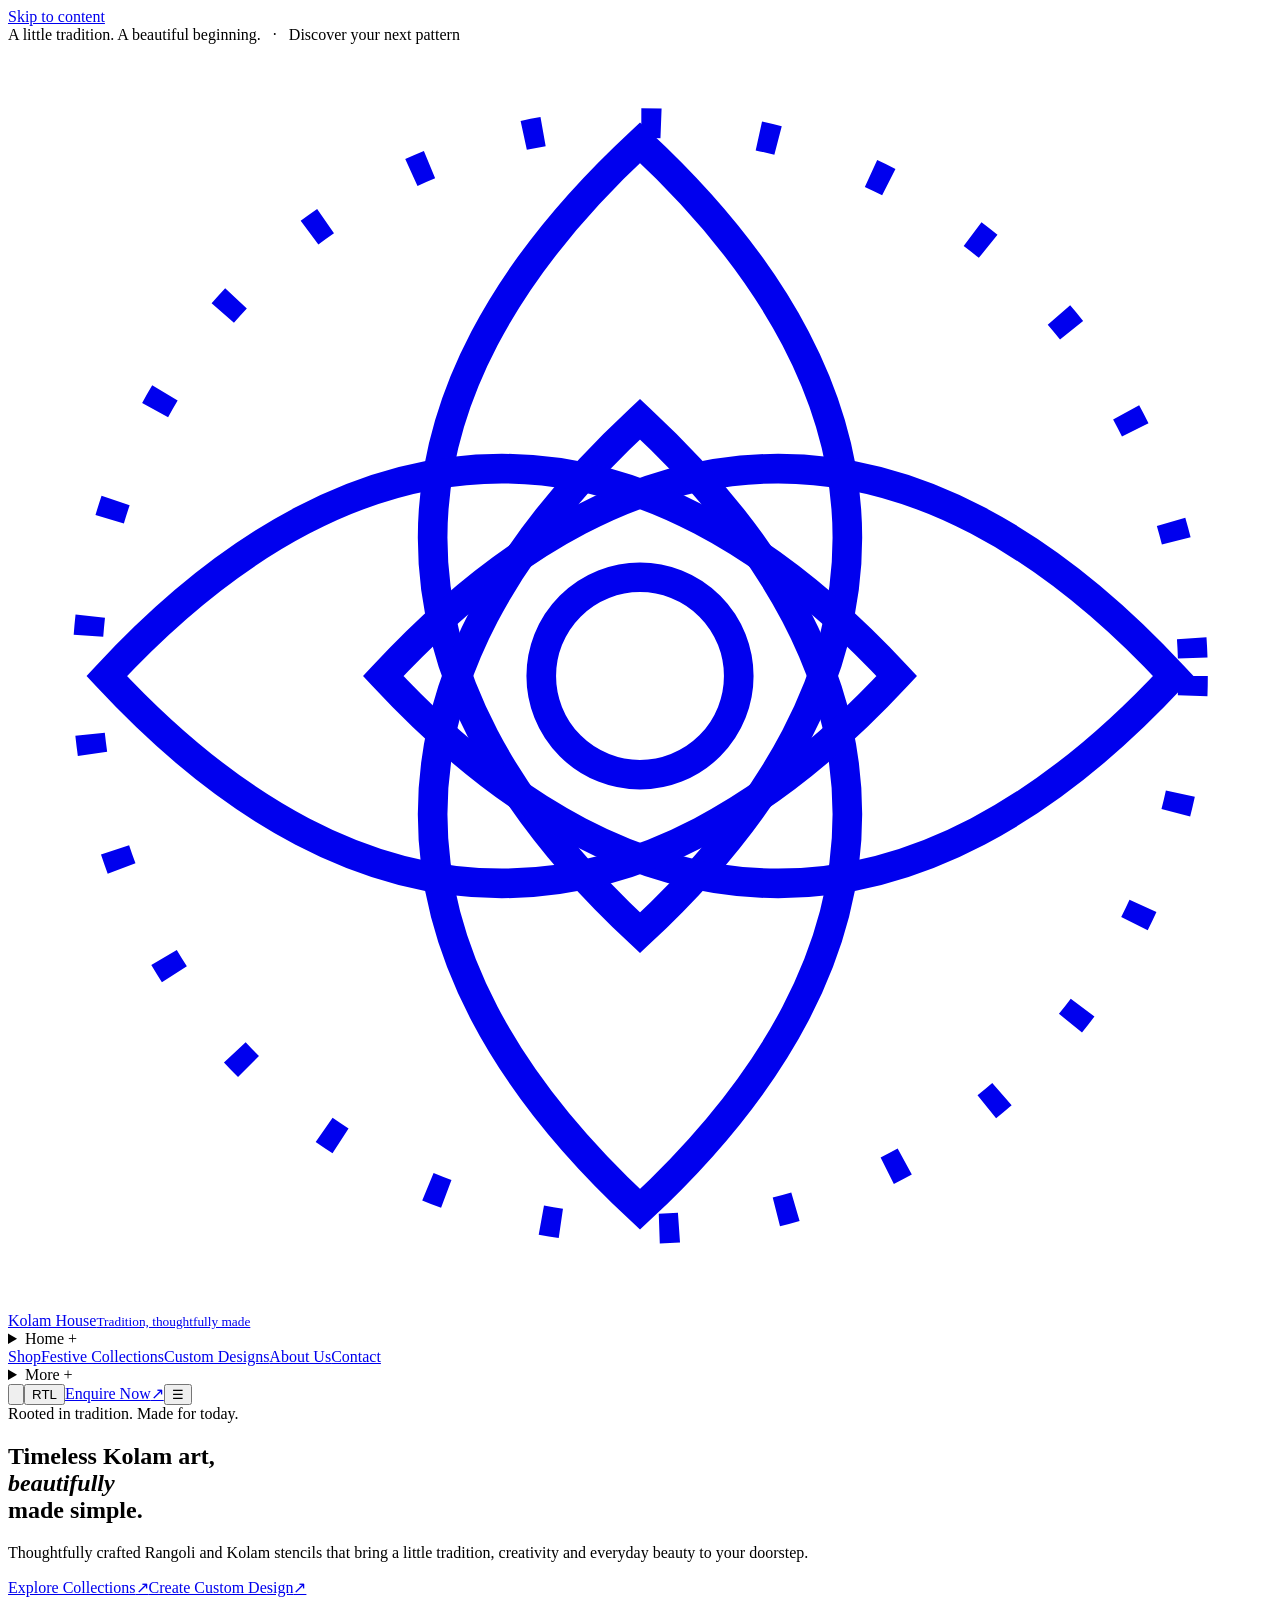
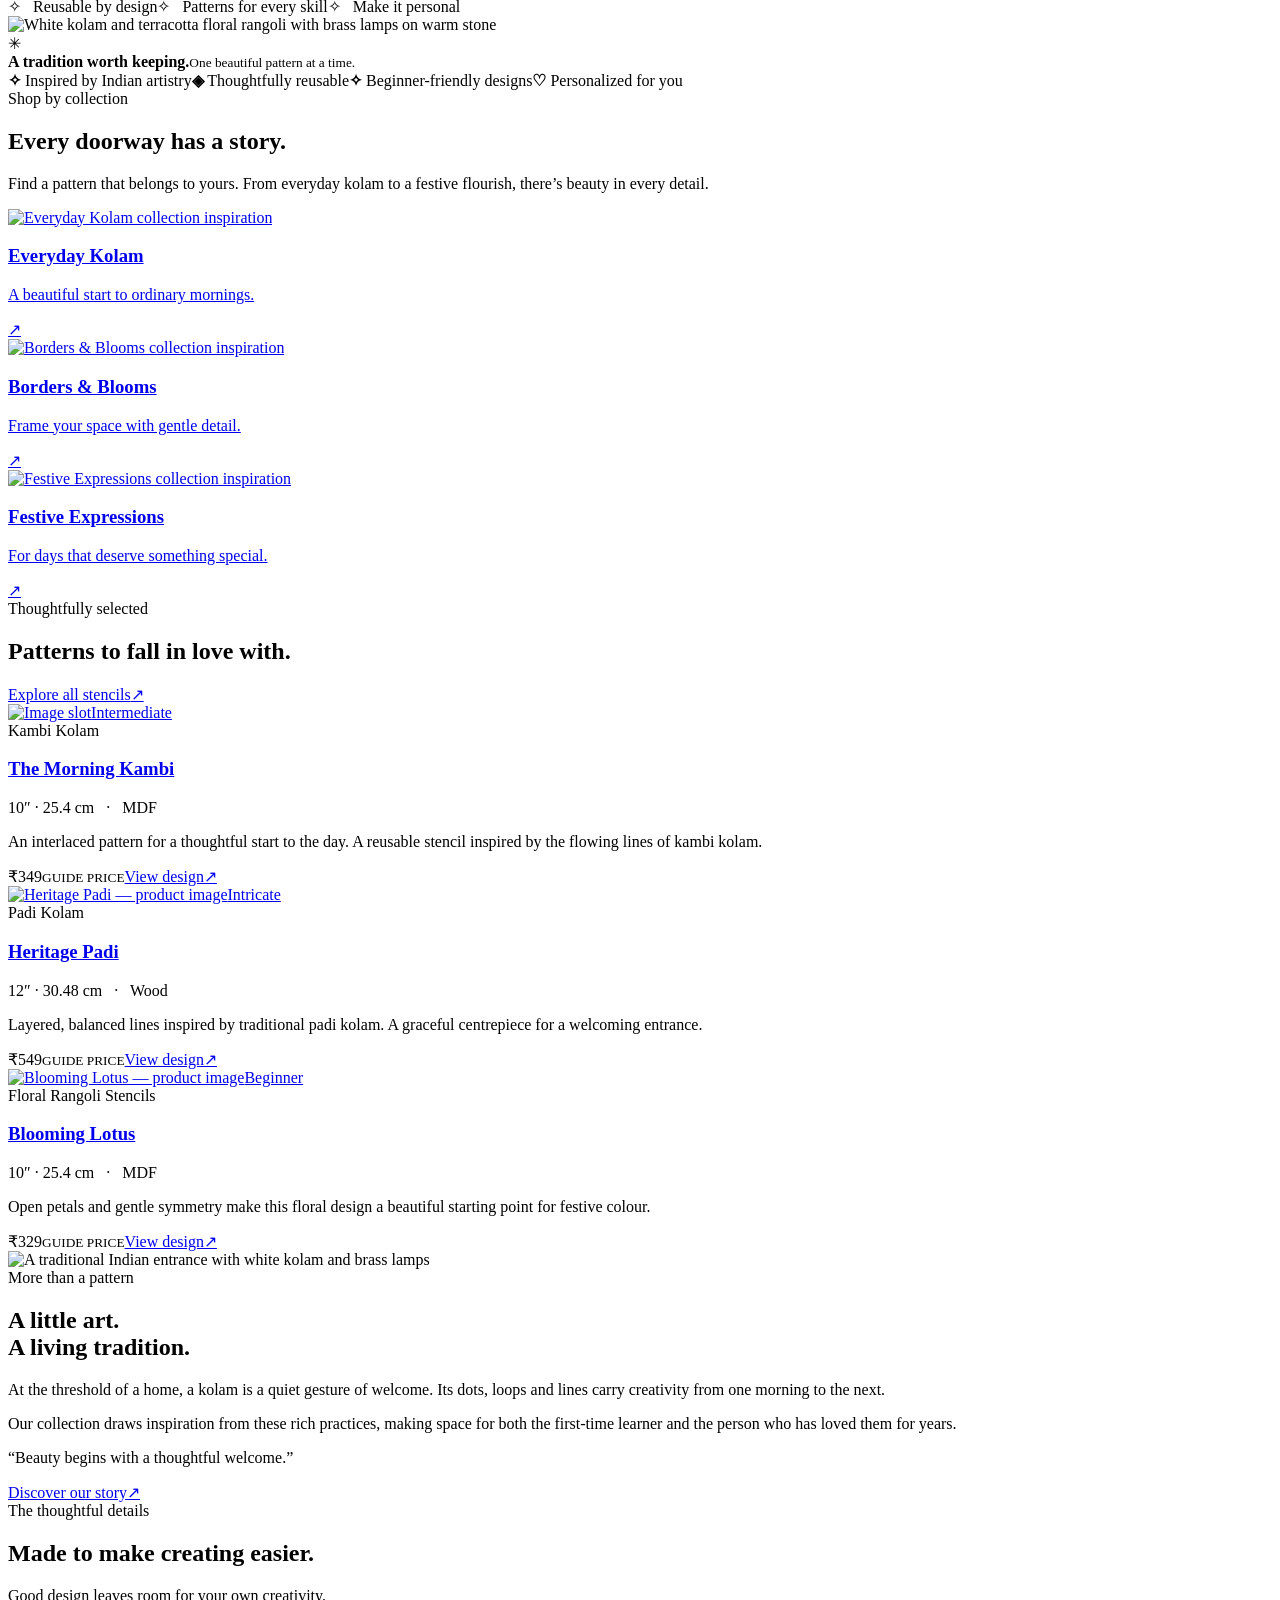
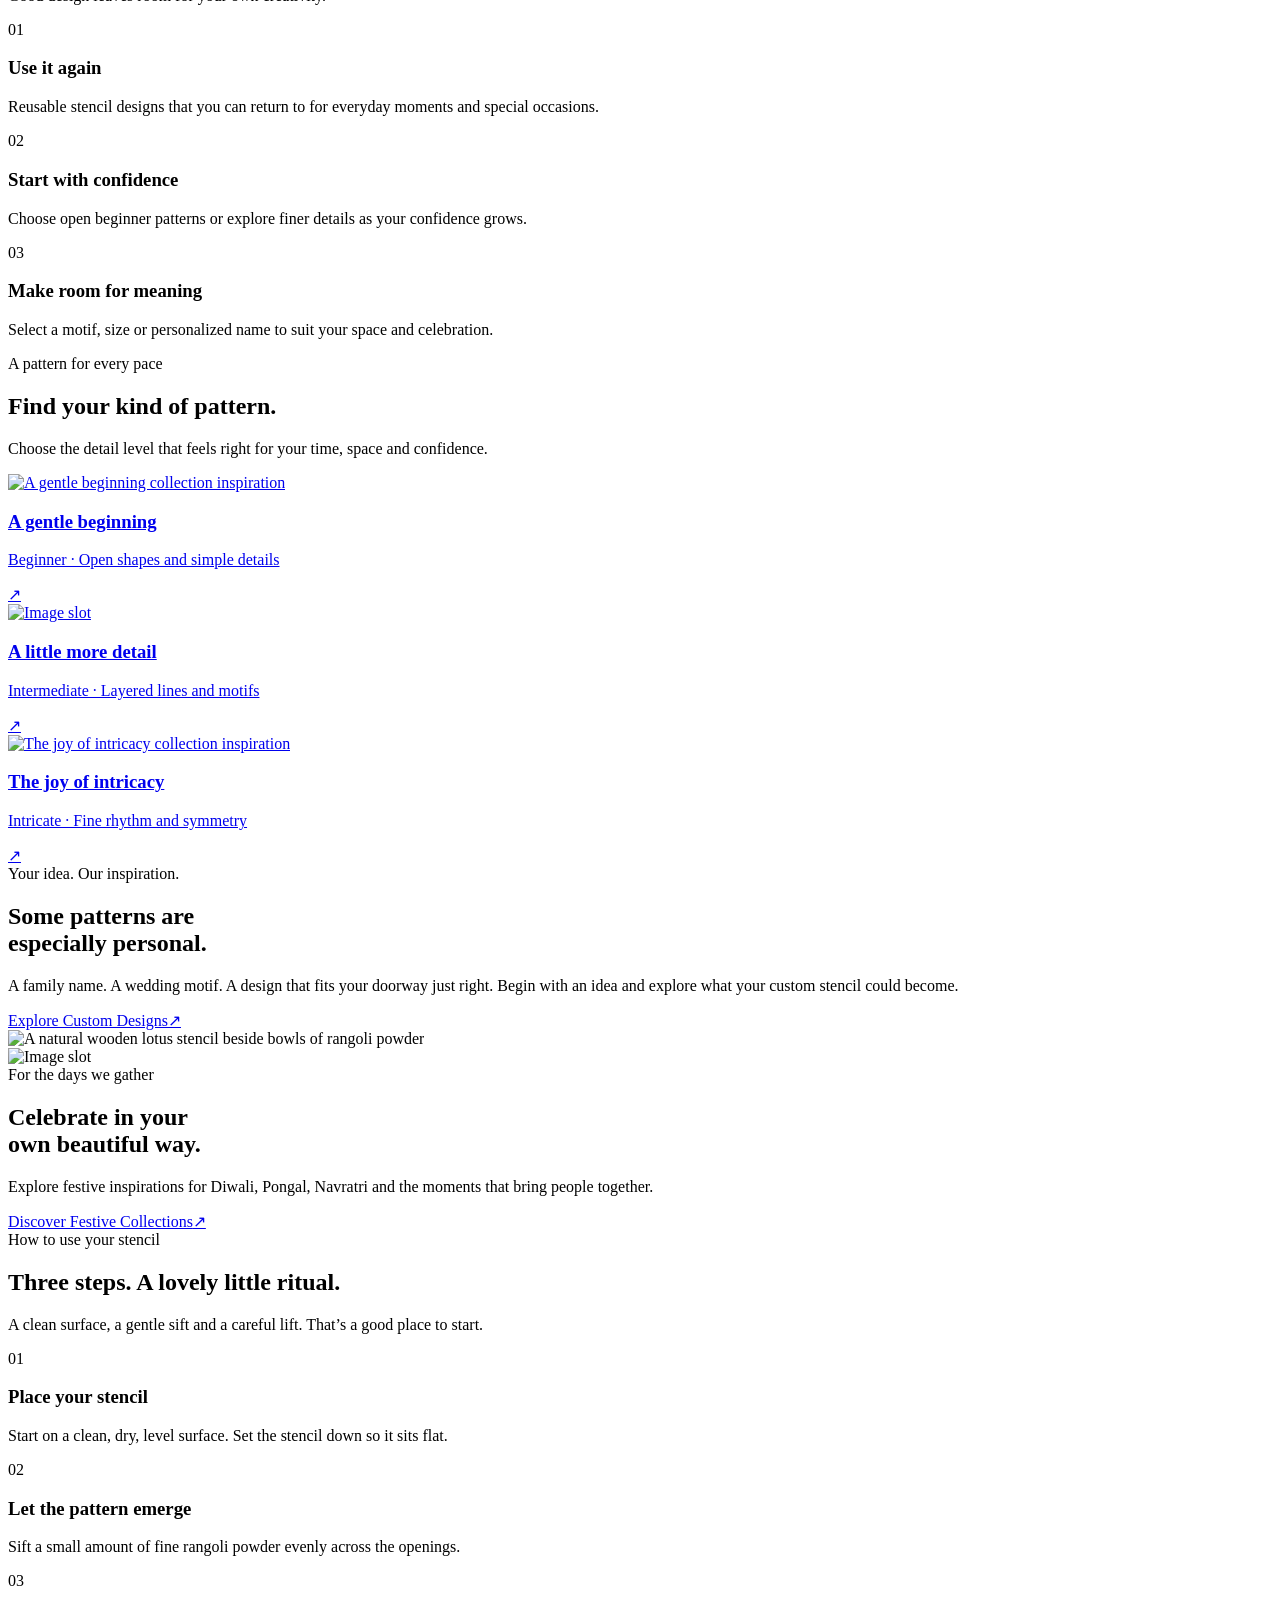
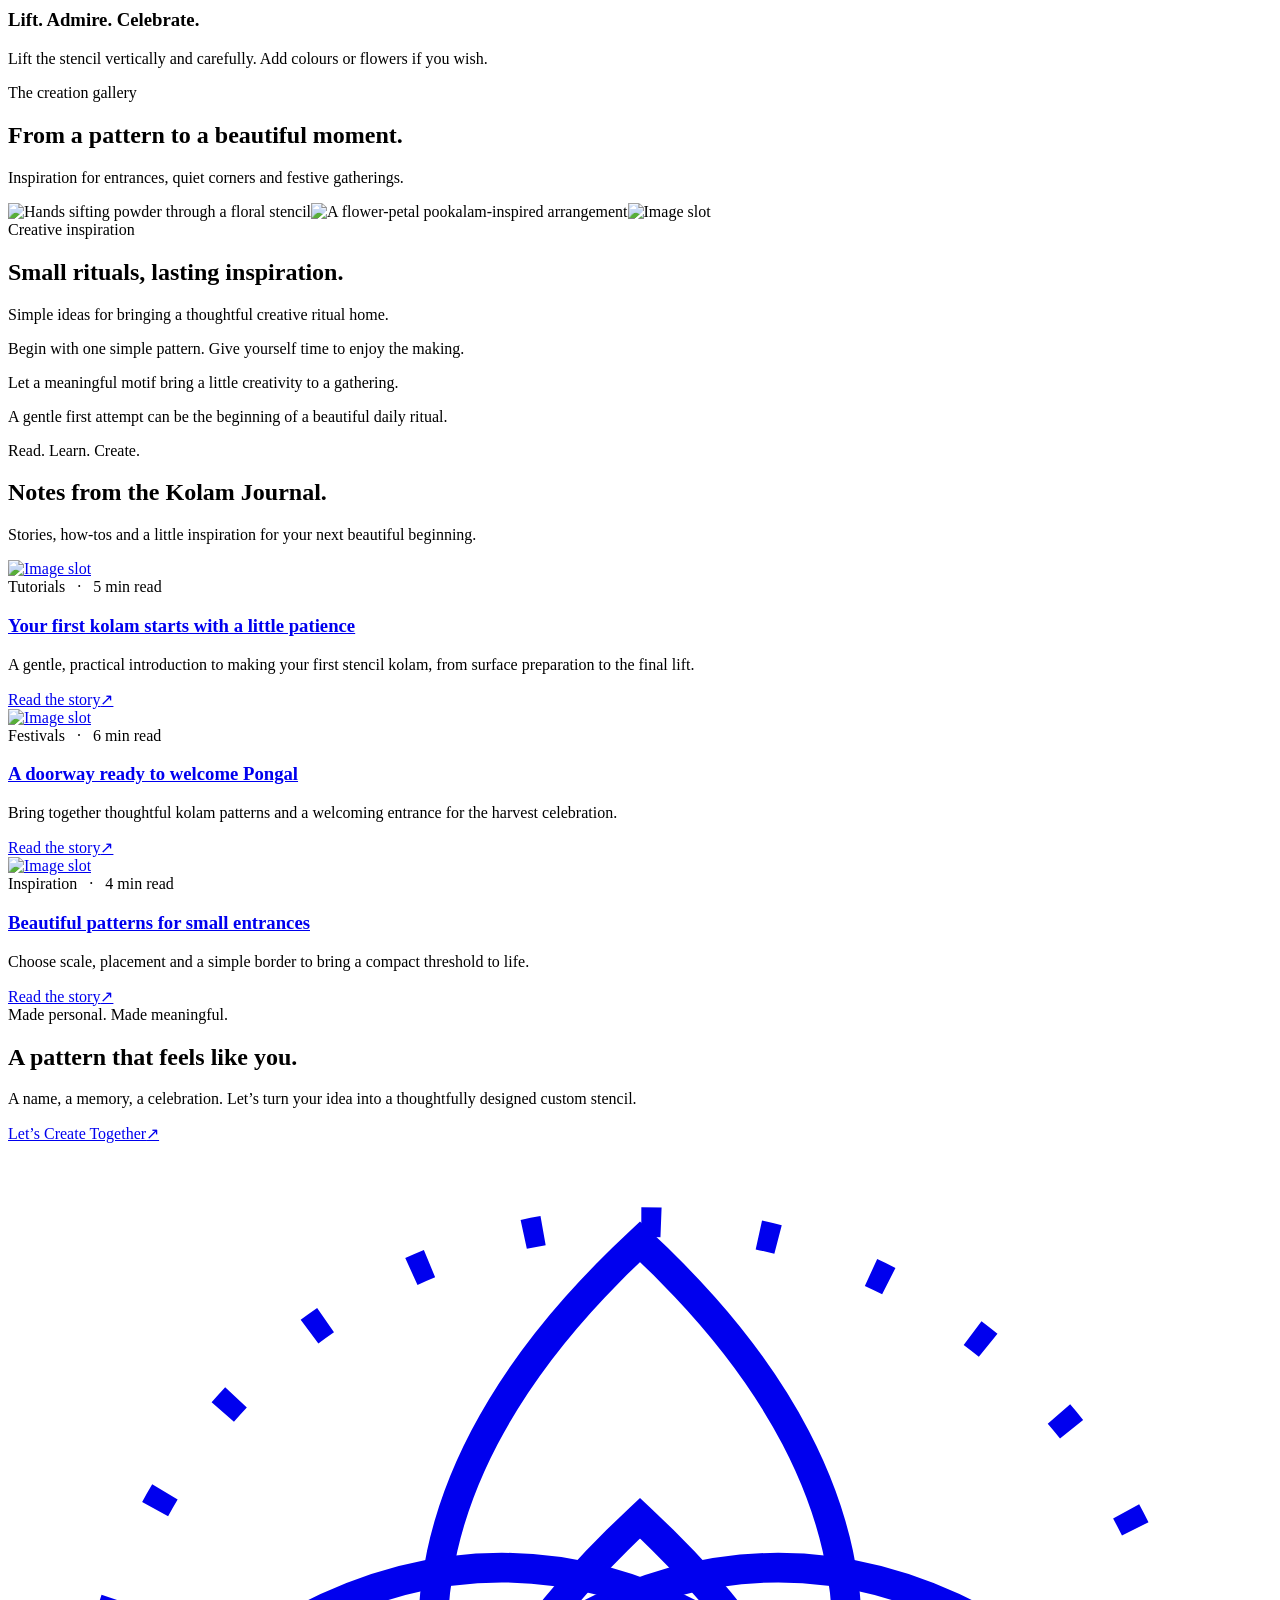
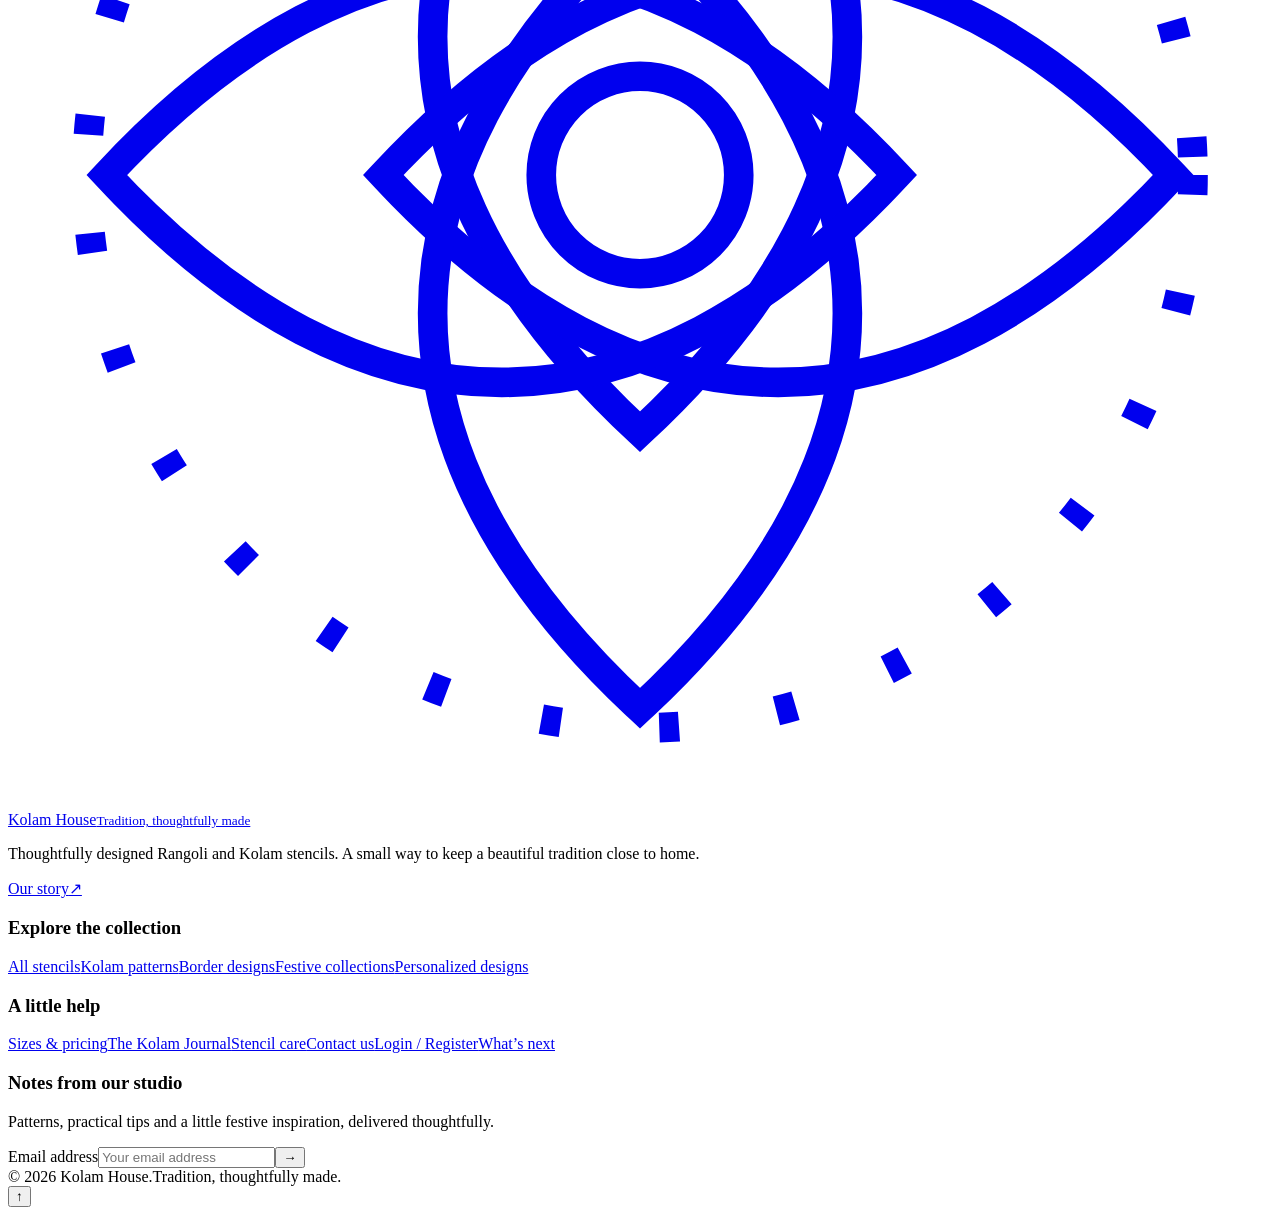
==== index.html @ a3d8f720 "Add files via upload" ====
<!doctype html><html lang="en" dir="ltr"><head><meta charset="utf-8"><meta name="viewport" content="width=device-width,initial-scale=1"><meta name="theme-color" content="#ffffff"><title>Kolam House | Rangoli &amp; Kolam Stencils</title><meta name="description" content="Explore thoughtfully designed Rangoli and Kolam stencil designs, festive inspirations and personalized patterns. Find a little tradition for your doorstep."><link rel="canonical" href="https://kolam-house-stencil.ezhil3013.chatgpt.site/index.html"><meta property="og:title" content="Kolam House | Rangoli &amp; Kolam Stencils"><meta property="og:description" content="Explore thoughtfully designed Rangoli and Kolam stencil designs, festive inspirations and personalized patterns. Find a little tradition for your doorstep."><meta property="og:type" content="website"><meta property="og:url" content="https://kolam-house-stencil.ezhil3013.chatgpt.site/index.html"><meta property="og:image" content="https://kolam-house-stencil.ezhil3013.chatgpt.site/assets/images/hero.jpg"><link rel="icon" href="assets/favicon.svg" type="image/svg+xml"><link rel="preconnect" href="https://fonts.googleapis.com"><link rel="preconnect" href="https://fonts.gstatic.com" crossorigin><link rel="stylesheet" href="assets/bootstrap.min.css"><link rel="stylesheet" href="assets/style.css"><script>try{document.documentElement.dataset.theme=localStorage.getItem('kolam-theme')||(matchMedia('(prefers-color-scheme:dark)').matches?'dark':'light');document.documentElement.dir=localStorage.getItem('kolam-dir')||'ltr'}catch(e){}</script><script type="application/ld+json">{"@context": "https://schema.org", "@type": "BreadcrumbList", "itemListElement": [{"@type": "ListItem", "position": 1, "name": "Home", "item": "https://kolam-house-stencil.ezhil3013.chatgpt.site/index.html"}, {"@type": "ListItem", "position": 2, "name": "Kolam House", "item": "https://kolam-house-stencil.ezhil3013.chatgpt.site/index.html"}]}</script><script src="assets/data.js" defer></script><script src="assets/main.js" defer></script></head><body class="page-index"><a class="skip-link" href="#main">Skip to content</a><div class="announcement">A little tradition. A beautiful beginning.   ·   Discover your next pattern</div><header class="site-header"><div class="nav-wrap"><a class="brand" href="index.html" aria-label="Kolam House home"><svg viewbox="0 0 64 64" fill="none" aria-hidden="true"><g stroke="currentColor" stroke-width="1.5"><path d="M32 5c14 13 14 27 0 40C18 32 18 18 32 5Z"></path><path d="M59 32C46 46 32 46 19 32 32 18 46 18 59 32Z"></path><path d="M32 59C18 46 18 32 32 19 46 32 46 46 32 59Z"></path><path d="M5 32C18 18 32 18 45 32 32 46 18 46 5 32Z"></path><circle cx="32" cy="32" r="5"></circle><circle cx="32" cy="32" r="28" stroke-dasharray="1 5"></circle></g></svg><span class="brand-name">Kolam House<small>Tradition, thoughtfully made</small></span></a><nav class="main-nav" id="main-nav" aria-label="Primary navigation"><details class="nav-drop home-drop"><summary class="active" aria-current="page">Home +</summary><div class="dropdown"><a href="index.html" aria-current="page" class="active">Home Page 1</a><a href="home-2.html">Home Page 2</a></div></details><a href="products.html" class="">Shop</a><a href="festive-collections.html" class="">Festive Collections</a><a href="custom-designs.html" class="">Custom Designs</a><a href="about.html" class="">About Us</a><a href="contact.html" class="">Contact</a><details class="nav-drop"><summary>More +</summary><div class="dropdown"><a href="pricing.html">Pricing</a><a href="blog.html">Journal</a><a href="product-details.html">Product Details</a><a href="blog-details.html">Blog Details</a><a href="login.html">Login</a><a href="register.html">Register</a></div></details></nav><div class="nav-actions"><button class="icon-button" id="theme-toggle" aria-label="Switch colour theme"><svg viewbox="0 0 24 24" fill="none" stroke="currentColor" stroke-width="1.5"><path d="M20 15.2A8.6 8.6 0 0 1 8.8 4a8.7 8.7 0 1 0 11.2 11.2Z"></path></svg></button><button class="icon-button rtl-button" id="rtl-toggle" aria-label="Switch to right-to-left layout" aria-pressed="false">RTL</button><a class="btn  btn-small" href="contact.html">Enquire Now<span class="arrow" aria-hidden="true">↗</span></a><button class="icon-button menu-button" id="menu-toggle" aria-expanded="false" aria-controls="main-nav" aria-label="Open navigation">☰</button></div></div></header><main id="main"><section class="hero"><div class="hero-copy"><span class="eyebrow">Rooted in tradition. Made for today.</span><h1>Timeless Kolam art,<br><em>beautifully</em><br>made simple.</h1><p>Thoughtfully crafted Rangoli and Kolam stencils that bring a little tradition, creativity and everyday beauty to your doorstep.</p><div class="hero-actions"><a class="btn  " href="products.html">Explore Collections<span class="arrow" aria-hidden="true">↗</span></a><a class="btn btn-outline " href="custom-designs.html">Create Custom Design<span class="arrow" aria-hidden="true">↗</span></a></div><div class="hero-mini"><span>✧   Reusable by design</span><span>✧   Patterns for every skill</span><span>✧   Make it personal</span></div></div><div class="hero-media"><img src="assets/images/hero.jpg" alt="White kolam and terracotta floral rangoli with brass lamps on warm stone" width="512" height="512" class="image-motion" fetchpriority="high" decoding="async"><div class="hero-note"><span class="motif" aria-hidden="true">✳</span><div><strong>A tradition worth keeping.</strong><small>One beautiful pattern at a time.</small></div></div></div></section><div class="trust-strip"><span><b>✧</b> Inspired by Indian artistry</span><span><b>◈</b> Thoughtfully reusable</span><span><b>✧</b> Beginner-friendly designs</span><span><b>♡</b> Personalized for you</span></div>
<section class="section"><div class="section-heading"><span class="eyebrow">Shop by collection</span><h2>Every doorway has a story.</h2><p>Find a pattern that belongs to yours. From everyday kolam to a festive flourish, there’s beauty in every detail.</p></div><div class="grid-3"><a class="collection-card reveal" href="products.html?category=Kambi%20Kolam"><div class="image-wrap"><img src="assets/images/product-1.jpg" alt="Everyday Kolam collection inspiration" width="512" height="512" class="image-motion" loading="lazy" decoding="async"></div><div class="card-bottom"><div><h3>Everyday Kolam</h3><p>A beautiful start to ordinary mornings.</p></div><span class="circle-arrow"><span class="arrow" aria-hidden="true">↗</span></span></div></a><a class="collection-card reveal" href="products.html?category=Border%20Rangoli%20Designs"><div class="image-wrap"><img src="assets/images/product-4.jpg" alt="Borders &amp; Blooms collection inspiration" width="512" height="512" class="image-motion" loading="lazy" decoding="async"></div><div class="card-bottom"><div><h3>Borders &amp; Blooms</h3><p>Frame your space with gentle detail.</p></div><span class="circle-arrow"><span class="arrow" aria-hidden="true">↗</span></span></div></a><a class="collection-card reveal" href="festive-collections.html"><div class="image-wrap"><img src="assets/images/festival.jpg" alt="Festive Expressions collection inspiration" width="512" height="512" class="image-motion" loading="lazy" decoding="async"></div><div class="card-bottom"><div><h3>Festive Expressions</h3><p>For days that deserve something special.</p></div><span class="circle-arrow"><span class="arrow" aria-hidden="true">↗</span></span></div></a></div></section>
<section class="section section-alt"><div class="section-heading-row"><div><span class="eyebrow">Thoughtfully selected</span><h2>Patterns to fall in love with.</h2></div><a class="text-link" href="products.html">Explore all stencils<span class="arrow" aria-hidden="true">↗</span></a></div><div class="grid-3"><article class="product-card reveal" data-product-id="kambi"><a class="product-image" href="product-details.html?id=kambi" aria-label="View The Morning Kambi"><img src="assets/images/placeholders/index-image-05 1.jpg" alt="Image slot" width="512" height="512" class="image-motion" loading="lazy" decoding="async" data-placeholder="true"><span class="product-tag">Intermediate</span></a><div class="product-body"><span class="eyebrow">Kambi Kolam</span><h3><a href="product-details.html?id=kambi">The Morning Kambi</a></h3><div class="product-meta">10″ · 25.4 cm   ·   MDF</div><p class="product-desc">An interlaced pattern for a thoughtful start to the day. A reusable stencil inspired by the flowing lines of kambi kolam.</p><div class="product-bottom"><span class="price">₹349<small>GUIDE PRICE</small></span><a class="text-link" href="product-details.html?id=kambi">View design<span class="arrow" aria-hidden="true">↗</span></a></div></div></article><article class="product-card reveal" data-product-id="padi"><a class="product-image" href="product-details.html?id=padi" aria-label="View Heritage Padi"><img src="assets/images/product-2.jpg" alt="Heritage Padi — product image" width="512" height="512" class="image-motion" loading="lazy" decoding="async"><span class="product-tag">Intricate</span></a><div class="product-body"><span class="eyebrow">Padi Kolam</span><h3><a href="product-details.html?id=padi">Heritage Padi</a></h3><div class="product-meta">12″ · 30.48 cm   ·   Wood</div><p class="product-desc">Layered, balanced lines inspired by traditional padi kolam. A graceful centrepiece for a welcoming entrance.</p><div class="product-bottom"><span class="price">₹549<small>GUIDE PRICE</small></span><a class="text-link" href="product-details.html?id=padi">View design<span class="arrow" aria-hidden="true">↗</span></a></div></div></article><article class="product-card reveal" data-product-id="lotus"><a class="product-image" href="product-details.html?id=lotus" aria-label="View Blooming Lotus"><img src="assets/images/product-5.jpg" alt="Blooming Lotus — product image" width="512" height="512" class="image-motion" loading="lazy" decoding="async"><span class="product-tag">Beginner</span></a><div class="product-body"><span class="eyebrow">Floral Rangoli Stencils</span><h3><a href="product-details.html?id=lotus">Blooming Lotus</a></h3><div class="product-meta">10″ · 25.4 cm   ·   MDF</div><p class="product-desc">Open petals and gentle symmetry make this floral design a beautiful starting point for festive colour.</p><div class="product-bottom"><span class="price">₹329<small>GUIDE PRICE</small></span><a class="text-link" href="product-details.html?id=lotus">View design<span class="arrow" aria-hidden="true">↗</span></a></div></div></article></div></section>
<section class="section"><div class="split"><div class="image-wrap reveal"><img src="assets/images/entrance.jpg" alt="A traditional Indian entrance with white kolam and brass lamps" width="512" height="512" class="image-motion" loading="lazy" decoding="async"></div><div class="split-copy reveal"><span class="eyebrow">More than a pattern</span><h2>A little art.<br>A living tradition.</h2><p>At the threshold of a home, a kolam is a quiet gesture of welcome. Its dots, loops and lines carry creativity from one morning to the next.</p><p>Our collection draws inspiration from these rich practices, making space for both the first-time learner and the person who has loved them for years.</p><div class="mini-line"></div><p class="quote">“Beauty begins with a thoughtful welcome.”</p><a class="text-link" href="about.html">Discover our story<span class="arrow" aria-hidden="true">↗</span></a></div></div></section>
<section class="section section-alt"><div class="section-heading"><span class="eyebrow">The thoughtful details</span><h2>Made to make creating easier.</h2><p>Good design leaves room for your own creativity.</p></div><div class="grid-3"><div class="benefit reveal"><span class="number">01</span><h3>Use it again</h3><p>Reusable stencil designs that you can return to for everyday moments and special occasions.</p></div><div class="benefit reveal"><span class="number">02</span><h3>Start with confidence</h3><p>Choose open beginner patterns or explore finer details as your confidence grows.</p></div><div class="benefit reveal"><span class="number">03</span><h3>Make room for meaning</h3><p>Select a motif, size or personalized name to suit your space and celebration.</p></div></div></section>
<section class="section"><div class="section-heading"><span class="eyebrow">A pattern for every pace</span><h2>Find your kind of pattern.</h2><p>Choose the detail level that feels right for your time, space and confidence.</p></div><div class="grid-3"><a class="collection-card reveal" href="products.html?complexity=Beginner"><div class="image-wrap"><img src="assets/images/product-3.jpg" alt="A gentle beginning collection inspiration" width="512" height="512" class="image-motion" loading="lazy" decoding="async"></div><div class="card-bottom"><div><h3>A gentle beginning</h3><p>Beginner · Open shapes and simple details</p></div><span class="circle-arrow"><span class="arrow" aria-hidden="true">↗</span></span></div></a><a class="collection-card reveal" href="products.html?complexity=Intermediate"><div class="image-wrap"><img src="assets/images/placeholders/index-image-10.jpg" alt="Image slot" width="512" height="512" class="image-motion" loading="lazy" decoding="async" data-placeholder="true"></div><div class="card-bottom"><div><h3>A little more detail</h3><p>Intermediate · Layered lines and motifs</p></div><span class="circle-arrow"><span class="arrow" aria-hidden="true">↗</span></span></div></a><a class="collection-card reveal" href="products.html?complexity=Intricate"><div class="image-wrap"><img src="assets/images/product-6.jpg" alt="The joy of intricacy collection inspiration" width="512" height="512" class="image-motion" loading="lazy" decoding="async"></div><div class="card-bottom"><div><h3>The joy of intricacy</h3><p>Intricate · Fine rhythm and symmetry</p></div><span class="circle-arrow"><span class="arrow" aria-hidden="true">↗</span></span></div></a></div></section>
<section class="section section-alt"><div class="split"><div class="split-copy"><span class="eyebrow">Your idea. Our inspiration.</span><h2>Some patterns are<br>especially personal.</h2><p>A family name. A wedding motif. A design that fits your doorway just right. Begin with an idea and explore what your custom stencil could become.</p><a class="btn  " href="custom-designs.html">Explore Custom Designs<span class="arrow" aria-hidden="true">↗</span></a></div><div class="image-wrap"><img src="assets/images/stencil.jpg" alt="A natural wooden lotus stencil beside bowls of rangoli powder" width="512" height="512" class="image-motion" loading="lazy" decoding="async"></div></div></section>
<section class="section"><div class="festival-banner"><img src="assets/images/placeholders/index-image-13.jpg" alt="Image slot" width="512" height="512" class="image-motion" loading="lazy" decoding="async" data-placeholder="true"><div class="festival-copy"><span class="eyebrow">For the days we gather</span><h2>Celebrate in your<br>own beautiful way.</h2><p>Explore festive inspirations for Diwali, Pongal, Navratri and the moments that bring people together.</p><a class="btn btn-outline " href="festive-collections.html">Discover Festive Collections<span class="arrow" aria-hidden="true">↗</span></a></div></div></section>
<section class="section section-alt"><div class="section-heading"><span class="eyebrow">How to use your stencil</span><h2>Three steps. A lovely little ritual.</h2><p>A clean surface, a gentle sift and a careful lift. That’s a good place to start.</p></div><div class="grid-3 steps"><div class="step reveal"><span class="number">01</span><h3>Place your stencil</h3><p>Start on a clean, dry, level surface. Set the stencil down so it sits flat.</p></div><div class="step reveal"><span class="number">02</span><h3>Let the pattern emerge</h3><p>Sift a small amount of fine rangoli powder evenly across the openings.</p></div><div class="step reveal"><span class="number">03</span><h3>Lift. Admire. Celebrate.</h3><p>Lift the stencil vertically and carefully. Add colours or flowers if you wish.</p></div></div></section>
<section class="section"><div class="section-heading"><span class="eyebrow">The creation gallery</span><h2>From a pattern to a beautiful moment.</h2><p>Inspiration for entrances, quiet corners and festive gatherings.</p></div><div class="gallery"><img src="assets/images/craft.jpg" alt="Hands sifting powder through a floral stencil" width="512" height="512" class="image-motion" loading="lazy" decoding="async"><img src="assets/images/flowers.jpg" alt="A flower-petal pookalam-inspired arrangement" width="512" height="512" class="image-motion" loading="lazy" decoding="async"><img src="assets/images/placeholders/index-image-16.jpg" alt="Image slot" width="512" height="512" class="image-motion" loading="lazy" decoding="async" data-placeholder="true"></div></section><section class="section section-alt"><div class="section-heading"><span class="eyebrow">Creative inspiration</span><h2>Small rituals, lasting inspiration.</h2><p>Simple ideas for bringing a thoughtful creative ritual home.</p></div><div class="grid-3"><article class="testimonial reveal"><p class="quote">Begin with one simple pattern. Give yourself time to enjoy the making.</p></article><article class="testimonial reveal"><p class="quote">Let a meaningful motif bring a little creativity to a gathering.</p></article><article class="testimonial reveal"><p class="quote">A gentle first attempt can be the beginning of a beautiful daily ritual.</p></article></div></section><section class="section"><div class="section-heading"><span class="eyebrow">Read. Learn. Create.</span><h2>Notes from the Kolam Journal.</h2><p>Stories, how-tos and a little inspiration for your next beautiful beginning.</p></div><div class="grid-3"><article class="article-card reveal"><a class="image-wrap" href="blog-details.html?id=first-kolam"><img src="assets/images/placeholders/index-image-17.jpg" alt="Image slot" width="512" height="512" class="image-motion" loading="lazy" decoding="async" data-placeholder="true"></a><div class="article-meta">Tutorials   ·   5 min read</div><h3><a href="blog-details.html?id=first-kolam">Your first kolam starts with a little patience</a></h3><p>A gentle, practical introduction to making your first stencil kolam, from surface preparation to the final lift.</p><a class="text-link" href="blog-details.html?id=first-kolam">Read the story<span class="arrow" aria-hidden="true">↗</span></a></article><article class="article-card reveal"><a class="image-wrap" href="blog-details.html?id=pongal"><img src="assets/images/placeholders/index-image-18.jpg" alt="Image slot" width="512" height="512" class="image-motion" loading="lazy" decoding="async" data-placeholder="true"></a><div class="article-meta">Festivals   ·   6 min read</div><h3><a href="blog-details.html?id=pongal">A doorway ready to welcome Pongal</a></h3><p>Bring together thoughtful kolam patterns and a welcoming entrance for the harvest celebration.</p><a class="text-link" href="blog-details.html?id=pongal">Read the story<span class="arrow" aria-hidden="true">↗</span></a></article><article class="article-card reveal"><a class="image-wrap" href="blog-details.html?id=small-spaces"><img src="assets/images/placeholders/index-image-19.jpg" alt="Image slot" width="512" height="512" class="image-motion" loading="lazy" decoding="async" data-placeholder="true"></a><div class="article-meta">Inspiration   ·   4 min read</div><h3><a href="blog-details.html?id=small-spaces">Beautiful patterns for small entrances</a></h3><p>Choose scale, placement and a simple border to bring a compact threshold to life.</p><a class="text-link" href="blog-details.html?id=small-spaces">Read the story<span class="arrow" aria-hidden="true">↗</span></a></article></div></section><section class="cta-section"><span class="eyebrow">Made personal. Made meaningful.</span><h2>A pattern that feels like you.</h2><p>A name, a memory, a celebration. Let’s turn your idea into a thoughtfully designed custom stencil.</p><a class="btn  " href="custom-designs.html">Let’s Create Together<span class="arrow" aria-hidden="true">↗</span></a></section></main><footer class="site-footer"><div class="footer-grid"><div><a class="brand" href="index.html" aria-label="Kolam House home"><svg viewbox="0 0 64 64" fill="none" aria-hidden="true"><g stroke="currentColor" stroke-width="1.5"><path d="M32 5c14 13 14 27 0 40C18 32 18 18 32 5Z"></path><path d="M59 32C46 46 32 46 19 32 32 18 46 18 59 32Z"></path><path d="M32 59C18 46 18 32 32 19 46 32 46 46 32 59Z"></path><path d="M5 32C18 18 32 18 45 32 32 46 18 46 5 32Z"></path><circle cx="32" cy="32" r="5"></circle><circle cx="32" cy="32" r="28" stroke-dasharray="1 5"></circle></g></svg><span class="brand-name">Kolam House<small>Tradition, thoughtfully made</small></span></a><p>Thoughtfully designed Rangoli and Kolam stencils. A small way to keep a beautiful tradition close to home.</p><a class="text-link" href="about.html">Our story<span class="arrow" aria-hidden="true">↗</span></a></div><div><h3>Explore the collection</h3><div class="footer-links"><a href="products.html">All stencils</a><a href="products.html?category=Kambi%20Kolam">Kolam patterns</a><a href="products.html?category=Border%20Rangoli%20Designs">Border designs</a><a href="festive-collections.html">Festive collections</a><a href="custom-designs.html">Personalized designs</a></div></div><div><h3>A little help</h3><div class="footer-links"><a href="pricing.html">Sizes &amp; pricing</a><a href="blog.html">The Kolam Journal</a><a href="blog-details.html?id=stencil-care">Stencil care</a><a href="contact.html">Contact us</a><a href="login.html">Login / Register</a><a href="coming-soon.html">What’s next</a></div></div><div><h3>Notes from our studio</h3><p>Patterns, practical tips and a little festive inspiration, delivered thoughtfully.</p><form class="newsletter demo-form" data-kind="newsletter"><label class="visually-hidden" for="footer-email">Email address</label><input id="footer-email" name="email" type="email" placeholder="Your email address" required><button type="submit" aria-label="Subscribe to studio notes">→</button><div class="form-status visually-hidden" role="status"></div></form></div></div><div class="footer-bottom"><span>© 2026 Kolam House.</span><span>Tradition, thoughtfully made.</span></div></footer><button id="to-top" class="to-top" aria-label="Back to top">↑</button><div id="toast" class="toast" role="status" hidden></div></body></html>
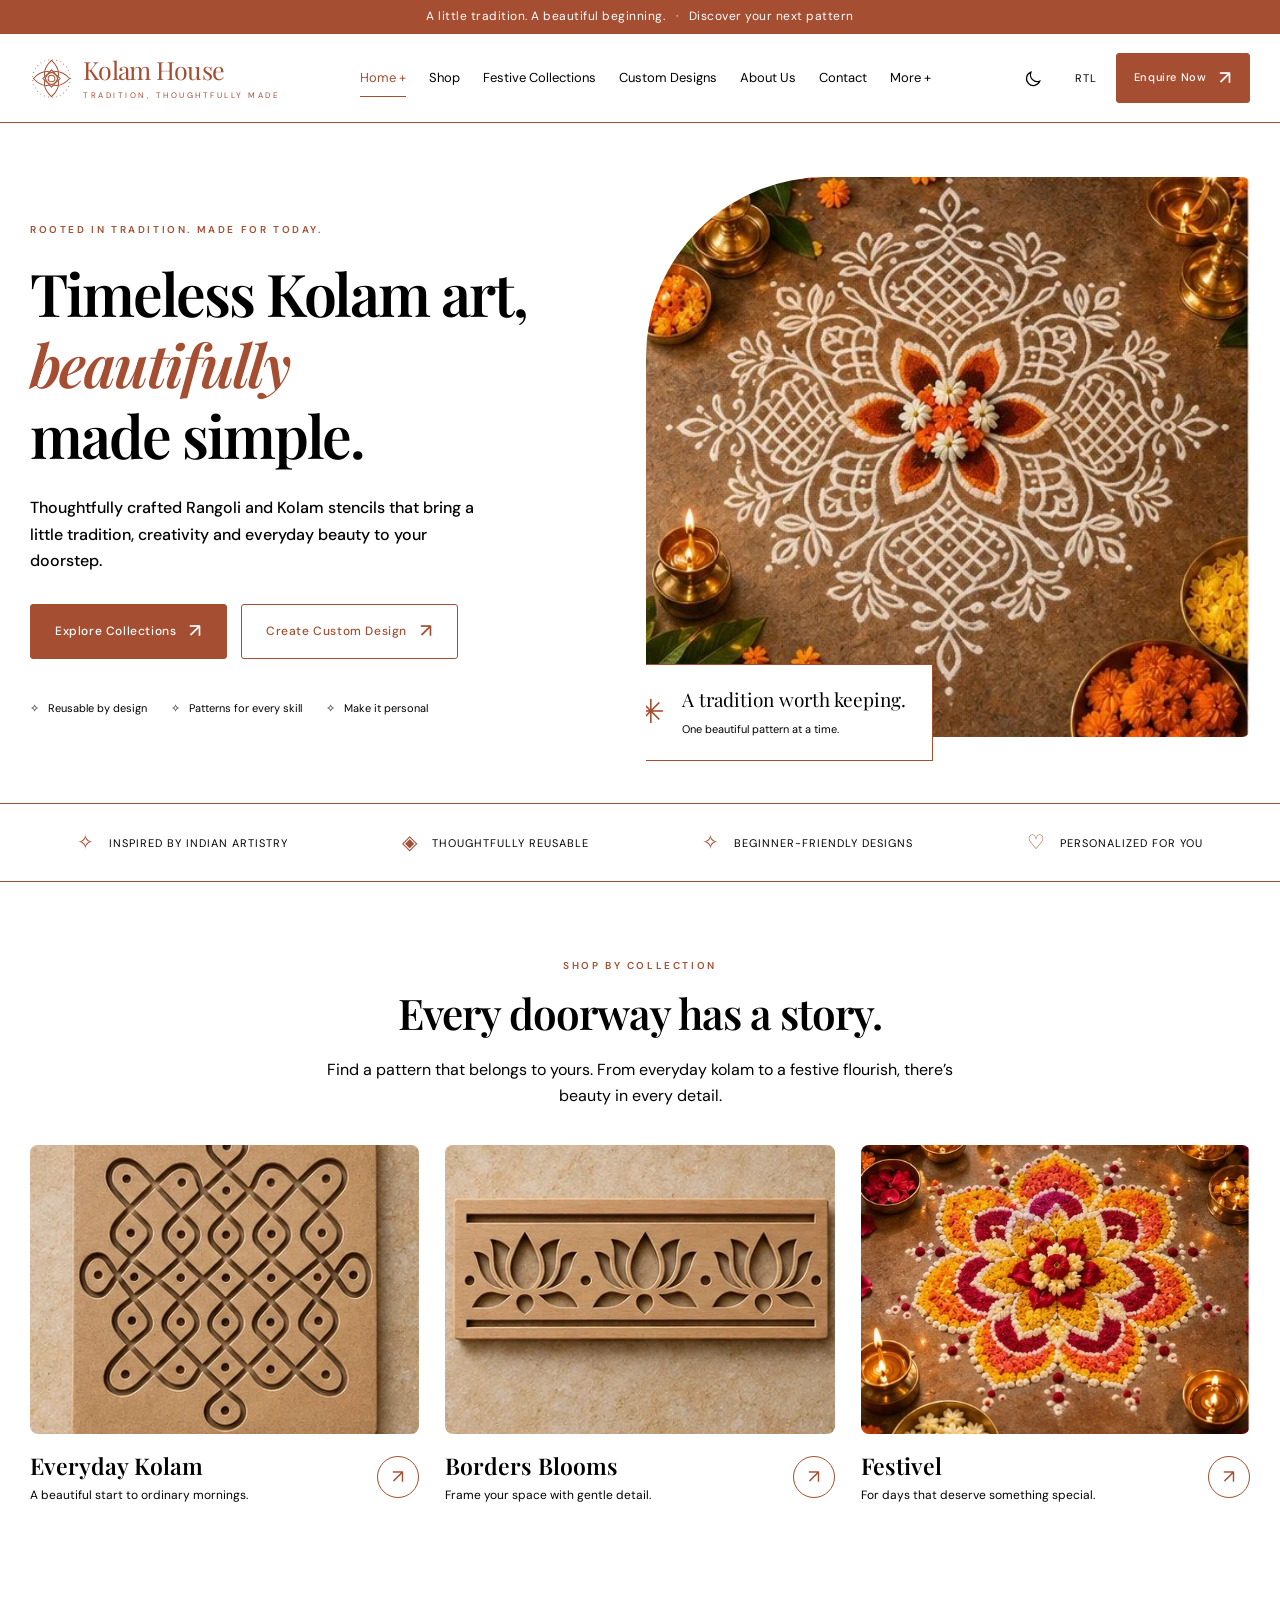
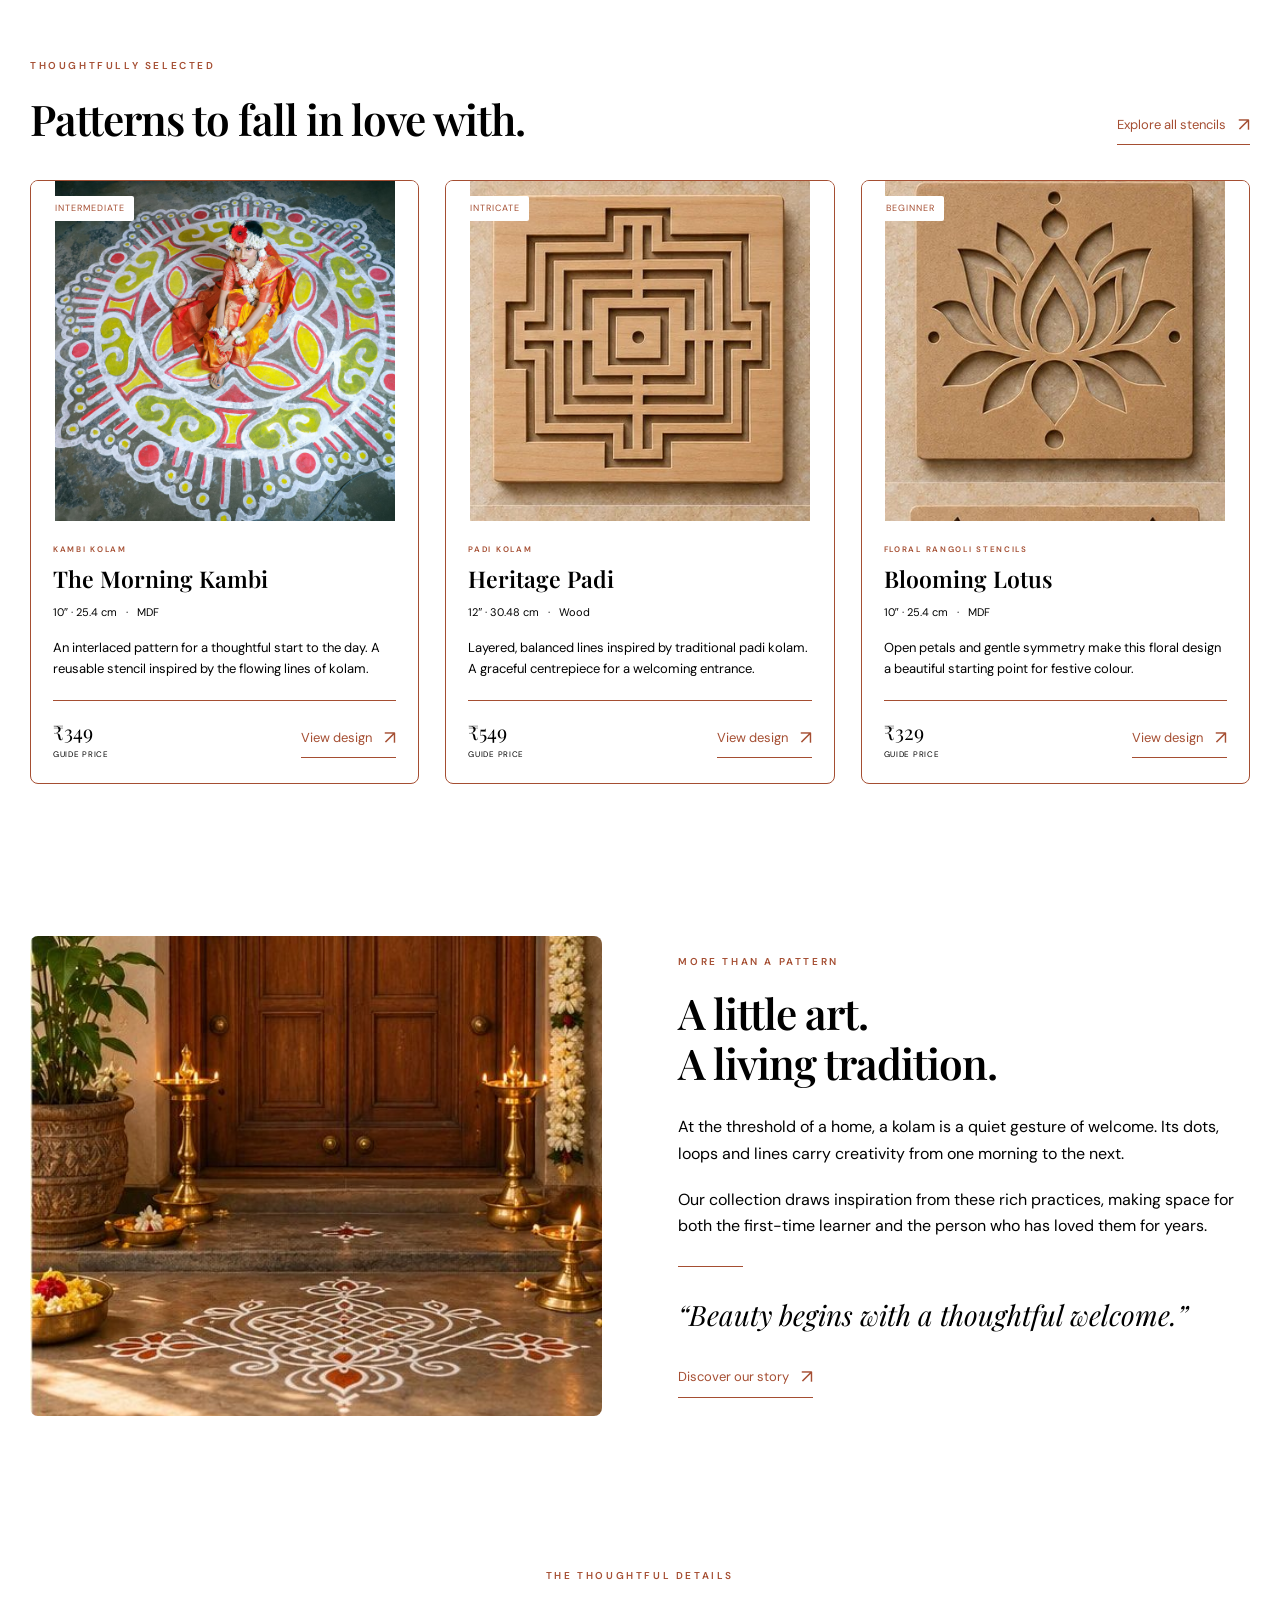
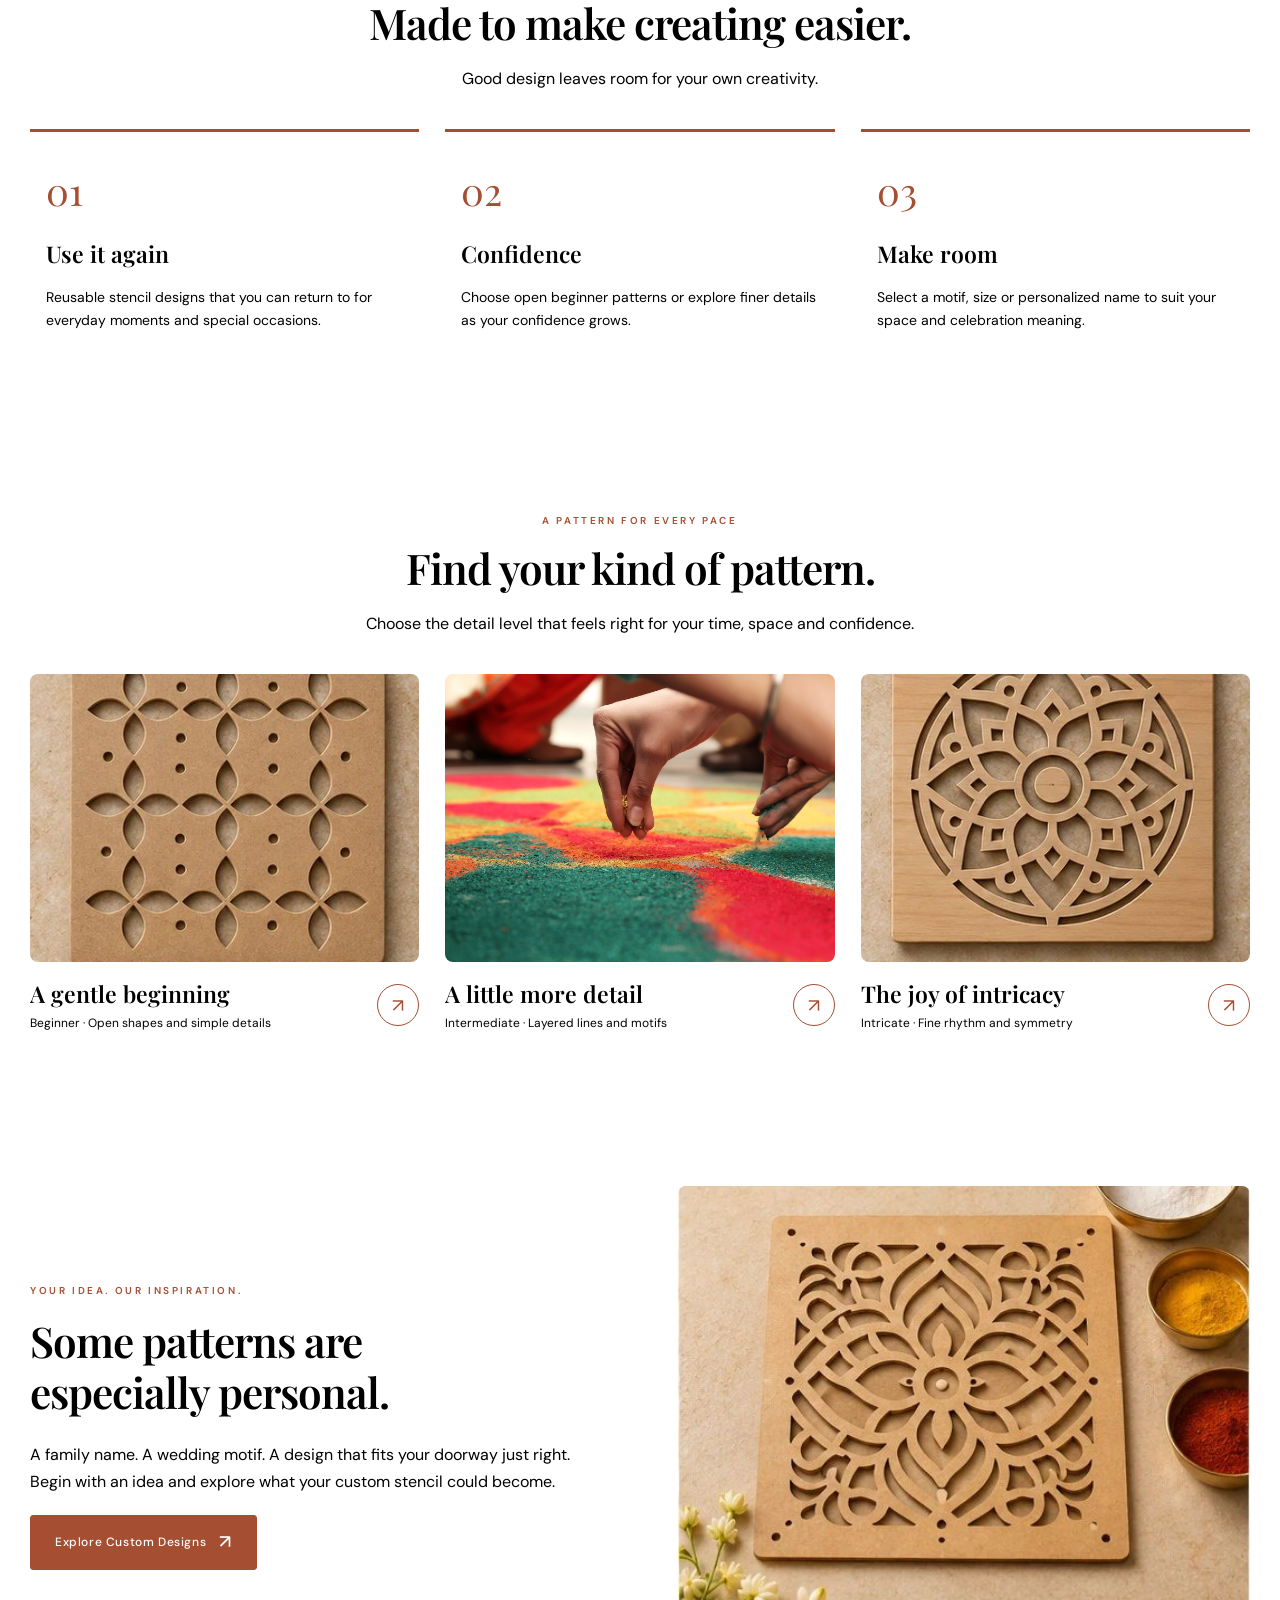
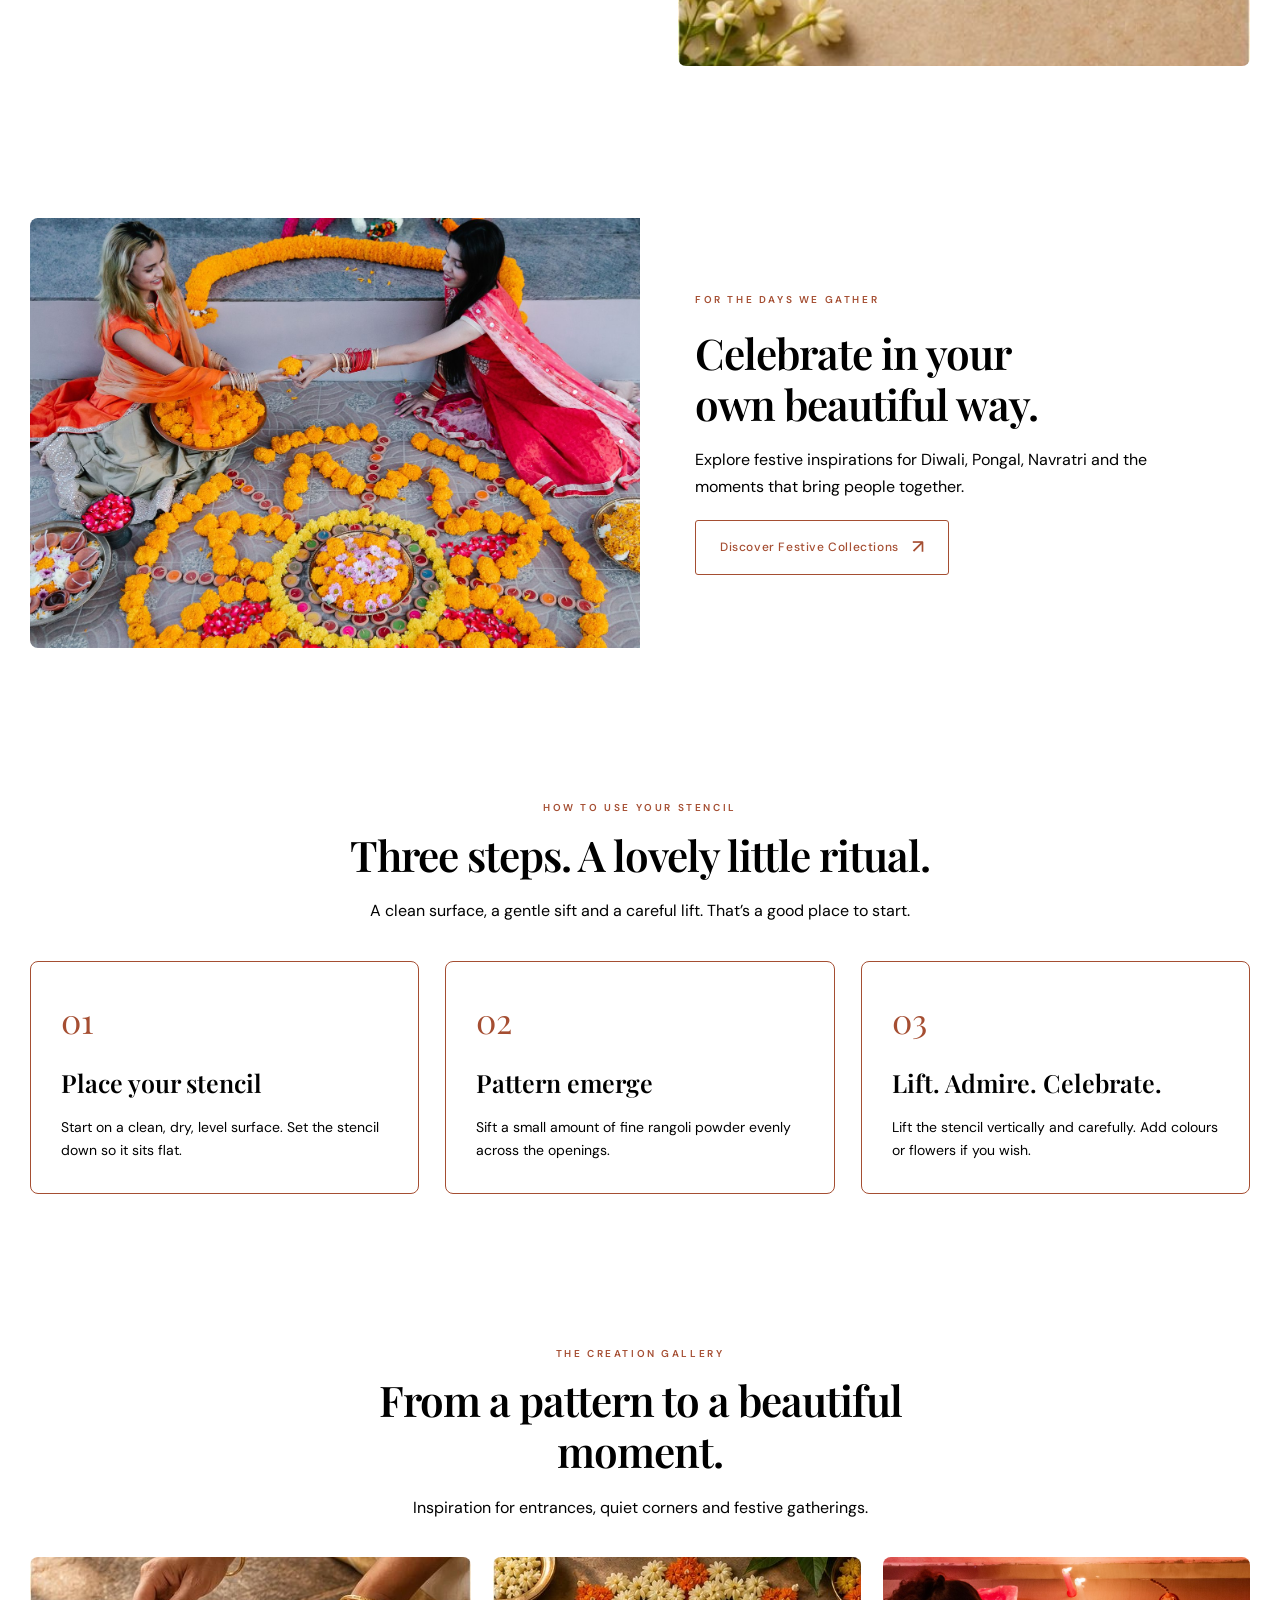
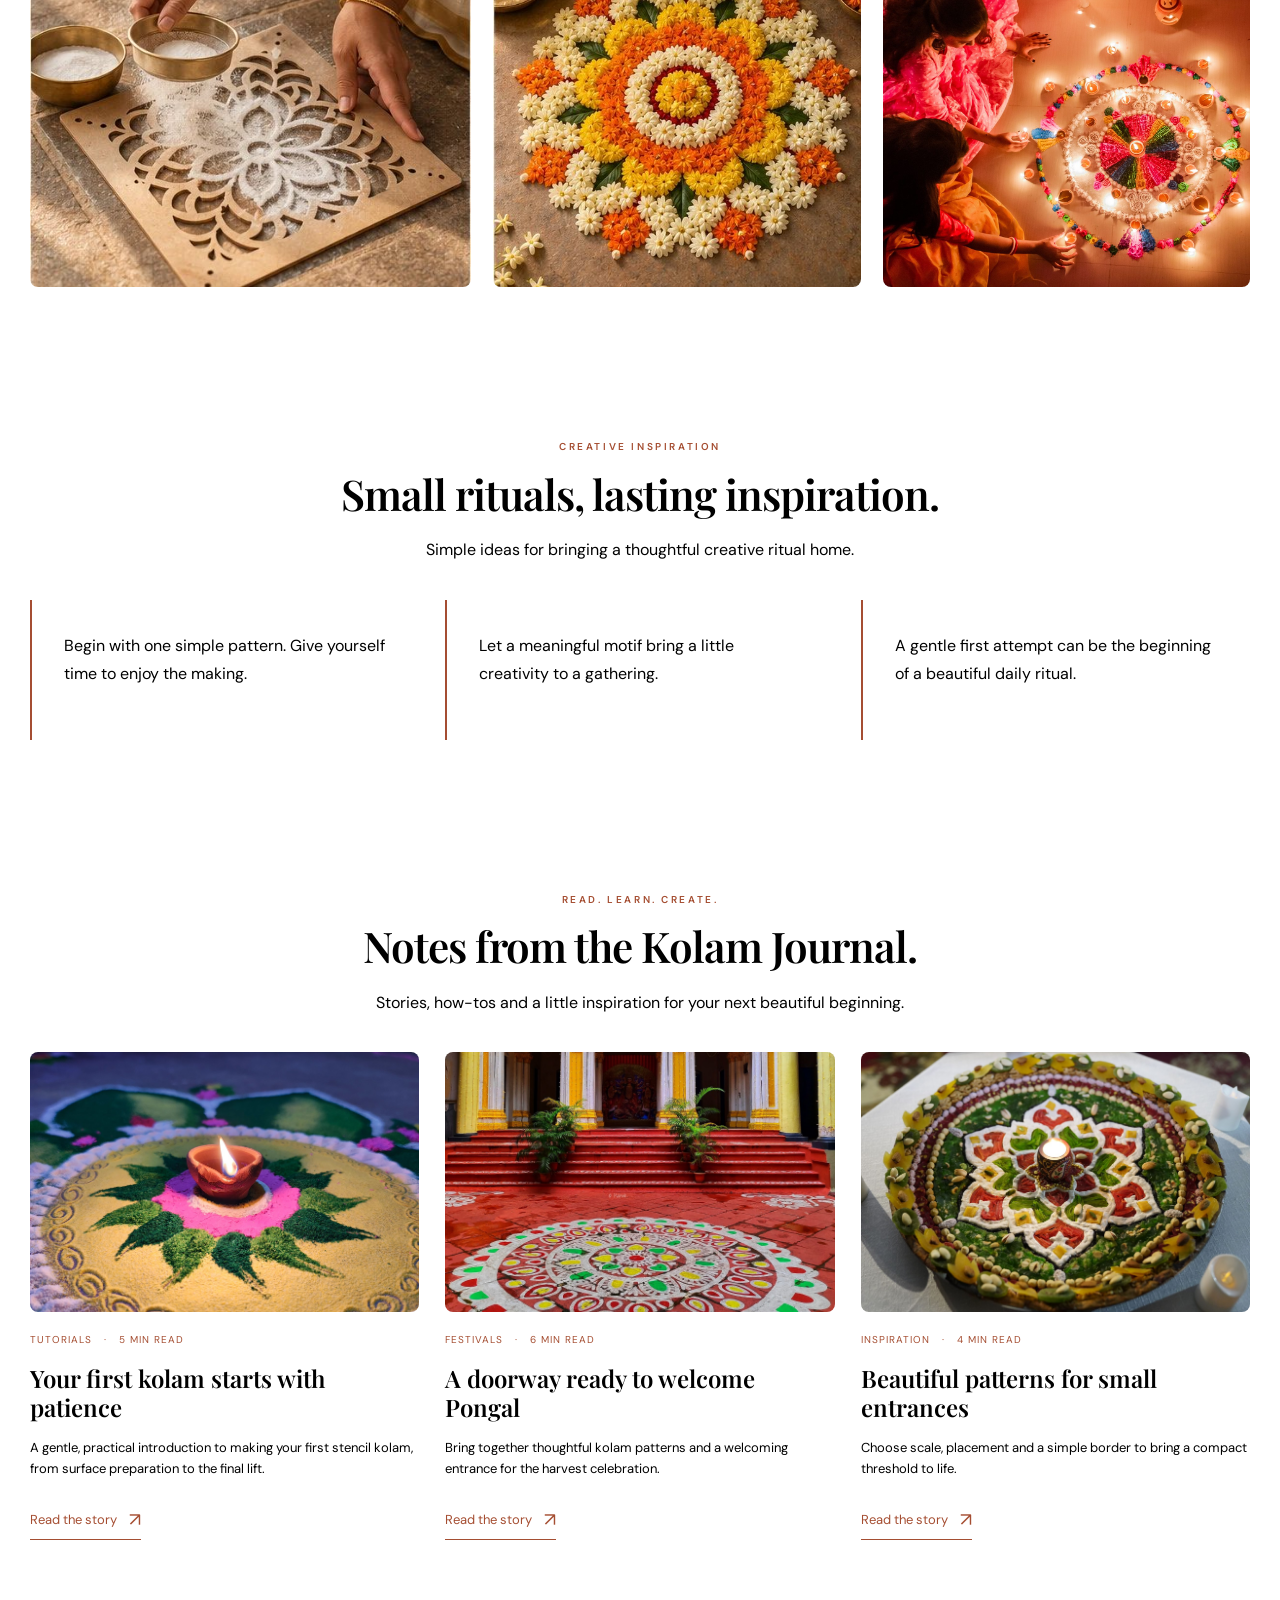
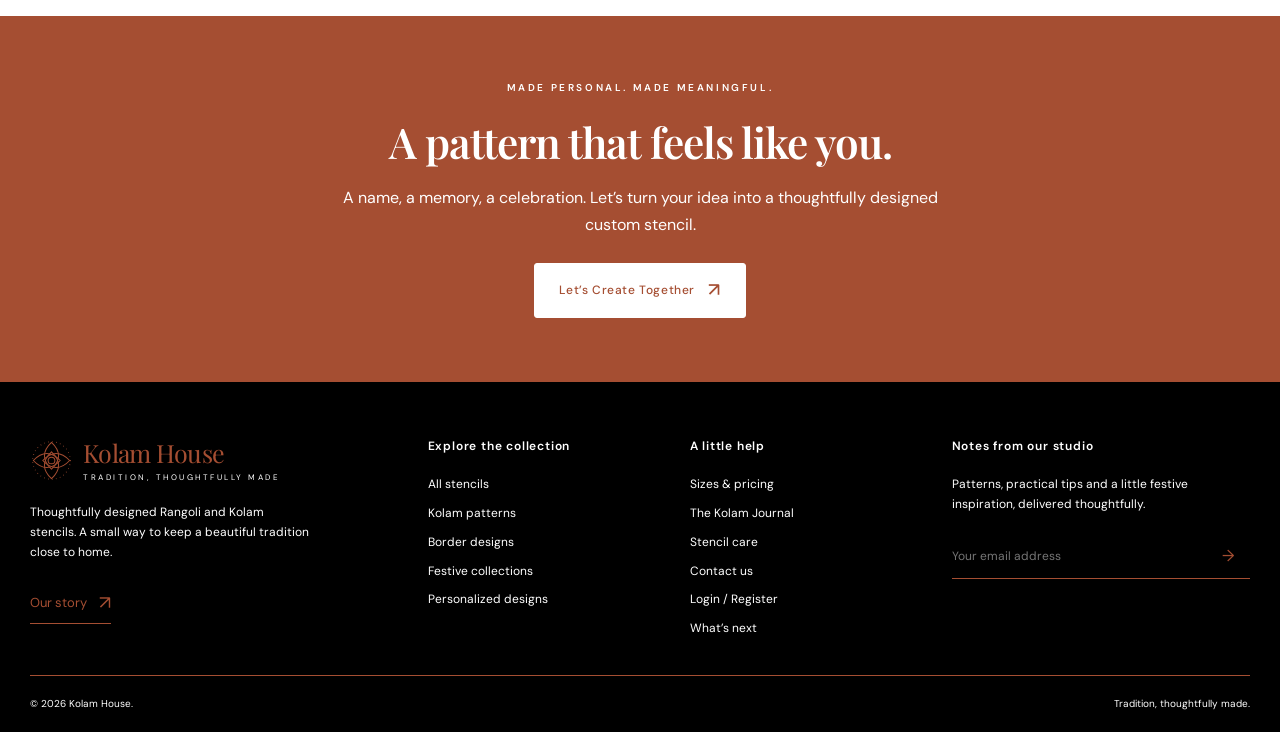
==== commit 05a2cace: "Add files via upload" ====
--- a/index.html
+++ b/index.html
@@ -1,10 +1,429 @@
-<!doctype html><html lang="en" dir="ltr"><head><meta charset="utf-8"><meta name="viewport" content="width=device-width,initial-scale=1"><meta name="theme-color" content="#ffffff"><title>Kolam House | Rangoli &amp; Kolam Stencils</title><meta name="description" content="Explore thoughtfully designed Rangoli and Kolam stencil designs, festive inspirations and personalized patterns. Find a little tradition for your doorstep."><link rel="canonical" href="https://kolam-house-stencil.ezhil3013.chatgpt.site/index.html"><meta property="og:title" content="Kolam House | Rangoli &amp; Kolam Stencils"><meta property="og:description" content="Explore thoughtfully designed Rangoli and Kolam stencil designs, festive inspirations and personalized patterns. Find a little tradition for your doorstep."><meta property="og:type" content="website"><meta property="og:url" content="https://kolam-house-stencil.ezhil3013.chatgpt.site/index.html"><meta property="og:image" content="https://kolam-house-stencil.ezhil3013.chatgpt.site/assets/images/hero.jpg"><link rel="icon" href="assets/favicon.svg" type="image/svg+xml"><link rel="preconnect" href="https://fonts.googleapis.com"><link rel="preconnect" href="https://fonts.gstatic.com" crossorigin><link rel="stylesheet" href="assets/bootstrap.min.css"><link rel="stylesheet" href="assets/style.css"><script>try{document.documentElement.dataset.theme=localStorage.getItem('kolam-theme')||(matchMedia('(prefers-color-scheme:dark)').matches?'dark':'light');document.documentElement.dir=localStorage.getItem('kolam-dir')||'ltr'}catch(e){}</script><script type="application/ld+json">{"@context": "https://schema.org", "@type": "BreadcrumbList", "itemListElement": [{"@type": "ListItem", "position": 1, "name": "Home", "item": "https://kolam-house-stencil.ezhil3013.chatgpt.site/index.html"}, {"@type": "ListItem", "position": 2, "name": "Kolam House", "item": "https://kolam-house-stencil.ezhil3013.chatgpt.site/index.html"}]}</script><script src="assets/data.js" defer></script><script src="assets/main.js" defer></script></head><body class="page-index"><a class="skip-link" href="#main">Skip to content</a><div class="announcement">A little tradition. A beautiful beginning.   ·   Discover your next pattern</div><header class="site-header"><div class="nav-wrap"><a class="brand" href="index.html" aria-label="Kolam House home"><svg viewbox="0 0 64 64" fill="none" aria-hidden="true"><g stroke="currentColor" stroke-width="1.5"><path d="M32 5c14 13 14 27 0 40C18 32 18 18 32 5Z"></path><path d="M59 32C46 46 32 46 19 32 32 18 46 18 59 32Z"></path><path d="M32 59C18 46 18 32 32 19 46 32 46 46 32 59Z"></path><path d="M5 32C18 18 32 18 45 32 32 46 18 46 5 32Z"></path><circle cx="32" cy="32" r="5"></circle><circle cx="32" cy="32" r="28" stroke-dasharray="1 5"></circle></g></svg><span class="brand-name">Kolam House<small>Tradition, thoughtfully made</small></span></a><nav class="main-nav" id="main-nav" aria-label="Primary navigation"><details class="nav-drop home-drop"><summary class="active" aria-current="page">Home +</summary><div class="dropdown"><a href="index.html" aria-current="page" class="active">Home Page 1</a><a href="home-2.html">Home Page 2</a></div></details><a href="products.html" class="">Shop</a><a href="festive-collections.html" class="">Festive Collections</a><a href="custom-designs.html" class="">Custom Designs</a><a href="about.html" class="">About Us</a><a href="contact.html" class="">Contact</a><details class="nav-drop"><summary>More +</summary><div class="dropdown"><a href="pricing.html">Pricing</a><a href="blog.html">Journal</a><a href="product-details.html">Product Details</a><a href="blog-details.html">Blog Details</a><a href="login.html">Login</a><a href="register.html">Register</a></div></details></nav><div class="nav-actions"><button class="icon-button" id="theme-toggle" aria-label="Switch colour theme"><svg viewbox="0 0 24 24" fill="none" stroke="currentColor" stroke-width="1.5"><path d="M20 15.2A8.6 8.6 0 0 1 8.8 4a8.7 8.7 0 1 0 11.2 11.2Z"></path></svg></button><button class="icon-button rtl-button" id="rtl-toggle" aria-label="Switch to right-to-left layout" aria-pressed="false">RTL</button><a class="btn  btn-small" href="contact.html">Enquire Now<span class="arrow" aria-hidden="true">↗</span></a><button class="icon-button menu-button" id="menu-toggle" aria-expanded="false" aria-controls="main-nav" aria-label="Open navigation">☰</button></div></div></header><main id="main"><section class="hero"><div class="hero-copy"><span class="eyebrow">Rooted in tradition. Made for today.</span><h1>Timeless Kolam art,<br><em>beautifully</em><br>made simple.</h1><p>Thoughtfully crafted Rangoli and Kolam stencils that bring a little tradition, creativity and everyday beauty to your doorstep.</p><div class="hero-actions"><a class="btn  " href="products.html">Explore Collections<span class="arrow" aria-hidden="true">↗</span></a><a class="btn btn-outline " href="custom-designs.html">Create Custom Design<span class="arrow" aria-hidden="true">↗</span></a></div><div class="hero-mini"><span>✧   Reusable by design</span><span>✧   Patterns for every skill</span><span>✧   Make it personal</span></div></div><div class="hero-media"><img src="assets/images/hero.jpg" alt="White kolam and terracotta floral rangoli with brass lamps on warm stone" width="512" height="512" class="image-motion" fetchpriority="high" decoding="async"><div class="hero-note"><span class="motif" aria-hidden="true">✳</span><div><strong>A tradition worth keeping.</strong><small>One beautiful pattern at a time.</small></div></div></div></section><div class="trust-strip"><span><b>✧</b> Inspired by Indian artistry</span><span><b>◈</b> Thoughtfully reusable</span><span><b>✧</b> Beginner-friendly designs</span><span><b>♡</b> Personalized for you</span></div>
-<section class="section"><div class="section-heading"><span class="eyebrow">Shop by collection</span><h2>Every doorway has a story.</h2><p>Find a pattern that belongs to yours. From everyday kolam to a festive flourish, there’s beauty in every detail.</p></div><div class="grid-3"><a class="collection-card reveal" href="products.html?category=Kambi%20Kolam"><div class="image-wrap"><img src="assets/images/product-1.jpg" alt="Everyday Kolam collection inspiration" width="512" height="512" class="image-motion" loading="lazy" decoding="async"></div><div class="card-bottom"><div><h3>Everyday Kolam</h3><p>A beautiful start to ordinary mornings.</p></div><span class="circle-arrow"><span class="arrow" aria-hidden="true">↗</span></span></div></a><a class="collection-card reveal" href="products.html?category=Border%20Rangoli%20Designs"><div class="image-wrap"><img src="assets/images/product-4.jpg" alt="Borders &amp; Blooms collection inspiration" width="512" height="512" class="image-motion" loading="lazy" decoding="async"></div><div class="card-bottom"><div><h3>Borders &amp; Blooms</h3><p>Frame your space with gentle detail.</p></div><span class="circle-arrow"><span class="arrow" aria-hidden="true">↗</span></span></div></a><a class="collection-card reveal" href="festive-collections.html"><div class="image-wrap"><img src="assets/images/festival.jpg" alt="Festive Expressions collection inspiration" width="512" height="512" class="image-motion" loading="lazy" decoding="async"></div><div class="card-bottom"><div><h3>Festive Expressions</h3><p>For days that deserve something special.</p></div><span class="circle-arrow"><span class="arrow" aria-hidden="true">↗</span></span></div></a></div></section>
-<section class="section section-alt"><div class="section-heading-row"><div><span class="eyebrow">Thoughtfully selected</span><h2>Patterns to fall in love with.</h2></div><a class="text-link" href="products.html">Explore all stencils<span class="arrow" aria-hidden="true">↗</span></a></div><div class="grid-3"><article class="product-card reveal" data-product-id="kambi"><a class="product-image" href="product-details.html?id=kambi" aria-label="View The Morning Kambi"><img src="assets/images/placeholders/index-image-05 1.jpg" alt="Image slot" width="512" height="512" class="image-motion" loading="lazy" decoding="async" data-placeholder="true"><span class="product-tag">Intermediate</span></a><div class="product-body"><span class="eyebrow">Kambi Kolam</span><h3><a href="product-details.html?id=kambi">The Morning Kambi</a></h3><div class="product-meta">10″ · 25.4 cm   ·   MDF</div><p class="product-desc">An interlaced pattern for a thoughtful start to the day. A reusable stencil inspired by the flowing lines of kambi kolam.</p><div class="product-bottom"><span class="price">₹349<small>GUIDE PRICE</small></span><a class="text-link" href="product-details.html?id=kambi">View design<span class="arrow" aria-hidden="true">↗</span></a></div></div></article><article class="product-card reveal" data-product-id="padi"><a class="product-image" href="product-details.html?id=padi" aria-label="View Heritage Padi"><img src="assets/images/product-2.jpg" alt="Heritage Padi — product image" width="512" height="512" class="image-motion" loading="lazy" decoding="async"><span class="product-tag">Intricate</span></a><div class="product-body"><span class="eyebrow">Padi Kolam</span><h3><a href="product-details.html?id=padi">Heritage Padi</a></h3><div class="product-meta">12″ · 30.48 cm   ·   Wood</div><p class="product-desc">Layered, balanced lines inspired by traditional padi kolam. A graceful centrepiece for a welcoming entrance.</p><div class="product-bottom"><span class="price">₹549<small>GUIDE PRICE</small></span><a class="text-link" href="product-details.html?id=padi">View design<span class="arrow" aria-hidden="true">↗</span></a></div></div></article><article class="product-card reveal" data-product-id="lotus"><a class="product-image" href="product-details.html?id=lotus" aria-label="View Blooming Lotus"><img src="assets/images/product-5.jpg" alt="Blooming Lotus — product image" width="512" height="512" class="image-motion" loading="lazy" decoding="async"><span class="product-tag">Beginner</span></a><div class="product-body"><span class="eyebrow">Floral Rangoli Stencils</span><h3><a href="product-details.html?id=lotus">Blooming Lotus</a></h3><div class="product-meta">10″ · 25.4 cm   ·   MDF</div><p class="product-desc">Open petals and gentle symmetry make this floral design a beautiful starting point for festive colour.</p><div class="product-bottom"><span class="price">₹329<small>GUIDE PRICE</small></span><a class="text-link" href="product-details.html?id=lotus">View design<span class="arrow" aria-hidden="true">↗</span></a></div></div></article></div></section>
-<section class="section"><div class="split"><div class="image-wrap reveal"><img src="assets/images/entrance.jpg" alt="A traditional Indian entrance with white kolam and brass lamps" width="512" height="512" class="image-motion" loading="lazy" decoding="async"></div><div class="split-copy reveal"><span class="eyebrow">More than a pattern</span><h2>A little art.<br>A living tradition.</h2><p>At the threshold of a home, a kolam is a quiet gesture of welcome. Its dots, loops and lines carry creativity from one morning to the next.</p><p>Our collection draws inspiration from these rich practices, making space for both the first-time learner and the person who has loved them for years.</p><div class="mini-line"></div><p class="quote">“Beauty begins with a thoughtful welcome.”</p><a class="text-link" href="about.html">Discover our story<span class="arrow" aria-hidden="true">↗</span></a></div></div></section>
-<section class="section section-alt"><div class="section-heading"><span class="eyebrow">The thoughtful details</span><h2>Made to make creating easier.</h2><p>Good design leaves room for your own creativity.</p></div><div class="grid-3"><div class="benefit reveal"><span class="number">01</span><h3>Use it again</h3><p>Reusable stencil designs that you can return to for everyday moments and special occasions.</p></div><div class="benefit reveal"><span class="number">02</span><h3>Start with confidence</h3><p>Choose open beginner patterns or explore finer details as your confidence grows.</p></div><div class="benefit reveal"><span class="number">03</span><h3>Make room for meaning</h3><p>Select a motif, size or personalized name to suit your space and celebration.</p></div></div></section>
-<section class="section"><div class="section-heading"><span class="eyebrow">A pattern for every pace</span><h2>Find your kind of pattern.</h2><p>Choose the detail level that feels right for your time, space and confidence.</p></div><div class="grid-3"><a class="collection-card reveal" href="products.html?complexity=Beginner"><div class="image-wrap"><img src="assets/images/product-3.jpg" alt="A gentle beginning collection inspiration" width="512" height="512" class="image-motion" loading="lazy" decoding="async"></div><div class="card-bottom"><div><h3>A gentle beginning</h3><p>Beginner · Open shapes and simple details</p></div><span class="circle-arrow"><span class="arrow" aria-hidden="true">↗</span></span></div></a><a class="collection-card reveal" href="products.html?complexity=Intermediate"><div class="image-wrap"><img src="assets/images/placeholders/index-image-10.jpg" alt="Image slot" width="512" height="512" class="image-motion" loading="lazy" decoding="async" data-placeholder="true"></div><div class="card-bottom"><div><h3>A little more detail</h3><p>Intermediate · Layered lines and motifs</p></div><span class="circle-arrow"><span class="arrow" aria-hidden="true">↗</span></span></div></a><a class="collection-card reveal" href="products.html?complexity=Intricate"><div class="image-wrap"><img src="assets/images/product-6.jpg" alt="The joy of intricacy collection inspiration" width="512" height="512" class="image-motion" loading="lazy" decoding="async"></div><div class="card-bottom"><div><h3>The joy of intricacy</h3><p>Intricate · Fine rhythm and symmetry</p></div><span class="circle-arrow"><span class="arrow" aria-hidden="true">↗</span></span></div></a></div></section>
-<section class="section section-alt"><div class="split"><div class="split-copy"><span class="eyebrow">Your idea. Our inspiration.</span><h2>Some patterns are<br>especially personal.</h2><p>A family name. A wedding motif. A design that fits your doorway just right. Begin with an idea and explore what your custom stencil could become.</p><a class="btn  " href="custom-designs.html">Explore Custom Designs<span class="arrow" aria-hidden="true">↗</span></a></div><div class="image-wrap"><img src="assets/images/stencil.jpg" alt="A natural wooden lotus stencil beside bowls of rangoli powder" width="512" height="512" class="image-motion" loading="lazy" decoding="async"></div></div></section>
-<section class="section"><div class="festival-banner"><img src="assets/images/placeholders/index-image-13.jpg" alt="Image slot" width="512" height="512" class="image-motion" loading="lazy" decoding="async" data-placeholder="true"><div class="festival-copy"><span class="eyebrow">For the days we gather</span><h2>Celebrate in your<br>own beautiful way.</h2><p>Explore festive inspirations for Diwali, Pongal, Navratri and the moments that bring people together.</p><a class="btn btn-outline " href="festive-collections.html">Discover Festive Collections<span class="arrow" aria-hidden="true">↗</span></a></div></div></section>
-<section class="section section-alt"><div class="section-heading"><span class="eyebrow">How to use your stencil</span><h2>Three steps. A lovely little ritual.</h2><p>A clean surface, a gentle sift and a careful lift. That’s a good place to start.</p></div><div class="grid-3 steps"><div class="step reveal"><span class="number">01</span><h3>Place your stencil</h3><p>Start on a clean, dry, level surface. Set the stencil down so it sits flat.</p></div><div class="step reveal"><span class="number">02</span><h3>Let the pattern emerge</h3><p>Sift a small amount of fine rangoli powder evenly across the openings.</p></div><div class="step reveal"><span class="number">03</span><h3>Lift. Admire. Celebrate.</h3><p>Lift the stencil vertically and carefully. Add colours or flowers if you wish.</p></div></div></section>
-<section class="section"><div class="section-heading"><span class="eyebrow">The creation gallery</span><h2>From a pattern to a beautiful moment.</h2><p>Inspiration for entrances, quiet corners and festive gatherings.</p></div><div class="gallery"><img src="assets/images/craft.jpg" alt="Hands sifting powder through a floral stencil" width="512" height="512" class="image-motion" loading="lazy" decoding="async"><img src="assets/images/flowers.jpg" alt="A flower-petal pookalam-inspired arrangement" width="512" height="512" class="image-motion" loading="lazy" decoding="async"><img src="assets/images/placeholders/index-image-16.jpg" alt="Image slot" width="512" height="512" class="image-motion" loading="lazy" decoding="async" data-placeholder="true"></div></section><section class="section section-alt"><div class="section-heading"><span class="eyebrow">Creative inspiration</span><h2>Small rituals, lasting inspiration.</h2><p>Simple ideas for bringing a thoughtful creative ritual home.</p></div><div class="grid-3"><article class="testimonial reveal"><p class="quote">Begin with one simple pattern. Give yourself time to enjoy the making.</p></article><article class="testimonial reveal"><p class="quote">Let a meaningful motif bring a little creativity to a gathering.</p></article><article class="testimonial reveal"><p class="quote">A gentle first attempt can be the beginning of a beautiful daily ritual.</p></article></div></section><section class="section"><div class="section-heading"><span class="eyebrow">Read. Learn. Create.</span><h2>Notes from the Kolam Journal.</h2><p>Stories, how-tos and a little inspiration for your next beautiful beginning.</p></div><div class="grid-3"><article class="article-card reveal"><a class="image-wrap" href="blog-details.html?id=first-kolam"><img src="assets/images/placeholders/index-image-17.jpg" alt="Image slot" width="512" height="512" class="image-motion" loading="lazy" decoding="async" data-placeholder="true"></a><div class="article-meta">Tutorials   ·   5 min read</div><h3><a href="blog-details.html?id=first-kolam">Your first kolam starts with a little patience</a></h3><p>A gentle, practical introduction to making your first stencil kolam, from surface preparation to the final lift.</p><a class="text-link" href="blog-details.html?id=first-kolam">Read the story<span class="arrow" aria-hidden="true">↗</span></a></article><article class="article-card reveal"><a class="image-wrap" href="blog-details.html?id=pongal"><img src="assets/images/placeholders/index-image-18.jpg" alt="Image slot" width="512" height="512" class="image-motion" loading="lazy" decoding="async" data-placeholder="true"></a><div class="article-meta">Festivals   ·   6 min read</div><h3><a href="blog-details.html?id=pongal">A doorway ready to welcome Pongal</a></h3><p>Bring together thoughtful kolam patterns and a welcoming entrance for the harvest celebration.</p><a class="text-link" href="blog-details.html?id=pongal">Read the story<span class="arrow" aria-hidden="true">↗</span></a></article><article class="article-card reveal"><a class="image-wrap" href="blog-details.html?id=small-spaces"><img src="assets/images/placeholders/index-image-19.jpg" alt="Image slot" width="512" height="512" class="image-motion" loading="lazy" decoding="async" data-placeholder="true"></a><div class="article-meta">Inspiration   ·   4 min read</div><h3><a href="blog-details.html?id=small-spaces">Beautiful patterns for small entrances</a></h3><p>Choose scale, placement and a simple border to bring a compact threshold to life.</p><a class="text-link" href="blog-details.html?id=small-spaces">Read the story<span class="arrow" aria-hidden="true">↗</span></a></article></div></section><section class="cta-section"><span class="eyebrow">Made personal. Made meaningful.</span><h2>A pattern that feels like you.</h2><p>A name, a memory, a celebration. Let’s turn your idea into a thoughtfully designed custom stencil.</p><a class="btn  " href="custom-designs.html">Let’s Create Together<span class="arrow" aria-hidden="true">↗</span></a></section></main><footer class="site-footer"><div class="footer-grid"><div><a class="brand" href="index.html" aria-label="Kolam House home"><svg viewbox="0 0 64 64" fill="none" aria-hidden="true"><g stroke="currentColor" stroke-width="1.5"><path d="M32 5c14 13 14 27 0 40C18 32 18 18 32 5Z"></path><path d="M59 32C46 46 32 46 19 32 32 18 46 18 59 32Z"></path><path d="M32 59C18 46 18 32 32 19 46 32 46 46 32 59Z"></path><path d="M5 32C18 18 32 18 45 32 32 46 18 46 5 32Z"></path><circle cx="32" cy="32" r="5"></circle><circle cx="32" cy="32" r="28" stroke-dasharray="1 5"></circle></g></svg><span class="brand-name">Kolam House<small>Tradition, thoughtfully made</small></span></a><p>Thoughtfully designed Rangoli and Kolam stencils. A small way to keep a beautiful tradition close to home.</p><a class="text-link" href="about.html">Our story<span class="arrow" aria-hidden="true">↗</span></a></div><div><h3>Explore the collection</h3><div class="footer-links"><a href="products.html">All stencils</a><a href="products.html?category=Kambi%20Kolam">Kolam patterns</a><a href="products.html?category=Border%20Rangoli%20Designs">Border designs</a><a href="festive-collections.html">Festive collections</a><a href="custom-designs.html">Personalized designs</a></div></div><div><h3>A little help</h3><div class="footer-links"><a href="pricing.html">Sizes &amp; pricing</a><a href="blog.html">The Kolam Journal</a><a href="blog-details.html?id=stencil-care">Stencil care</a><a href="contact.html">Contact us</a><a href="login.html">Login / Register</a><a href="coming-soon.html">What’s next</a></div></div><div><h3>Notes from our studio</h3><p>Patterns, practical tips and a little festive inspiration, delivered thoughtfully.</p><form class="newsletter demo-form" data-kind="newsletter"><label class="visually-hidden" for="footer-email">Email address</label><input id="footer-email" name="email" type="email" placeholder="Your email address" required><button type="submit" aria-label="Subscribe to studio notes">→</button><div class="form-status visually-hidden" role="status"></div></form></div></div><div class="footer-bottom"><span>© 2026 Kolam House.</span><span>Tradition, thoughtfully made.</span></div></footer><button id="to-top" class="to-top" aria-label="Back to top">↑</button><div id="toast" class="toast" role="status" hidden></div></body></html>+<!doctype html>
+<html lang="en" dir="ltr">
+
+<head>
+    <meta charset="utf-8">
+    <meta name="viewport" content="width=device-width,initial-scale=1">
+    <meta name="theme-color" content="#ffffff">
+    <title>Kolam House | Rangoli &amp; Kolam Stencils</title>
+    <meta name="description"
+        content="Explore thoughtfully designed Rangoli and Kolam stencil designs, festive inspirations and personalized patterns. Find a little tradition for your doorstep.">
+    <link rel="canonical" href="https://kolam-house-stencil.ezhil3013.chatgpt.site/index.html">
+    <meta property="og:title" content="Kolam House | Rangoli &amp; Kolam Stencils">
+    <meta property="og:description"
+        content="Explore thoughtfully designed Rangoli and Kolam stencil designs, festive inspirations and personalized patterns. Find a little tradition for your doorstep.">
+    <meta property="og:type" content="website">
+    <meta property="og:url" content="https://kolam-house-stencil.ezhil3013.chatgpt.site/index.html">
+    <meta property="og:image" content="https://kolam-house-stencil.ezhil3013.chatgpt.site/assets/images/hero.jpg">
+    <link rel="icon" href="assets/favicon.svg" type="image/svg+xml">
+    <link rel="preconnect" href="https://fonts.googleapis.com">
+    <link rel="preconnect" href="https://fonts.gstatic.com" crossorigin>
+    <link rel="stylesheet" href="assets/bootstrap.min.css">
+    <link rel="stylesheet" href="assets/style.css">
+    <script>try { document.documentElement.dataset.theme = localStorage.getItem('kolam-theme') || (matchMedia('(prefers-color-scheme:dark)').matches ? 'dark' : 'light'); document.documentElement.dir = localStorage.getItem('kolam-dir') || 'ltr' } catch (e) { }</script>
+    <script
+        type="application/ld+json">{"@context": "https://schema.org", "@type": "BreadcrumbList", "itemListElement": [{"@type": "ListItem", "position": 1, "name": "Home", "item": "https://kolam-house-stencil.ezhil3013.chatgpt.site/index.html"}, {"@type": "ListItem", "position": 2, "name": "Kolam House", "item": "https://kolam-house-stencil.ezhil3013.chatgpt.site/index.html"}]}</script>
+    <script src="assets/data.js" defer></script>
+    <script src="assets/main.js" defer></script>
+</head>
+
+<body class="page-index"><a class="skip-link" href="#main">Skip to content</a>
+    <div class="announcement">A little tradition. A beautiful beginning.   ·   Discover your next pattern</div>
+    <header class="site-header">
+        <div class="nav-wrap"><a class="brand" href="index.html" aria-label="Kolam House home"><svg viewbox="0 0 64 64"
+                    fill="none" aria-hidden="true">
+                    <g stroke="currentColor" stroke-width="1.5">
+                        <path d="M32 5c14 13 14 27 0 40C18 32 18 18 32 5Z"></path>
+                        <path d="M59 32C46 46 32 46 19 32 32 18 46 18 59 32Z"></path>
+                        <path d="M32 59C18 46 18 32 32 19 46 32 46 46 32 59Z"></path>
+                        <path d="M5 32C18 18 32 18 45 32 32 46 18 46 5 32Z"></path>
+                        <circle cx="32" cy="32" r="5"></circle>
+                        <circle cx="32" cy="32" r="28" stroke-dasharray="1 5"></circle>
+                    </g>
+                </svg><span class="brand-name">Kolam House<small>Tradition, thoughtfully made</small></span></a>
+            <nav class="main-nav" id="main-nav" aria-label="Primary navigation">
+                <details class="nav-drop home-drop">
+                    <summary class="active" aria-current="page">Home +</summary>
+                    <div class="dropdown"><a href="index.html" aria-current="page" class="active">Home Page 1</a><a
+                            href="home-2.html">Home Page 2</a></div>
+                </details><a href="products.html" class="">Shop</a><a href="festive-collections.html" class="">Festive
+                    Collections</a><a href="custom-designs.html" class="">Custom Designs</a><a href="about.html"
+                    class="">About Us</a><a href="contact.html" class="">Contact</a>
+                <details class="nav-drop">
+                    <summary>More +</summary>
+                    <div class="dropdown"><a href="pricing.html">Pricing</a><a href="blog.html">Journal</a><a
+                            href="product-details.html">Product Details</a><a href="blog-details.html">Blog
+                            Details</a><a href="login.html">Login</a><a href="register.html">Register</a></div>
+                </details>
+            </nav>
+            <div class="nav-actions"><button class="icon-button" id="theme-toggle" aria-label="Switch colour theme"><svg
+                        viewbox="0 0 24 24" fill="none" stroke="currentColor" stroke-width="1.5">
+                        <path d="M20 15.2A8.6 8.6 0 0 1 8.8 4a8.7 8.7 0 1 0 11.2 11.2Z"></path>
+                    </svg></button><button class="icon-button rtl-button" id="rtl-toggle"
+                    aria-label="Switch to right-to-left layout" aria-pressed="false">RTL</button><a
+                    class="btn  btn-small" href="contact.html">Enquire Now<span class="arrow"
+                        aria-hidden="true">↗</span></a><button class="icon-button menu-button" id="menu-toggle"
+                    aria-expanded="false" aria-controls="main-nav" aria-label="Open navigation">☰</button></div>
+        </div>
+    </header>
+    <main id="main">
+        <section class="hero">
+            <div class="hero-copy"><span class="eyebrow">Rooted in tradition. Made for today.</span>
+                <h1>Timeless Kolam art,<br><em>beautifully</em><br>made simple.</h1>
+                <p>Thoughtfully crafted Rangoli and Kolam stencils that bring a little tradition, creativity and
+                    everyday beauty to your doorstep.</p>
+                <div class="hero-actions"><a class="btn  " href="products.html">Explore Collections<span class="arrow"
+                            aria-hidden="true">↗</span></a><a class="btn btn-outline " href="custom-designs.html">Create
+                        Custom Design<span class="arrow" aria-hidden="true">↗</span></a></div>
+                <div class="hero-mini"><span>✧   Reusable by design</span><span>✧   Patterns for every
+                        skill</span><span>✧   Make it personal</span></div>
+            </div>
+            <div class="hero-media"><img src="assets/images/hero.jpg"
+                    alt="White kolam and terracotta floral rangoli with brass lamps on warm stone" width="512"
+                    height="512" class="image-motion" fetchpriority="high" decoding="async">
+                <div class="hero-note"><span class="motif" aria-hidden="true">✳</span>
+                    <div><strong>A tradition worth keeping.</strong><small>One beautiful pattern at a time.</small>
+                    </div>
+                </div>
+            </div>
+        </section>
+        <div class="trust-strip"><span><b>✧</b> Inspired by Indian artistry</span><span><b>◈</b> Thoughtfully
+                reusable</span><span><b>✧</b> Beginner-friendly designs</span><span><b>♡</b> Personalized for you</span>
+        </div>
+        <section class="section">
+            <div class="section-heading"><span class="eyebrow">Shop by collection</span>
+                <h2>Every doorway has a story.</h2>
+                <p>Find a pattern that belongs to yours. From everyday kolam to a festive flourish, there’s beauty in
+                    every detail.</p>
+            </div>
+            <div class="grid-3"><a class="collection-card reveal" href="products.html?category=Kambi%20Kolam">
+                    <div class="image-wrap"><img src="assets/images/product-1.jpg"
+                            alt="Everyday Kolam collection inspiration" width="512" height="512" class="image-motion"
+                            loading="lazy" decoding="async"></div>
+                    <div class="card-bottom">
+                        <div>
+                            <h3>Everyday Kolam</h3>
+                            <p>A beautiful start to ordinary mornings.</p>
+                        </div><span class="circle-arrow"><span class="arrow" aria-hidden="true">↗</span></span>
+                    </div>
+                </a><a class="collection-card reveal" href="products.html?category=Border%20Rangoli%20Designs">
+                    <div class="image-wrap"><img src="assets/images/product-4.jpg"
+                            alt="Borders &amp; Blooms collection inspiration" width="512" height="512"
+                            class="image-motion" loading="lazy" decoding="async"></div>
+                    <div class="card-bottom">
+                        <div>
+                            <h3>Borders Blooms</h3>
+                            <p>Frame your space with gentle detail.</p>
+                        </div><span class="circle-arrow"><span class="arrow" aria-hidden="true">↗</span></span>
+                    </div>
+                </a><a class="collection-card reveal" href="festive-collections.html">
+                    <div class="image-wrap"><img src="assets/images/festival.jpg"
+                            alt="Festive Expressions collection inspiration" width="512" height="512"
+                            class="image-motion" loading="lazy" decoding="async"></div>
+                    <div class="card-bottom">
+                        <div>
+                            <h3>Festivel</h3>
+                            <p>For days that deserve something special.</p>
+                        </div><span class="circle-arrow"><span class="arrow" aria-hidden="true">↗</span></span>
+                    </div>
+                </a></div>
+        </section>
+        <section class="section section-alt">
+            <div class="section-heading-row">
+                <div><span class="eyebrow">Thoughtfully selected</span>
+                    <h2>Patterns to fall in love with.</h2>
+                </div><a class="text-link" href="products.html">Explore all stencils<span class="arrow"
+                        aria-hidden="true">↗</span></a>
+            </div>
+            <div class="grid-3">
+                <article class="product-card reveal" data-product-id="kambi"><a class="product-image"
+                        href="product-details.html?id=kambi" aria-label="View The Morning Kambi"><img
+                            src="assets/images/placeholders/index-image-05 1.jpg" alt="Image slot" width="512"
+                            height="512" class="image-motion" loading="lazy" decoding="async"
+                            data-placeholder="true"><span class="product-tag">Intermediate</span></a>
+                    <div class="product-body"><span class="eyebrow">Kambi Kolam</span>
+                        <h3><a href="product-details.html?id=kambi">The Morning Kambi</a></h3>
+                        <div class="product-meta">10″ · 25.4 cm   ·   MDF</div>
+                        <p class="product-desc">An interlaced pattern for a thoughtful start to the day. A reusable
+                            stencil inspired by the flowing lines of kolam.</p>
+                        <div class="product-bottom"><span class="price">₹349<small>GUIDE PRICE</small></span><a
+                                class="text-link" href="product-details.html?id=kambi">View design<span class="arrow"
+                                    aria-hidden="true">↗</span></a></div>
+                    </div>
+                </article>
+                <article class="product-card reveal" data-product-id="padi"><a class="product-image"
+                        href="product-details.html?id=padi" aria-label="View Heritage Padi"><img
+                            src="assets/images/product-2.jpg" alt="Heritage Padi — product image" width="512"
+                            height="512" class="image-motion" loading="lazy" decoding="async"><span
+                            class="product-tag">Intricate</span></a>
+                    <div class="product-body"><span class="eyebrow">Padi Kolam</span>
+                        <h3><a href="product-details.html?id=padi">Heritage Padi</a></h3>
+                        <div class="product-meta">12″ · 30.48 cm   ·   Wood</div>
+                        <p class="product-desc">Layered, balanced lines inspired by traditional padi kolam. A graceful
+                            centrepiece for a welcoming entrance.</p>
+                        <div class="product-bottom"><span class="price">₹549<small>GUIDE PRICE</small></span><a
+                                class="text-link" href="product-details.html?id=padi">View design<span class="arrow"
+                                    aria-hidden="true">↗</span></a></div>
+                    </div>
+                </article>
+                <article class="product-card reveal" data-product-id="lotus"><a class="product-image"
+                        href="product-details.html?id=lotus" aria-label="View Blooming Lotus"><img
+                            src="assets/images/product-5.jpg" alt="Blooming Lotus — product image" width="512"
+                            height="512" class="image-motion" loading="lazy" decoding="async"><span
+                            class="product-tag">Beginner</span></a>
+                    <div class="product-body"><span class="eyebrow">Floral Rangoli Stencils</span>
+                        <h3><a href="product-details.html?id=lotus">Blooming Lotus</a></h3>
+                        <div class="product-meta">10″ · 25.4 cm   ·   MDF</div>
+                        <p class="product-desc">Open petals and gentle symmetry make this floral design a beautiful
+                            starting point for festive colour.</p>
+                        <div class="product-bottom"><span class="price">₹329<small>GUIDE PRICE</small></span><a
+                                class="text-link" href="product-details.html?id=lotus">View design<span class="arrow"
+                                    aria-hidden="true">↗</span></a></div>
+                    </div>
+                </article>
+            </div>
+        </section>
+        <section class="section">
+            <div class="split">
+                <div class="image-wrap reveal"><img src="assets/images/entrance.jpg"
+                        alt="A traditional Indian entrance with white kolam and brass lamps" width="512" height="512"
+                        class="image-motion" loading="lazy" decoding="async"></div>
+                <div class="split-copy reveal"><span class="eyebrow">More than a pattern</span>
+                    <h2>A little art.<br>A living tradition.</h2>
+                    <p>At the threshold of a home, a kolam is a quiet gesture of welcome. Its dots, loops and lines
+                        carry creativity from one morning to the next.</p>
+                    <p>Our collection draws inspiration from these rich practices, making space for both the first-time
+                        learner and the person who has loved them for years.</p>
+                    <div class="mini-line"></div>
+                    <p class="quote">“Beauty begins with a thoughtful welcome.”</p><a class="text-link"
+                        href="about.html">Discover our story<span class="arrow" aria-hidden="true">↗</span></a>
+                </div>
+            </div>
+        </section>
+        <section class="section section-alt">
+            <div class="section-heading"><span class="eyebrow">The thoughtful details</span>
+                <h2>Made to make creating easier.</h2>
+                <p>Good design leaves room for your own creativity.</p>
+            </div>
+            <div class="grid-3">
+                <div class="benefit reveal"><span class="number">01</span>
+                    <h3>Use it again</h3>
+                    <p>Reusable stencil designs that you can return to for everyday moments and special occasions.</p>
+                </div>
+                <div class="benefit reveal"><span class="number">02</span>
+                    <h3>Confidence</h3>
+                    <p>Choose open beginner patterns or explore finer details as your confidence grows.</p>
+                </div>
+                <div class="benefit reveal"><span class="number">03</span>
+                    <h3>Make room</h3>
+                    <p>Select a motif, size or personalized name to suit your space and celebration meaning.</p>
+                </div>
+            </div>
+        </section>
+        <section class="section">
+            <div class="section-heading"><span class="eyebrow">A pattern for every pace</span>
+                <h2>Find your kind of pattern.</h2>
+                <p>Choose the detail level that feels right for your time, space and confidence.</p>
+            </div>
+            <div class="grid-3"><a class="collection-card reveal" href="products.html?complexity=Beginner">
+                    <div class="image-wrap"><img src="assets/images/product-3.jpg"
+                            alt="A gentle beginning collection inspiration" width="512" height="512"
+                            class="image-motion" loading="lazy" decoding="async"></div>
+                    <div class="card-bottom">
+                        <div>
+                            <h3>A gentle beginning</h3>
+                            <p>Beginner · Open shapes and simple details</p>
+                        </div><span class="circle-arrow"><span class="arrow" aria-hidden="true">↗</span></span>
+                    </div>
+                </a><a class="collection-card reveal" href="products.html?complexity=Intermediate">
+                    <div class="image-wrap"><img src="assets/images/placeholders/index-image-10.jpg" alt="Image slot"
+                            width="512" height="512" class="image-motion" loading="lazy" decoding="async"
+                            data-placeholder="true"></div>
+                    <div class="card-bottom">
+                        <div>
+                            <h3>A little more detail</h3>
+                            <p>Intermediate · Layered lines and motifs</p>
+                        </div><span class="circle-arrow"><span class="arrow" aria-hidden="true">↗</span></span>
+                    </div>
+                </a><a class="collection-card reveal" href="products.html?complexity=Intricate">
+                    <div class="image-wrap"><img src="assets/images/product-6.jpg"
+                            alt="The joy of intricacy collection inspiration" width="512" height="512"
+                            class="image-motion" loading="lazy" decoding="async"></div>
+                    <div class="card-bottom">
+                        <div>
+                            <h3>The joy of intricacy</h3>
+                            <p>Intricate · Fine rhythm and symmetry</p>
+                        </div><span class="circle-arrow"><span class="arrow" aria-hidden="true">↗</span></span>
+                    </div>
+                </a></div>
+        </section>
+        <section class="section section-alt">
+            <div class="split">
+                <div class="split-copy"><span class="eyebrow">Your idea. Our inspiration.</span>
+                    <h2>Some patterns are<br>especially personal.</h2>
+                    <p>A family name. A wedding motif. A design that fits your doorway just right. Begin with an idea
+                        and explore what your custom stencil could become.</p><a class="btn  "
+                        href="custom-designs.html">Explore Custom Designs<span class="arrow"
+                            aria-hidden="true">↗</span></a>
+                </div>
+                <div class="image-wrap"><img src="assets/images/stencil.jpg"
+                        alt="A natural wooden lotus stencil beside bowls of rangoli powder" width="512" height="512"
+                        class="image-motion" loading="lazy" decoding="async"></div>
+            </div>
+        </section>
+        <section class="section">
+            <div class="festival-banner"><img src="assets/images/placeholders/index-image-13.jpg" alt="Image slot"
+                    width="512" height="512" class="image-motion" loading="lazy" decoding="async"
+                    data-placeholder="true">
+                <div class="festival-copy"><span class="eyebrow">For the days we gather</span>
+                    <h2>Celebrate in your<br>own beautiful way.</h2>
+                    <p>Explore festive inspirations for Diwali, Pongal, Navratri and the moments that bring people
+                        together.</p><a class="btn btn-outline " href="festive-collections.html">Discover Festive
+                        Collections<span class="arrow" aria-hidden="true">↗</span></a>
+                </div>
+            </div>
+        </section>
+        <section class="section section-alt">
+            <div class="section-heading"><span class="eyebrow">How to use your stencil</span>
+                <h2>Three steps. A lovely little ritual.</h2>
+                <p>A clean surface, a gentle sift and a careful lift. That’s a good place to start.</p>
+            </div>
+            <div class="grid-3 steps">
+                <div class="step reveal"><span class="number">01</span>
+                    <h3>Place your stencil</h3>
+                    <p>Start on a clean, dry, level surface. Set the stencil down so it sits flat.</p>
+                </div>
+                <div class="step reveal"><span class="number">02</span>
+                    <h3>Pattern emerge</h3>
+                    <p>Sift a small amount of fine rangoli powder evenly across the openings.</p>
+                </div>
+                <div class="step reveal"><span class="number">03</span>
+                    <h3>Lift. Admire. Celebrate.</h3>
+                    <p>Lift the stencil vertically and carefully. Add colours or flowers if you wish.</p>
+                </div>
+            </div>
+        </section>
+        <section class="section">
+            <div class="section-heading"><span class="eyebrow">The creation gallery</span>
+                <h2>From a pattern to a beautiful moment.</h2>
+                <p>Inspiration for entrances, quiet corners and festive gatherings.</p>
+            </div>
+            <div class="gallery"><img src="assets/images/craft.jpg" alt="Hands sifting powder through a floral stencil"
+                    width="512" height="512" class="image-motion" loading="lazy" decoding="async"><img
+                    src="assets/images/flowers.jpg" alt="A flower-petal pookalam-inspired arrangement" width="512"
+                    height="512" class="image-motion" loading="lazy" decoding="async"><img
+                    src="assets/images/placeholders/index-image-16.jpg" alt="Image slot" width="512" height="512"
+                    class="image-motion" loading="lazy" decoding="async" data-placeholder="true"></div>
+        </section>
+        <section class="section section-alt">
+            <div class="section-heading"><span class="eyebrow">Creative inspiration</span>
+                <h2>Small rituals, lasting inspiration.</h2>
+                <p>Simple ideas for bringing a thoughtful creative ritual home.</p>
+            </div>
+            <div class="grid-3">
+                <article class="testimonial reveal">
+                    <p class="quote">Begin with one simple pattern. Give yourself time to enjoy the making.</p>
+                </article>
+                <article class="testimonial reveal">
+                    <p class="quote">Let a meaningful motif bring a little creativity to a gathering.</p>
+                </article>
+                <article class="testimonial reveal">
+                    <p class="quote">A gentle first attempt can be the beginning of a beautiful daily ritual.</p>
+                </article>
+            </div>
+        </section>
+        <section class="section">
+            <div class="section-heading"><span class="eyebrow">Read. Learn. Create.</span>
+                <h2>Notes from the Kolam Journal.</h2>
+                <p>Stories, how-tos and a little inspiration for your next beautiful beginning.</p>
+            </div>
+            <div class="grid-3">
+                <article class="article-card reveal"><a class="image-wrap" href="blog-details.html?id=first-kolam"><img
+                            src="assets/images/placeholders/index-image-17.jpg" alt="Image slot" width="512"
+                            height="512" class="image-motion" loading="lazy" decoding="async"
+                            data-placeholder="true"></a>
+                    <div class="article-meta">Tutorials   ·   5 min read</div>
+                    <h3><a href="blog-details.html?id=first-kolam">Your first kolam starts with patience</a>
+                    </h3>
+                    <p>A gentle, practical introduction to making your first stencil kolam, from surface preparation to
+                        the final lift.</p><a class="text-link" href="blog-details.html?id=first-kolam">Read the
+                        story<span class="arrow" aria-hidden="true">↗</span></a>
+                </article>
+                <article class="article-card reveal"><a class="image-wrap" href="blog-details.html?id=pongal"><img
+                            src="assets/images/placeholders/index-image-18.jpg" alt="Image slot" width="512"
+                            height="512" class="image-motion" loading="lazy" decoding="async"
+                            data-placeholder="true"></a>
+                    <div class="article-meta">Festivals   ·   6 min read</div>
+                    <h3><a href="blog-details.html?id=pongal">A doorway ready to welcome Pongal</a></h3>
+                    <p>Bring together thoughtful kolam patterns and a welcoming entrance for the harvest celebration.
+                    </p><a class="text-link" href="blog-details.html?id=pongal">Read the story<span class="arrow"
+                            aria-hidden="true">↗</span></a>
+                </article>
+                <article class="article-card reveal"><a class="image-wrap" href="blog-details.html?id=small-spaces"><img
+                            src="assets/images/placeholders/index-image-19.jpg" alt="Image slot" width="512"
+                            height="512" class="image-motion" loading="lazy" decoding="async"
+                            data-placeholder="true"></a>
+                    <div class="article-meta">Inspiration   ·   4 min read</div>
+                    <h3><a href="blog-details.html?id=small-spaces">Beautiful patterns for small entrances</a></h3>
+                    <p>Choose scale, placement and a simple border to bring a compact threshold to life.</p><a
+                        class="text-link" href="blog-details.html?id=small-spaces">Read the story<span class="arrow"
+                            aria-hidden="true">↗</span></a>
+                </article>
+            </div>
+        </section>
+        <section class="cta-section"><span class="eyebrow">Made personal. Made meaningful.</span>
+            <h2>A pattern that feels like you.</h2>
+            <p>A name, a memory, a celebration. Let’s turn your idea into a thoughtfully designed custom stencil.</p><a
+                class="btn  " href="custom-designs.html">Let’s Create Together<span class="arrow"
+                    aria-hidden="true">↗</span></a>
+        </section>
+    </main>
+    <footer class="site-footer">
+        <div class="footer-grid">
+            <div><a class="brand" href="index.html" aria-label="Kolam House home"><svg viewbox="0 0 64 64" fill="none"
+                        aria-hidden="true">
+                        <g stroke="currentColor" stroke-width="1.5">
+                            <path d="M32 5c14 13 14 27 0 40C18 32 18 18 32 5Z"></path>
+                            <path d="M59 32C46 46 32 46 19 32 32 18 46 18 59 32Z"></path>
+                            <path d="M32 59C18 46 18 32 32 19 46 32 46 46 32 59Z"></path>
+                            <path d="M5 32C18 18 32 18 45 32 32 46 18 46 5 32Z"></path>
+                            <circle cx="32" cy="32" r="5"></circle>
+                            <circle cx="32" cy="32" r="28" stroke-dasharray="1 5"></circle>
+                        </g>
+                    </svg><span class="brand-name">Kolam House<small>Tradition, thoughtfully made</small></span></a>
+                <p>Thoughtfully designed Rangoli and Kolam stencils. A small way to keep a beautiful tradition close to
+                    home.</p><a class="text-link" href="about.html">Our story<span class="arrow"
+                        aria-hidden="true">↗</span></a>
+            </div>
+            <div>
+                <h3>Explore the collection</h3>
+                <div class="footer-links"><a href="products.html">All stencils</a><a
+                        href="products.html?category=Kambi%20Kolam">Kolam patterns</a><a
+                        href="products.html?category=Border%20Rangoli%20Designs">Border designs</a><a
+                        href="festive-collections.html">Festive collections</a><a
+                        href="custom-designs.html">Personalized designs</a></div>
+            </div>
+            <div>
+                <h3>A little help</h3>
+                <div class="footer-links"><a href="pricing.html">Sizes &amp; pricing</a><a href="blog.html">The Kolam
+                        Journal</a><a href="blog-details.html?id=stencil-care">Stencil care</a><a
+                        href="contact.html">Contact us</a><a href="login.html">Login / Register</a><a
+                        href="coming-soon.html">What’s next</a></div>
+            </div>
+            <div>
+                <h3>Notes from our studio</h3>
+                <p>Patterns, practical tips and a little festive inspiration, delivered thoughtfully.</p>
+                <form class="newsletter demo-form" data-kind="newsletter"><label class="visually-hidden"
+                        for="footer-email">Email address</label><input id="footer-email" name="email" type="email"
+                        placeholder="Your email address" required><button type="submit"
+                        aria-label="Subscribe to studio notes">→</button>
+                    <div class="form-status visually-hidden" role="status"></div>
+                </form>
+            </div>
+        </div>
+        <div class="footer-bottom"><span>© 2026 Kolam House.</span><span>Tradition, thoughtfully made.</span></div>
+    </footer><button id="to-top" class="to-top" aria-label="Back to top">↑</button>
+    <div id="toast" class="toast" role="status" hidden></div>
+</body>
+
+</html>
--- a/assets/style.css
+++ b/assets/style.css
@@ -0,0 +1,212 @@
+@import url('https://fonts.googleapis.com/css2?family=DM+Sans:wght@400;450;500;600;700&family=Playfair+Display:ital,wght@0,400;0,500;0,600;1,400;1,500&display=swap');
+:root{--primary:#a54e32;--primary-light:#a54e32;--bg:#ffffff;--surface:#ffffff;--sand:#000000;--text:#000000;--muted:#000000;--border:#000000;--footer:#000000;--radius:8px;--font-body:'DM Sans',Arial,sans-serif;--font-heading:'Playfair Display',Georgia,serif;color-scheme:light}
+[data-theme=dark]{--primary:#a54e32;--primary-light:#a54e32;--bg:#000000;--surface:#000000;--sand:#000000;--text:#ffffff;--muted:#000000;--border:#000000;--footer:#000000;color-scheme:dark}
+*{box-sizing:border-box}html{scroll-behavior:smooth;scroll-padding-top:110px}body{margin:0;background:var(--bg);color:var(--text);font-family:var(--font-body);font-size:16px;line-height:1.65}h1,h2,h3,h4{font-family:var(--font-heading);font-weight:400;line-height:1.2;color:var(--text);margin:0 0 18px}h1{font-size:clamp(42px,4.6vw,76px);letter-spacing:-2px}h2{font-size:clamp(32px,3.3vw,49px);letter-spacing:-1px}h3{font-size:25px}p{margin:0 0 20px;color:var(--muted)}a{color:inherit;text-decoration:none}a:hover{color:var(--primary)}button,input,select,textarea{font:inherit}button,a,input,select,textarea{outline-offset:4px}a:focus-visible,button:focus-visible,input:focus-visible,textarea:focus-visible,select:focus-visible,summary:focus-visible{outline:2px solid var(--primary)}button{cursor:pointer}img{max-width:100%;display:block;width:100%;height:auto}.skip-link{position:fixed;top:-80px;left:20px;background:var(--surface);padding:14px;z-index:100}.skip-link:focus{top:10px}.announcement{background:var(--primary);color:var(--bg);padding:7px 30px;text-align:center;font-size:12px;letter-spacing:.5px}.site-header{position:sticky;top:0;z-index:30;background:var(--bg);border-bottom:1px solid var(--border)}.nav-wrap{padding:19px 30px;display:flex;align-items:center;gap:26px;min-height:88px}.brand{display:flex;gap:10px;align-items:center;flex-shrink:0;color:var(--primary)}.brand svg{width:43px;height:43px}.brand-name{font-family:var(--font-heading);font-size:25px;letter-spacing:-.7px;line-height:1.1}.brand small{display:block;font-family:var(--font-body);font-size:8px;letter-spacing:2.5px;margin-top:7px;text-transform:uppercase}.main-nav{display:flex;gap:23px;align-items:center;justify-content:center;flex:1;font-size:13px}.main-nav>a,.nav-drop>summary{position:relative;white-space:nowrap;padding:12px 0}.main-nav>a:after,.nav-drop>summary:after{content:'';position:absolute;bottom:4px;left:0;width:0;height:1px;background:var(--primary);transition:width .25s}.main-nav>a:hover:after,.main-nav>a.active:after,.nav-drop>summary:hover:after{width:100%}.main-nav a.active{color:var(--primary)}.nav-drop{position:relative}.nav-drop>summary{list-style:none;cursor:pointer}.nav-drop>summary::-webkit-details-marker{display:none}.dropdown{position:absolute;top:48px;inset-inline-start:0;width:200px;background:var(--surface);border:1px solid var(--border);box-shadow:0 8px 30px #000000;padding:10px;border-radius:var(--radius)}.dropdown a{display:block;padding:8px 12px}.nav-actions{display:flex;gap:8px;align-items:center}.icon-button{border:0;background:transparent;color:var(--text);width:44px;height:44px;display:grid;place-items:center;font-size:18px}.icon-button svg{width:19px;height:19px}.rtl-button{font-size:11px;letter-spacing:1px}.menu-button{display:none}.btn{display:inline-flex;gap:13px;align-items:center;justify-content:center;min-height:48px;padding:13px 24px;font-size:12px;font-weight:500;letter-spacing:.6px;border-radius:3px;border:1px solid var(--primary);color:var(--bg);background:var(--primary);transition:transform .25s,background .25s,color .25s;line-height:1.4}.btn:hover{background:var(--text);border-color:var(--text);color:var(--bg);transform:translateY(-2px)}.btn-outline{background:transparent;color:var(--primary)}.btn-small{min-height:42px;padding:11px 17px;font-size:11px}.text-link{display:inline-flex;gap:12px;align-items:center;font-size:13px;border-bottom:1px solid var(--border);padding:4px 0;color:var(--primary)}.arrow{display:inline-block;font-family:Arial;font-size:19px}.eyebrow{font-size:10px;font-weight:600;text-transform:uppercase;letter-spacing:2.6px;color:var(--primary);margin-bottom:20px;display:block}.hero{padding:54px 30px 42px;display:grid;grid-template-columns:1fr 1.12fr;gap:6vw;align-items:center;min-height:660px}.hero-copy{max-width:620px}.hero h1 em{font-weight:400;color:var(--primary)}.hero-copy>p{max-width:460px;font-size:16px;margin-top:25px}.hero-actions{display:flex;gap:14px;flex-wrap:wrap;margin-top:30px}.hero-media{position:relative;padding:0 0 24px 0}.hero-media>img{height:560px;object-fit:cover;border-radius:180px 8px 8px 8px}.hero-note{position:absolute;inset-inline-start:-36px;bottom:0;background:var(--surface);border:1px solid var(--border);padding:19px 26px;display:flex;align-items:center;gap:17px;box-shadow:0 6px 20px #000000;max-width:90%}.hero-note .motif{color:var(--primary);font-size:33px}.hero-note strong{display:block;font-family:var(--font-heading);font-size:19px;font-weight:400}.hero-note small{font-size:11px;color:var(--muted)}.hero-mini{display:flex;gap:24px;margin-top:40px;font-size:11px;color:var(--muted)}.hero-mini span{display:flex;align-items:center;gap:7px}.trust-strip{display:flex;align-items:center;justify-content:space-around;gap:20px;padding:22px 30px;border-top:1px solid var(--border);border-bottom:1px solid var(--border);font-size:11px;color:var(--muted);text-transform:uppercase;letter-spacing:1px}.trust-strip span{display:flex;align-items:center;gap:14px}.trust-strip b{font-size:20px;color:var(--primary);font-weight:400}.section{padding:76px 30px}.section-alt{background:var(--sand)}.section-heading{text-align:center;max-width:670px;margin:0 auto 36px}.section-heading .eyebrow{margin-bottom:13px}.section-heading p{margin-bottom:0}.section-heading-row{display:flex;align-items:end;justify-content:space-between;gap:25px;margin-bottom:35px}.section-heading-row h2{margin:0}.grid-3{display:grid;grid-template-columns:repeat(3,minmax(0,1fr));gap:26px}.grid-4{display:grid;grid-template-columns:repeat(4,minmax(0,1fr));gap:24px}.collection-card{position:relative;overflow:hidden;display:flex;flex-direction:column}.image-wrap{overflow:hidden;border-radius:var(--radius);background:var(--sand)}.image-wrap img{height:100%;object-fit:cover;transition:transform .65s}.collection-card .image-wrap{aspect-ratio:1.35}.collection-card .image-wrap:hover img,.product-image:hover img,.article-card .image-wrap:hover img{transform:scale(1.035)}.collection-card .card-bottom{display:flex;align-items:center;justify-content:space-between;margin-top:18px;gap:15px}.collection-card h3{margin:0;font-size:23px}.collection-card p{margin:6px 0 0;font-size:12px}.circle-arrow{display:grid;place-items:center;flex-shrink:0;border:1px solid var(--border);width:42px;height:42px;border-radius:50%;color:var(--primary)}.product-card{display:flex;flex-direction:column;min-width:0;border:1px solid var(--border);border-radius:var(--radius);background:var(--surface);overflow:hidden;transition:transform .25s,box-shadow .25s}.product-card:hover{transform:translateY(-5px);box-shadow:0 12px 28px #000000}.product-image{position:relative;aspect-ratio:1.14;overflow:hidden;background:#000000}.product-image img{height:100%;object-fit:contain;transition:transform .65s}.product-tag{position:absolute;top:15px;inset-inline-start:15px;background:var(--surface);color:var(--primary);border-radius:2px;font-size:9px;text-transform:uppercase;letter-spacing:1px;padding:5px 9px}.product-body{display:flex;flex:1;flex-direction:column;padding:22px}.product-body .eyebrow{font-size:8px;margin:0 0 9px;letter-spacing:1.7px}.product-body h3{font-size:23px;margin-bottom:10px}.product-meta{font-size:11px;color:var(--muted);margin-bottom:15px}.product-desc{font-size:13px;margin-bottom:20px}.product-bottom{margin-top:auto;display:flex;align-items:center;justify-content:space-between;gap:10px;border-top:1px solid var(--border);padding-top:14px}.price{font-size:20px;color:var(--text);font-family:var(--font-heading)}.price small{font-family:var(--font-body);font-size:8px;display:block;color:var(--muted);letter-spacing:.7px}.split{display:grid;grid-template-columns:1fr 1fr;gap:6vw;align-items:center}.split .image-wrap{height:480px}.split-copy{max-width:590px}.split-copy h2{margin-bottom:25px}.split-copy .eyebrow{margin-bottom:17px}.quote{font-family:var(--font-heading);font-style:italic;font-size:28px;line-height:1.6;color:var(--text)}.mini-line{width:65px;height:1px;background:var(--primary);margin:26px 0}.benefit{padding:26px;border:1px solid var(--border);border-radius:var(--radius);background:var(--surface);height:100%}.benefit .number{font-family:var(--font-heading);font-size:38px;color:var(--primary);display:block;margin-bottom:18px}.benefit h3{font-size:23px}.benefit p{font-size:14px;margin:0}.steps{counter-reset:steps}.step{position:relative;padding:30px;background:var(--surface);border:1px solid var(--border);border-radius:var(--radius);height:100%}.step .number{font-family:var(--font-heading);font-size:34px;color:var(--primary);margin-bottom:20px;display:block}.step p{font-size:14px;margin-bottom:0}.festival-banner{display:grid;grid-template-columns:1fr 1fr;background:var(--sand);border-radius:var(--radius);overflow:hidden}.festival-banner img{height:430px;object-fit:cover}.festival-copy{padding:55px;align-self:center}.festival-copy p{max-width:500px}.gallery{display:grid;grid-template-columns:1.2fr 1fr 1fr;gap:22px}.gallery img{height:330px;object-fit:cover;border-radius:var(--radius)}.testimonial{padding:32px;background:var(--surface);border:1px solid var(--border);border-radius:var(--radius);display:flex;flex-direction:column}.testimonial .quote{font-size:23px;flex:1}.stars{color:var(--primary);letter-spacing:3px;margin-bottom:19px;font-size:13px}.person{display:flex;align-items:center;gap:12px;margin-top:15px}.person .avatar{width:40px;height:40px;background:var(--sand);color:var(--primary);border-radius:50%;display:grid;place-items:center;font-family:var(--font-heading)}.person small{font-size:10px;color:var(--muted);display:block}.demo-note{font-size:11px;color:var(--muted);margin-top:17px}.article-card{display:flex;flex-direction:column;height:100%}.article-card .image-wrap{aspect-ratio:1.5}.article-card h3{font-size:24px;margin:15px 0}.article-card p{font-size:13px}.article-meta{font-size:10px;letter-spacing:1px;text-transform:uppercase;color:var(--primary);margin-top:20px}.article-card .text-link{margin-top:auto;align-self:start}.cta-section{background:var(--primary);padding:64px 30px;text-align:center;color:var(--bg)}.cta-section h2,.cta-section p,.cta-section .eyebrow{color:var(--bg)}.cta-section p{opacity:.85;max-width:650px;margin:0 auto 25px}.cta-section .btn{background:var(--bg);color:var(--primary);border-color:var(--bg)}.site-footer{padding:57px 30px 0;background:var(--footer);color:#ffffff}.site-footer .brand{color:#a54e32}.site-footer .brand small{color:#000000}.footer-grid{display:grid;grid-template-columns:1.3fr .8fr .8fr 1.1fr;gap:45px;padding-bottom:36px}.site-footer h3{font-family:var(--font-body);font-size:12px;letter-spacing:.8px;color:#ffffff;margin:0 0 22px}.site-footer p{color:#000000;font-size:12px;max-width:280px;margin:21px 0}.footer-links{display:flex;flex-direction:column;gap:9px;font-size:12px;color:#000000}.site-footer a:hover{color:#a54e32}.newsletter{display:flex;border-bottom:1px solid #000000}.newsletter input{min-width:0;width:100%;border:0;background:none;color:#ffffff;padding:11px 0;font-size:12px}.newsletter button{background:none;border:0;color:#a54e32;min-width:44px}.footer-bottom{border-top:1px solid #000000;padding:20px 0;display:flex;justify-content:space-between;gap:20px;font-size:10px;color:#000000}.footer-status{color:#a54e32!important;margin:8px 0!important}.page-hero{padding:58px 30px 52px;border-bottom:1px solid var(--border);background:var(--sand);text-align:center}.page-hero h1{font-size:clamp(38px,4vw,62px);margin-bottom:20px}.page-hero p{max-width:650px;margin:0 auto}.breadcrumb{justify-content:center;font-size:11px;margin-bottom:25px;color:var(--muted);gap:12px}.breadcrumb a{color:var(--primary)}.editorial-hero{padding:40px 30px 60px}.editorial-top{display:flex;align-items:center;justify-content:space-between;gap:30px;padding:20px 0 36px}.editorial-top h1{max-width:780px}.editorial-top p{max-width:300px}.editorial-image{position:relative}.editorial-image img{height:540px;object-fit:cover;border-radius:4px}.editorial-caption{position:absolute;bottom:28px;inset-inline-end:28px;background:var(--surface);padding:25px;max-width:320px}.editorial-caption h3{font-size:25px}.editorial-caption p{font-size:13px;margin:0}.wide-story{display:grid;grid-template-columns:.8fr 1.4fr;gap:45px;align-items:center}.wide-story img{height:460px;object-fit:cover;border-radius:var(--radius)}.filter-layout{display:grid;grid-template-columns:220px 1fr;gap:35px}.filters{position:sticky;top:116px;align-self:start}.filters h3{font-size:23px}.field{margin-bottom:20px}.field label,.field-label{display:block;font-size:12px;margin-bottom:8px;color:var(--text);font-weight:500}.field input,.field select,.field textarea,.search-input,.sort-select{width:100%;background:var(--surface);color:var(--text);border:1px solid var(--border);border-radius:4px;padding:11px 13px;min-height:46px;font-size:13px}.field textarea{min-height:130px;resize:vertical}.field input[type=file]{padding:12px;max-width:100%}.field input[type=checkbox]{width:18px;min-height:auto;margin:0}.field-check{display:flex;align-items:start;gap:9px;font-size:12px;margin:15px 0}.field-check input{margin-top:4px}.field-check label{margin:0}.help{font-size:11px;color:var(--muted);margin-top:6px}.toolbar{display:flex;gap:15px;align-items:center;justify-content:space-between;margin-bottom:25px}.toolbar .search-input{max-width:330px}.toolbar .sort-select{max-width:190px}.results-count{font-size:11px;color:var(--muted);margin-bottom:20px}.empty-state{padding:70px 20px;text-align:center;border:1px solid var(--border);grid-column:1/-1}.form-panel{padding:34px;background:var(--surface);border:1px solid var(--border);border-radius:var(--radius)}.form-grid{display:grid;grid-template-columns:1fr 1fr;gap:0 22px}.full{grid-column:1/-1}.form-status{font-size:13px;margin-top:15px;color:var(--primary)}.form-status:empty{display:none}.field-error{font-size:11px;color:var(--primary);margin:5px 0 0}.preview-image{max-width:240px;max-height:200px;object-fit:contain;margin:15px 0}.details-layout{display:grid;grid-template-columns:1.1fr 1fr;gap:60px;align-items:start}.main-product-image{background:#000000;border-radius:var(--radius);width:100%;aspect-ratio:1;object-fit:contain}.thumbnails{display:flex;gap:12px;margin-top:15px}.thumbnail{padding:0;border:1px solid var(--border);border-radius:4px;overflow:hidden;background:var(--sand);width:80px;height:80px}.thumbnail.active{border:2px solid var(--primary)}.thumbnail img{height:100%;object-fit:contain}.detail-copy h1{font-size:44px;letter-spacing:-1px}.detail-copy .price{font-size:32px;margin:20px 0;display:block}.specs{display:grid;grid-template-columns:1fr 1fr;border-top:1px solid var(--border);margin:25px 0}.specs div{padding:15px 0;border-bottom:1px solid var(--border)}.specs dt{font-size:10px;color:var(--muted);font-weight:400;text-transform:uppercase;letter-spacing:1px}.specs dd{font-size:13px;margin:4px 0 0}.faq{max-width:850px;margin:0 auto}.faq details{border-bottom:1px solid var(--border);padding:20px 0}.faq summary{font-size:16px;cursor:pointer;min-height:28px}.faq p{padding-top:16px;font-size:14px;margin-bottom:0}.pricing-card{padding:34px;background:var(--surface);border:1px solid var(--border);border-radius:var(--radius);display:flex;flex-direction:column}.pricing-card.featured{border:2px solid var(--primary)}.pricing-card .price{font-size:42px;margin:20px 0}.pricing-card ul{padding-inline-start:20px;color:var(--muted);font-size:14px;margin-bottom:30px;flex:1}.pricing-card li{margin-bottom:10px}.pricing-table{width:100%;border-collapse:collapse;font-size:14px}.pricing-table td,.pricing-table th{text-align:start;padding:18px;border-bottom:1px solid var(--border)}.pricing-table th{background:var(--sand)}.table-wrap{overflow:auto}.pills{display:flex;gap:10px;flex-wrap:wrap;margin-bottom:28px;justify-content:center}.pill{border:1px solid var(--border);background:var(--surface);color:var(--text);border-radius:30px;padding:10px 18px;font-size:12px;min-height:44px}.pill.active,.pill:hover{background:var(--primary);color:var(--bg);border-color:var(--primary)}.pagination{display:flex;justify-content:center;gap:8px;margin-top:35px}.pagination button{min-width:44px;height:44px;border:1px solid var(--border);background:var(--surface);color:var(--text)}.pagination button.active{background:var(--primary);color:var(--bg)}.article-layout{display:grid;grid-template-columns:minmax(0,790px) minmax(230px,1fr);gap:70px;max-width:1200px;margin:auto}.article-content h2{font-size:32px;margin-top:35px}.article-content p{line-height:1.9}.article-content img{border-radius:var(--radius);margin:30px 0;max-height:470px;object-fit:cover}.article-sidebar{align-self:start;position:sticky;top:118px;padding:25px;border:1px solid var(--border);background:var(--surface);border-radius:var(--radius)}.article-sidebar a{font-size:12px;display:block;margin:12px 0;color:var(--muted)}.article-nav{display:flex;justify-content:space-between;gap:20px;border-top:1px solid var(--border);margin-top:35px;padding-top:20px}.contact-layout{display:grid;grid-template-columns:.8fr 1.2fr;gap:55px}.contact-item{padding:22px 0;border-bottom:1px solid var(--border)}.contact-item h3{font-size:23px;margin-bottom:10px}.contact-item p{font-size:14px;margin:0}.map-placeholder{min-height:270px;background:var(--sand);border:1px solid var(--border);border-radius:var(--radius);display:flex;align-items:center;justify-content:center;text-align:center;padding:25px;margin-top:28px}.map-placeholder svg{width:40px;height:40px;margin:0 auto 15px;color:var(--primary)}.map-placeholder p{font-size:12px;max-width:300px}.auth-layout{min-height:750px;display:grid;grid-template-columns:1fr 1fr}.auth-picture{position:relative}.auth-picture img{height:100%;object-fit:cover}.auth-quote{position:absolute;bottom:40px;inset-inline-start:40px;inset-inline-end:40px;background:var(--surface);padding:30px}.auth-quote h2{font-size:35px}.auth-form{padding:60px 7vw;align-self:center}.auth-form h1{font-size:44px;letter-spacing:-1px}.password-wrap{display:flex;position:relative}.password-wrap input{padding-inline-end:50px}.password-toggle{position:absolute;inset-inline-end:5px;top:3px;width:44px;height:40px;border:0;background:none;color:var(--muted);font-size:11px}.auth-form .btn{width:100%}.auth-links{display:flex;justify-content:space-between;gap:15px;font-size:12px;margin-bottom:25px}.center-page{min-height:70vh;text-align:center;padding:65px 30px;display:flex;flex-direction:column;align-items:center;justify-content:center}.error-number{font-family:var(--font-heading);font-size:150px;line-height:1;color:var(--primary);letter-spacing:-8px;margin-bottom:20px}.center-page h1{font-size:45px;letter-spacing:-1px}.center-page p{max-width:500px}.center-page .hero-actions{justify-content:center}.coming-image{width:270px;height:270px;object-fit:cover;border-radius:50%;margin:25px 0 35px}.center-page form{width:min(100%,460px)}.to-top{position:fixed;bottom:22px;inset-inline-end:22px;width:44px;height:44px;background:var(--primary);color:var(--bg);border:0;border-radius:50%;z-index:25;opacity:0;pointer-events:none;transition:opacity .25s}.to-top.visible{opacity:1;pointer-events:auto}.toast{position:fixed;bottom:25px;left:50%;transform:translateX(-50%);background:var(--surface);border:1px solid var(--border);color:var(--text);padding:16px 22px;border-radius:6px;box-shadow:0 6px 30px #000000;z-index:100;max-width:90vw;font-size:13px}.reveal{transition:opacity .6s,transform .6s}.js-motion .reveal:not(.revealed){opacity:0;transform:translateY(18px)}[hidden]{display:none!important}[dir=rtl] .arrow{transform:scaleX(-1)}[dir=rtl] .hero-media>img{border-radius:8px 180px 8px 8px}
+@media(min-width:1600px){.hero{gap:7vw;padding-top:70px;padding-bottom:65px}.hero-media>img{height:650px}.hero-copy{max-width:720px}.hero h1{font-size:86px}.section{padding-top:90px;padding-bottom:90px}}
+@media(max-width:1199px){.main-nav{gap:14px;font-size:11px}.nav-wrap{gap:16px}.nav-actions>.btn{display:none}.hero{gap:35px;min-height:580px}.hero-media>img{height:480px}.hero-note{inset-inline-start:-15px}.product-body{padding:18px}.product-body h3{font-size:21px}.grid-4{grid-template-columns:repeat(3,minmax(0,1fr))}.footer-grid{gap:28px}}
+@media(max-width:1023px){.nav-wrap{padding:16px 30px;justify-content:space-between}.menu-button{display:grid}.main-nav{display:none;position:absolute;top:100%;inset-inline:0;background:var(--bg);padding:20px 30px;border-bottom:1px solid var(--border);font-size:14px;max-height:70vh;overflow:auto}.main-nav.open{display:flex;flex-direction:column;align-items:stretch;gap:5px}.dropdown{position:static;width:100%;box-shadow:none;margin-top:5px}.hero{padding-top:45px;min-height:auto;gap:30px;grid-template-columns:1fr 1fr}.hero h1{font-size:47px}.hero-media>img{height:440px;border-radius:120px 6px 6px 6px}.hero-note{inset-inline-start:0;padding:14px 18px}.hero-note strong{font-size:17px}.hero-mini{gap:13px;margin-top:25px;flex-wrap:wrap}.section{padding:60px 30px}.grid-3{gap:20px}.collection-card h3{font-size:21px}.product-body h3{font-size:20px}.product-bottom{flex-wrap:wrap}.split{gap:30px}.split .image-wrap{height:410px}.festival-copy{padding:35px}.gallery img{height:270px}.filter-layout{grid-template-columns:180px 1fr;gap:24px}.filter-layout .grid-3{grid-template-columns:repeat(2,minmax(0,1fr))}.footer-grid{grid-template-columns:1fr 1fr;gap:35px}.details-layout{gap:35px}.detail-copy h1{font-size:37px}.article-layout{gap:30px;grid-template-columns:1fr 250px}.contact-layout{gap:30px}.auth-form{padding:45px 30px}.editorial-top h1{font-size:51px}.editorial-image img{height:430px}.trust-strip{flex-wrap:wrap;font-size:10px}.wide-story{gap:30px}[dir=rtl] .hero-media>img{border-radius:6px 120px 6px 6px}}
+@media(max-width:767px){.grid-3,.grid-4{grid-template-columns:repeat(2,minmax(0,1fr))}.grid-3>.benefit:last-child,.grid-3>.testimonial:last-child,.grid-3>.pricing-card:last-child,.steps>.step:last-child{grid-column:1/-1}.hero h1{font-size:43px}.hero-media>img{height:400px}.hero-note .motif{display:none}.hero-copy>p{font-size:14px}.hero-actions{gap:10px}.hero-actions .btn{padding:12px 17px}.split,.festival-banner,.wide-story{grid-template-columns:1fr}.split .image-wrap{height:390px}.gallery{grid-template-columns:1fr 1fr}.gallery img:last-child{grid-column:1/-1;height:290px}.filter-layout{grid-template-columns:1fr}.filters{position:static;display:grid;grid-template-columns:repeat(3,minmax(0,1fr));gap:14px}.filters h3{grid-column:1/-1}.filters .field{margin:0}.filters>button{align-self:end}.contact-layout,.details-layout{grid-template-columns:1fr}.article-layout{grid-template-columns:1fr}.article-sidebar{position:static;grid-row:1}.auth-layout{grid-template-columns:1fr}.auth-picture{display:none}.auth-form{padding:50px 30px;max-width:650px;width:100%;margin:auto}.editorial-top{display:block}.editorial-top p{max-width:600px}.editorial-caption{bottom:20px;inset-inline-end:20px}.pricing-card{padding:27px}.trust-strip span{width:calc(50% - 20px);justify-content:center}.form-panel{padding:25px}}
+@media(max-width:639px){.announcement{padding:7px 15px;font-size:10px}.nav-wrap{padding:14px 18px;gap:10px;min-height:78px}.brand-name{font-size:23px}.brand svg{width:36px;height:36px}.brand small{font-size:7px;letter-spacing:2px}.nav-actions{gap:0}.icon-button{width:40px}.hero{padding:35px 18px 30px;grid-template-columns:1fr;gap:30px}.hero h1{font-size:50px;letter-spacing:-1.5px}.hero-copy{max-width:100%}.hero-copy>p{font-size:16px;max-width:100%;margin-top:18px}.hero-actions{margin-top:24px}.hero-mini{margin-top:25px}.hero-media{padding-bottom:15px}.hero-media>img{height:430px;border-radius:140px 6px 6px 6px}.hero-note{inset-inline-start:12px;bottom:0;padding:15px 18px}.hero-note .motif{display:block}.hero-note strong{font-size:18px}.trust-strip{padding:18px;gap:15px;font-size:8px;letter-spacing:.7px}.trust-strip b{font-size:17px}.trust-strip span{gap:7px}.section{padding:48px 18px}.section-heading{margin-bottom:26px}.section-heading-row{display:block;margin-bottom:25px}.section-heading-row>a{margin-top:14px}.grid-3,.grid-4{grid-template-columns:1fr;gap:26px}.grid-3>.benefit:last-child,.grid-3>.testimonial:last-child,.grid-3>.pricing-card:last-child,.steps>.step:last-child{grid-column:auto}.collection-card .image-wrap{aspect-ratio:1.4}.collection-card h3{font-size:25px}.product-image{aspect-ratio:1.25}.product-body{padding:22px}.product-body h3{font-size:25px}.product-bottom{flex-wrap:nowrap}.split .image-wrap{height:360px}.split-copy{padding-top:4px}.festival-copy{padding:30px 24px}.festival-banner img{height:330px}.gallery{gap:15px}.gallery img{height:230px}.gallery img:last-child{height:290px}.footer-grid{gap:30px 20px}.footer-grid>div:first-child,.footer-grid>div:last-child{grid-column:1/-1}.site-footer{padding:42px 18px 0}.footer-bottom{flex-direction:column;gap:8px}.cta-section{padding:47px 18px}.page-hero{padding:42px 18px}.page-hero p{font-size:14px}.editorial-hero{padding:25px 18px 40px}.editorial-top h1{font-size:45px}.editorial-image img{height:460px}.editorial-caption{position:relative;inset:auto;margin:-50px 18px 0;padding:22px;border:1px solid var(--border)}.wide-story img{height:340px}.filters{grid-template-columns:1fr 1fr;gap:15px}.toolbar{flex-wrap:wrap}.toolbar .search-input{max-width:none;flex:1;min-width:190px}.toolbar .sort-select{max-width:none;flex:1}.filter-layout .grid-3{grid-template-columns:1fr}.detail-copy h1{font-size:36px}.form-grid{grid-template-columns:1fr}.form-panel{padding:23px}.form-grid .full{grid-column:auto}.auth-form{padding:45px 18px}.error-number{font-size:115px}.center-page{padding:50px 18px}.center-page h1{font-size:38px}.coming-image{width:230px;height:230px}.article-nav{flex-direction:column}.pricing-table{min-width:560px}.hero-mini{font-size:10px}.main-nav{padding-inline:18px}[dir=rtl] .hero-media>img{border-radius:6px 140px 6px 6px}}
+@media(prefers-reduced-motion:reduce){html{scroll-behavior:auto}*,*::before,*::after{transition:none!important;animation:none!important}.js-motion .reveal:not(.revealed){opacity:1;transform:none}}
+
+/* Requested strict three-colour UI. Photos keep their original colours. */
+:root{--primary:#a54e32;--primary-light:#a54e32;--bg:#ffffff;--surface:#ffffff;--sand:#ffffff;--text:#000000;--muted:#000000;--border:#a54e32;--footer:#000000}
+[data-theme=dark]{--primary:#a54e32;--primary-light:#a54e32;--bg:#000000;--surface:#000000;--sand:#000000;--text:#ffffff;--muted:#ffffff;--border:#a54e32;--footer:#000000}
+.hero-note,.dropdown,.product-card:hover,.toast{box-shadow:none}
+.product-image,.main-product-image{background:var(--surface)}
+.site-footer,.site-footer h3,.site-footer p,.site-footer .brand small,.footer-links,.footer-bottom,.newsletter input{color:#ffffff}
+.site-footer .brand,.site-footer a:hover,.newsletter button,.footer-status{color:var(--primary)!important}
+.footer-bottom,.newsletter{border-color:var(--primary)}
+.btn,.cta-section,.cta-section h2,.cta-section p,.cta-section .eyebrow,.to-top,.announcement{color:#ffffff}
+.btn-outline{color:var(--primary)}
+.cta-section .btn{background:#ffffff;color:var(--primary);border-color:#ffffff}
+[data-theme=dark] .eyebrow,[data-theme=dark] .text-link,[data-theme=dark] .btn-outline,[data-theme=dark] .form-status,[data-theme=dark] .field-error,[data-theme=dark] .main-nav a.active{color:#ffffff}
+.image-motion{transition:transform .65s ease,filter .65s ease;animation:none;transform-origin:center}
+.image-wrap:hover .image-motion,.product-image:hover .image-motion,.hero-media:hover .image-motion,.gallery .image-motion:hover,.festival-banner> .image-motion:hover,.editorial-image:hover> .image-motion,.wide-story> .image-motion:hover,.main-product-image:hover,.thumbnail:hover .image-motion,.auth-picture:hover> .image-motion,.coming-image:hover,.preview-image:hover{transform:scale(1.025)}
+.hero-media,.editorial-image,.auth-picture{overflow:hidden}
+@keyframes image-arrive{from{opacity:0;transform:translateY(10px)}to{opacity:1;transform:translateY(0)}}
+@media(max-width:639px){.icon-button{width:44px;min-width:44px}}
+@media(prefers-reduced-motion:reduce){.image-motion{animation:none!important;transition:none!important;transform:none!important}}
+
+.cta-section p{opacity:1}.btn:focus-visible,.btn:active{background:var(--primary);color:#ffffff;border-color:var(--primary);box-shadow:none}
+
+/* Focused typography and all-image hover update. */
+h1,h2,h3,h4,h5,h6{font-weight:600}
+h1 em,h2 em,h3 em,h4 em,h5 em,h6 em,.hero h1 em{font-weight:inherit}
+p{font-weight:400}
+.hero-copy>p,.page-hero>p,.editorial-top p{font-weight:500}
+main img{transition:transform .65s ease;transform-origin:center}
+main img:hover,main a:focus-visible img,main button:focus-visible img{transform:scale(1.035) translateY(-3px)}
+.image-wrap:focus-within img,.product-image:focus-within img{transform:scale(1.035)}
+@media(prefers-reduced-motion:reduce){main img,main img:hover,main a:focus-visible img,main button:focus-visible img,.image-wrap:focus-within img,.product-image:focus-within img{animation:none!important;transition:none!important;transform:none!important}}
+
+/* Page-wide content motion; hover movement is confined to images. */
+.product-card:hover,.btn:hover{transform:none;box-shadow:none}
+.nav-drop>summary.active{color:var(--primary)}
+.nav-drop>summary.active:after{width:100%}
+[data-theme=dark] .nav-drop>summary.active{color:#ffffff}
+.grid-3,.grid-4{align-items:stretch}
+.grid-3>*,.grid-4>*{min-width:0}
+.collection-card .card-bottom{align-items:flex-start;flex:1}
+.collection-card .card-bottom>div{flex:1;min-width:0}
+.collection-card .circle-arrow{margin-top:4px}
+.product-body,.article-card,.pricing-card{height:100%}
+.product-bottom,.article-card>.text-link,.pricing-card>.btn{margin-top:auto}
+.benefit,.step{display:flex;flex-direction:column}
+.benefit p,.step p{margin-bottom:0}
+.form-grid>.field{display:flex;flex-direction:column}
+.form-grid>.field>label{min-height:20px}
+.form-grid>.field>input,.form-grid>.field>select{min-height:46px}
+.form-grid>.field>.help{margin-bottom:0}
+.section-heading h2{margin-bottom:18px}
+.reveal{transition:opacity .6s ease,transform .6s ease}
+@media(prefers-reduced-motion:reduce){.reveal{transition:none!important;transform:none!important;opacity:1!important}}
+
+/* Page-specific text cards: focused visual variations, no section restructuring. */
+.benefit,.step,.testimonial,.pricing-card,.product-body,.collection-card .card-bottom,.article-card{transition:transform .3s ease,border-color .3s ease,background .3s ease}
+.benefit:hover,.step:hover,.testimonial:hover,.pricing-card:hover,.product-body:hover,.collection-card .card-bottom:hover,.article-card:hover{transform:translateY(-4px)}
+.page-index .benefit{border:0;border-top:3px solid var(--primary);border-radius:0;padding:28px 16px}
+.page-index .testimonial{border:0;border-inline-start:2px solid var(--primary);border-radius:0}
+.page-home-2 .benefit,.page-home-2 .testimonial{border-radius:35px 4px 35px 4px}
+.page-home-2 .step{border-radius:60px 60px 8px 8px;text-align:center}
+.page-about .benefit{border:0;border-inline-start:4px solid var(--primary);border-radius:0;padding-inline-start:30px}
+.page-about .benefit .number{font-size:26px;margin-bottom:12px}
+.page-about .testimonial{border-radius:0;border-top:0;border-inline:0;border-bottom:2px solid var(--primary)}
+.page-products .product-body{border-top:2px solid var(--primary);border-radius:0 0 20px 20px}
+.page-products .product-card{border-radius:18px 18px 4px 4px}
+.page-product-details .benefit{border-radius:32px 0 32px 0}
+.page-product-details .step{border:0;border-top:2px solid var(--primary);border-radius:0}
+.page-festive-collections .collection-card .card-bottom{padding:22px;border:1px solid var(--primary);border-radius:0 0 28px 28px;margin-top:0}
+.page-custom-designs .benefit{border-radius:8px 40px 8px 40px}
+.page-custom-designs .step{border:0;border-bottom:3px solid var(--primary);border-radius:0;padding-inline:20px}
+.page-pricing .pricing-card{border-radius:40px 40px 4px 4px;text-align:center}
+.page-pricing .pricing-card ul{text-align:start}
+.page-pricing .benefit{border:0;border-inline-end:2px solid var(--primary);border-radius:0}
+.page-blog .article-card{padding:18px;border:1px solid var(--primary);border-radius:22px 22px 4px 4px}
+.page-blog-details .article-card{border-top:2px solid var(--primary);padding-top:20px}
+.page-blog-details .article-sidebar{border-radius:24px 0 24px 0}
+.page-contact .contact-item{padding:22px;border:1px solid var(--primary);border-inline-start:4px solid var(--primary);border-radius:0 20px 20px 0;margin-bottom:16px;transition:transform .3s ease}
+.page-contact .contact-item:hover{transform:translateX(4px)}
+[dir=rtl] .page-contact .contact-item:hover{transform:translateX(-4px)}
+.page-login .auth-quote{border-radius:0 28px 0 28px;border-inline-start:4px solid var(--primary)}
+.page-register .auth-quote{border-radius:28px 28px 0 0;border-bottom:4px solid var(--primary)}
+@media(prefers-reduced-motion:reduce){.benefit:hover,.step:hover,.testimonial:hover,.pricing-card:hover,.product-body:hover,.collection-card .card-bottom:hover,.article-card:hover,.page-contact .contact-item:hover{transform:none!important;transition:none!important}}
+
+/* Screenshot-specific spacing, typography and More-menu state fixes. */
+.page-custom-designs .contact-layout,.page-contact .contact-layout{align-items:start}
+.brief-support{margin-top:30px;padding-top:26px;border-top:1px solid var(--primary)}
+.brief-support h3,.contact-followup h3{font-size:25px;margin-bottom:22px}
+.brief-points{display:grid;grid-template-columns:1fr 1fr;gap:22px 24px}
+.brief-points h4,.contact-tips h4{font-size:21px;margin-bottom:10px}
+.brief-points p,.contact-tips p{font-size:16px;margin-bottom:0}
+.brief-outcome{margin-top:28px;padding-top:24px;border-top:1px solid var(--primary)}
+.brief-outcome p{font-size:16px;margin-bottom:17px}
+.contact-followup{margin-top:28px;padding-top:26px;border-top:1px solid var(--primary)}
+.contact-tips{display:grid;grid-template-columns:1fr 1fr;gap:22px;margin-bottom:22px}
+.contact-followup>p{font-size:16px}
+.testimonial .quote{font-family:var(--font-body);font-style:normal;font-weight:400;font-size:16px;line-height:1.75;margin-bottom:0}
+.testimonial{justify-content:center;min-height:140px}
+.arrow{font-family:var(--font-body)}
+.page-about .care-section .benefit{border:1px solid var(--primary);border-top:4px solid var(--primary);border-radius:22px 22px 4px 4px;padding:28px}
+.page-about .care-section .benefit .number{display:grid;place-items:center;align-self:start;width:46px;height:46px;border:1px solid var(--primary);border-radius:50%;font-family:var(--font-body);font-size:15px;margin-bottom:20px}
+.nav-drop[open]>summary{color:var(--primary)}
+.nav-drop[open]>summary:after{width:100%}
+.main-nav .dropdown a{border-radius:3px;min-height:44px;display:flex;align-items:center}
+.main-nav .dropdown a.active,.main-nav .dropdown a:hover,.main-nav .dropdown a:focus-visible{background:var(--primary);color:#ffffff}
+[data-theme=dark] .nav-drop[open]>summary{color:#ffffff}
+[data-theme=dark] .main-nav .dropdown a.active,[data-theme=dark] .main-nav .dropdown a:hover,[data-theme=dark] .main-nav .dropdown a:focus-visible{color:#ffffff}
+@media(max-width:639px){.brief-points,.contact-tips{grid-template-columns:1fr}.brief-support,.contact-followup{margin-top:24px;padding-top:22px}.testimonial{min-height:0}.brief-outcome{margin-top:22px}}
+
+/* Tablet column alignment: preserve desktop and mobile layouts. */
+@media (min-width:768px) and (max-width:1199px){
+  .split,.wide-story,.festival-banner,.details-layout{align-items:stretch}
+  .split>*,.wide-story>*,.festival-banner>*,.details-layout>*,.contact-layout>*{min-width:0}
+  .split>.image-wrap{height:auto;min-height:360px;position:relative}
+  .split>.image-wrap>img{position:absolute;inset:0;width:100%;height:100%;object-fit:cover}
+  .split-copy,.festival-copy{align-self:stretch;display:flex;flex-direction:column;justify-content:center}
+  .wide-story>img,.festival-banner>img{height:100%;object-fit:cover;min-height:360px}
+  .details-layout>div:first-child{display:flex;flex-direction:column;min-height:0}
+  .details-layout .main-product-image{flex:1 1 0;height:0;min-height:300px;aspect-ratio:auto;object-fit:contain}
+  .details-layout .thumbnails{flex:0 0 auto}
+  .details-layout .hero-actions{align-items:stretch}
+  .details-layout .hero-actions>.btn{flex:1 1 100%}
+  .page-custom-designs .contact-layout{grid-template-columns:minmax(0,1fr) minmax(0,1.2fr);align-items:stretch}
+  .page-custom-designs .contact-layout>div:first-child{display:contents}
+  .tablet-brief-intro{grid-column:1;grid-row:1;display:flex;flex-direction:column;justify-content:center}
+  .page-custom-designs .contact-layout>.form-panel{grid-column:2;grid-row:1;align-self:stretch}
+  .page-custom-designs .brief-support{grid-column:1/-1;grid-row:2;margin-top:0}
+  .page-custom-designs .brief-points{grid-template-columns:repeat(2,minmax(0,1fr))}
+  .page-custom-designs .form-grid{grid-template-columns:minmax(0,1fr)}
+  .page-custom-designs .form-grid .full{grid-column:auto}
+  .page-contact .contact-layout{grid-template-columns:1fr;gap:30px}
+  .article-layout{grid-template-columns:1fr;gap:30px}
+  .article-sidebar{position:static}
+}
+
+/* Follow-up screenshot corrections. */
+.page-contact .contact-layout{align-items:stretch}
+.page-contact .contact-layout>div:first-child{display:flex;flex-direction:column;min-width:0}
+.page-contact .map-placeholder{flex:1;min-height:270px}
+@media(min-width:768px) and (max-width:1199px){
+  .details-layout .main-product-image{object-fit:cover;object-position:center}
+  .page-custom-designs .contact-layout>div:first-child{display:block;grid-column:1;grid-row:1}
+  .tablet-brief-intro{display:block}
+  .page-custom-designs .brief-support{margin-top:30px}
+}
+@media(min-width:768px) and (max-width:1023px){
+  .page-custom-designs .contact-layout{grid-template-columns:minmax(0,1fr)}
+  .page-custom-designs .contact-layout>div:first-child,
+  .page-custom-designs .contact-layout>.form-panel{grid-column:1;grid-row:auto}
+}
+
+/* Contact map and login provider options. */
+.contact-map-frame{overflow:hidden;border:1px solid var(--primary);border-radius:var(--radius)}
+.contact-map-frame iframe{display:block;width:100%;height:450px;border:0}
+.contact-map-link{margin-top:18px}
+.social-login{display:grid;gap:12px;margin:24px 0 0}
+.auth-form .social-login-button{display:flex;gap:12px;width:100%;background:var(--surface);color:var(--text);border-color:var(--text);font-size:14px;text-transform:none;letter-spacing:0}
+.auth-form .social-login-button:hover{background:var(--text);color:var(--bg)}
+.social-provider-mark{font-family:var(--font-body);font-weight:600;font-size:21px;line-height:1;width:24px;text-align:center}
+.social-login-button svg{width:24px;height:24px;flex-shrink:0}
+.social-login .help{margin:0}
+.login-divider{display:flex;align-items:center;gap:14px;margin:24px 0;font-size:12px;color:var(--text)}
+.login-divider:before,.login-divider:after{content:'';height:1px;background:var(--border);flex:1}
+@media(max-width:767px){.contact-map-frame iframe{height:360px}}
+@media(max-width:639px){.contact-map-frame iframe{height:300px}}
+
+/* Replace the JPG files in assets/images/background to set page backgrounds. */
+.background-hero{position:relative;isolation:isolate;overflow:hidden}
+.background-hero:before{content:'';position:absolute;inset:-3%;z-index:0;pointer-events:none;background-image:var(--page-background);background-size:cover;background-position:center;background-repeat:no-repeat;opacity:.5;transform:scale(1.02);animation:page-background-drift 22s ease-in-out infinite alternate;will-change:transform}
+[data-theme=dark] .background-hero:before{opacity:.4}
+.background-hero > *{position:relative;z-index:1}
+@keyframes page-background-drift{from{transform:scale(1.02) translateX(-.6%)}to{transform:scale(1.08) translateX(.6%)}}
+@media(prefers-reduced-motion:reduce){.background-hero:before{animation:none;transform:none;will-change:auto}}
+
+/* Keep contact guidance below both columns, rather than extending one panel. */
+.page-contact .contact-layout>.contact-followup{grid-column:1/-1;margin-top:0;padding-top:28px;border-top:1px solid var(--primary)}
+.page-contact .contact-layout>.contact-followup>p{max-width:960px}
+.page-contact .contact-layout>.contact-followup .contact-tips{gap:28px}
+
+/* Load page backgrounds directly from the page, behind its existing content. */
+.background-hero:before{display:none}
+.background-hero > img.page-background-image{position:absolute;inset:-3%;z-index:0;width:106%;height:106%;max-width:none;object-fit:cover;object-position:center;pointer-events:none;opacity:.5;transform:scale(1.02);animation:page-background-drift 22s ease-in-out infinite alternate;will-change:transform}
+[data-theme=dark] .background-hero > img.page-background-image{opacity:.4}
+@media(prefers-reduced-motion:reduce){.background-hero > img.page-background-image{animation:none;transform:none;will-change:auto}}
+
+/* Contrast overlay for heading sections with background photos. */
+.background-hero::after{content:'';position:absolute;inset:0;z-index:1;pointer-events:none;background:rgba(0,0,0,.72)}
+.background-hero > :not(.page-background-image){position:relative;z-index:2}
+.background-hero > img.page-background-image{opacity:1}
+[data-theme=dark] .background-hero > img.page-background-image{opacity:1}
+.background-hero h1,.background-hero > p,.background-hero > .eyebrow,.background-hero > .error-number,.background-hero > .text-link{color:#fff}
+
+/* Keep the mobile brand and navigation controls within the viewport. */
+@media(max-width:600px){
+.site-header .nav-wrap{padding-inline:14px;gap:8px}
+.site-header .brand{flex:1 1 auto;min-width:0;gap:8px}
+.site-header .brand svg{width:32px;height:32px;flex:0 0 32px}
+.site-header .brand-name{min-width:0;font-size:clamp(18px,5.2vw,23px);white-space:nowrap}
+.site-header .brand small{font-size:6px;letter-spacing:1px;white-space:normal;line-height:1.5;max-width:100%}
+.site-header .nav-actions{flex:0 0 auto;gap:0}
+.site-header .nav-actions .icon-button{width:36px;height:40px;flex:0 0 36px}
+}
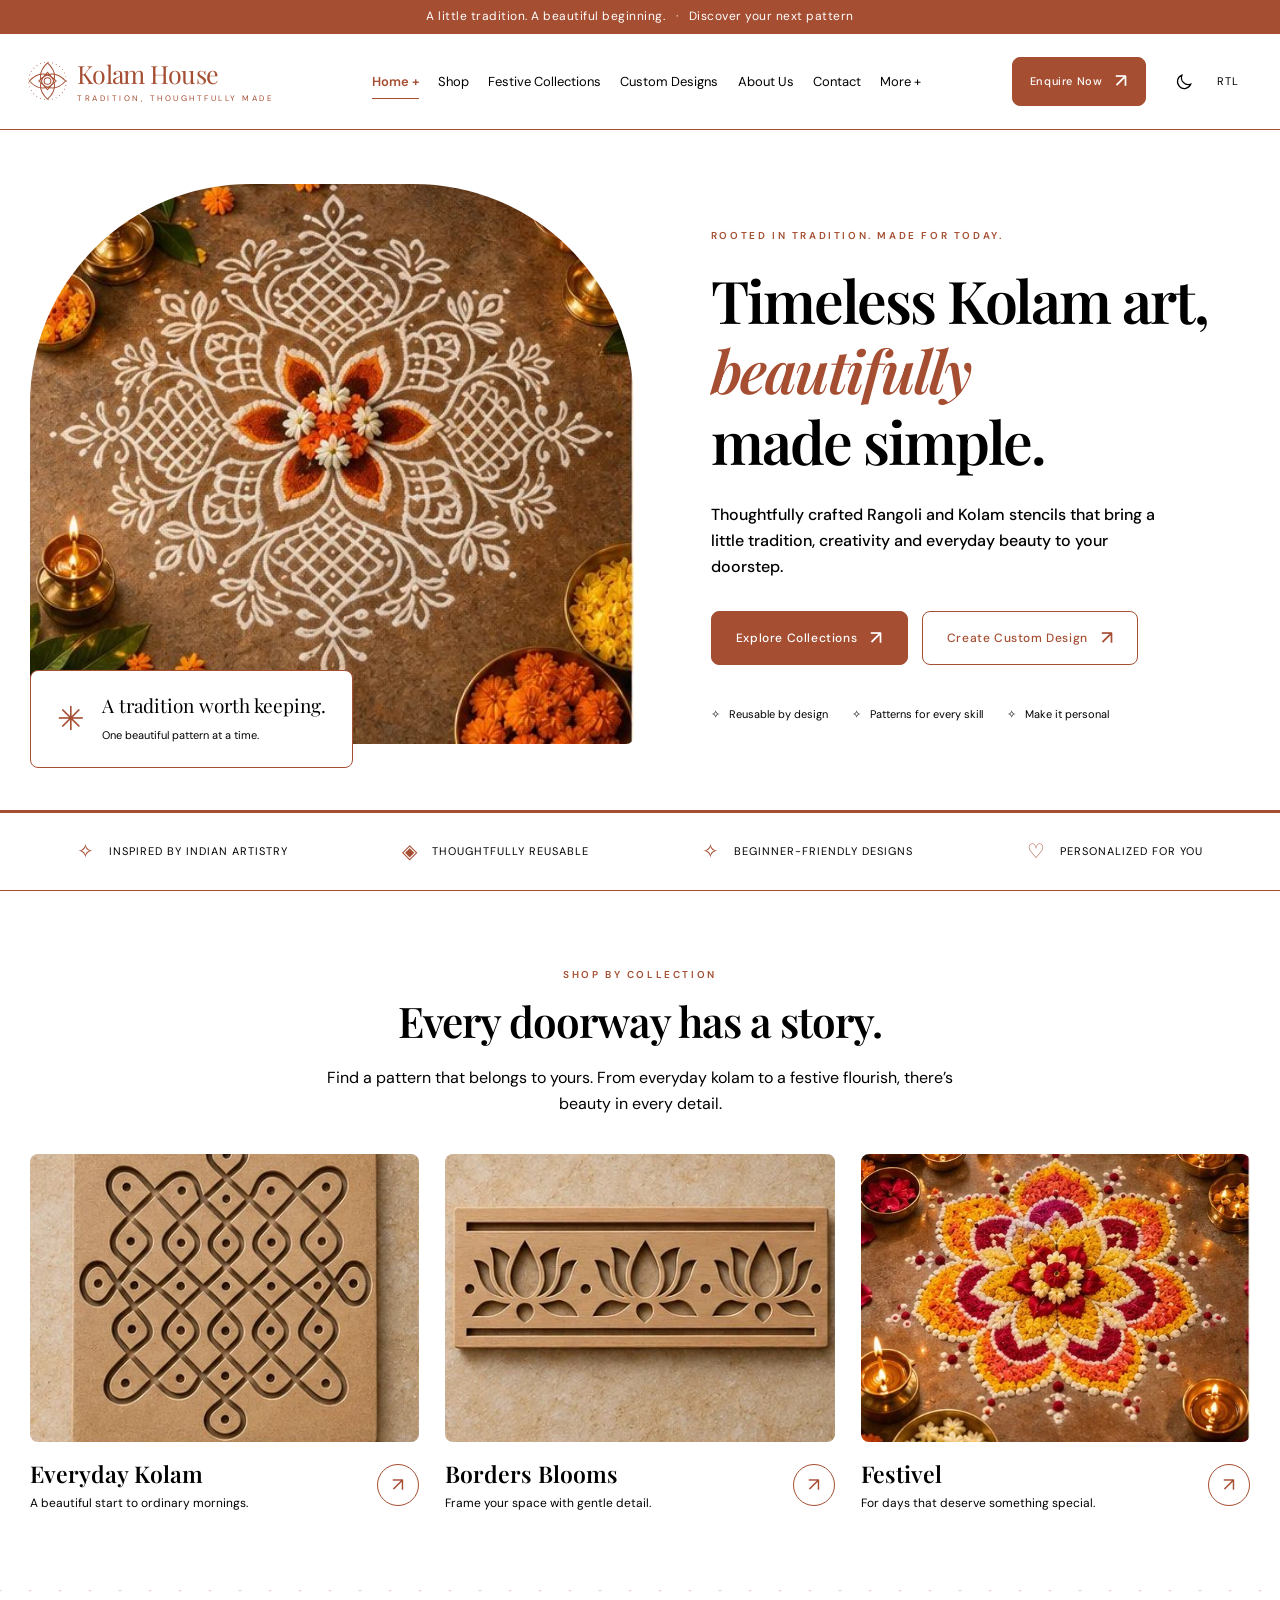
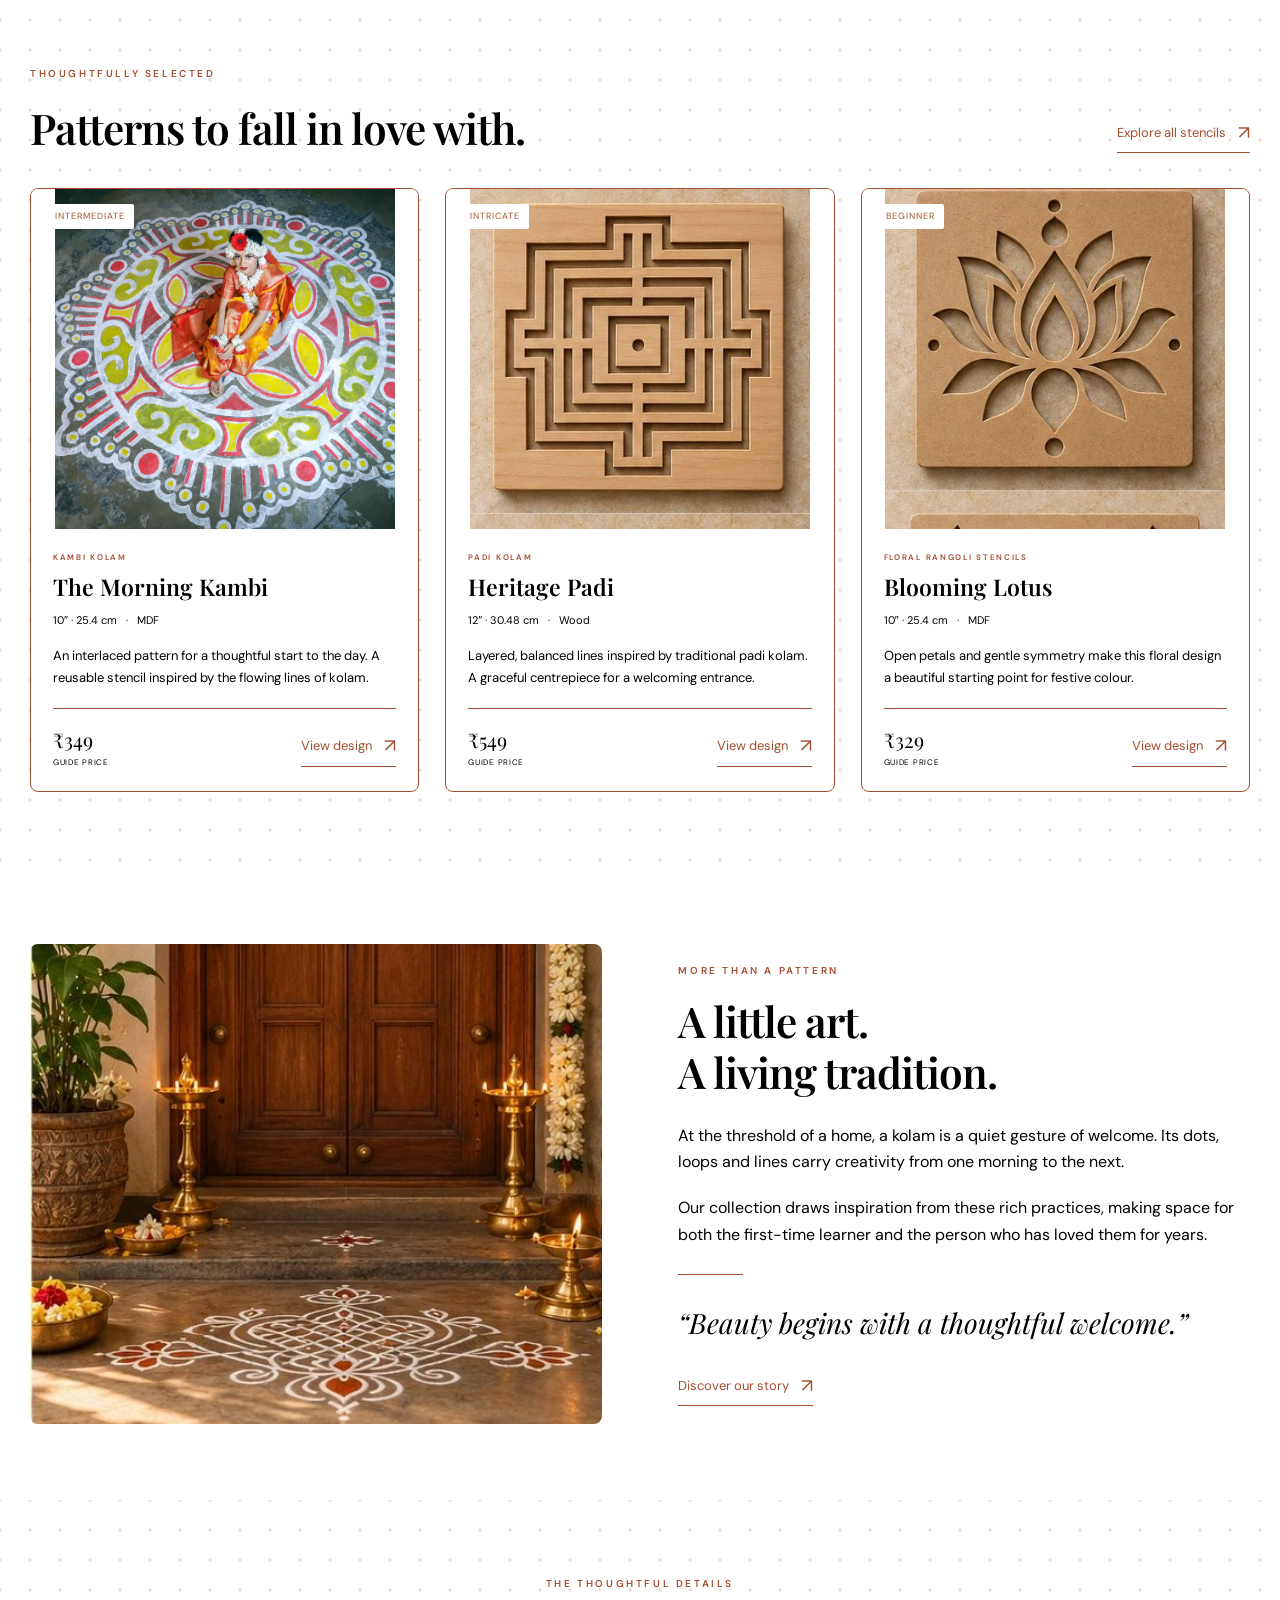
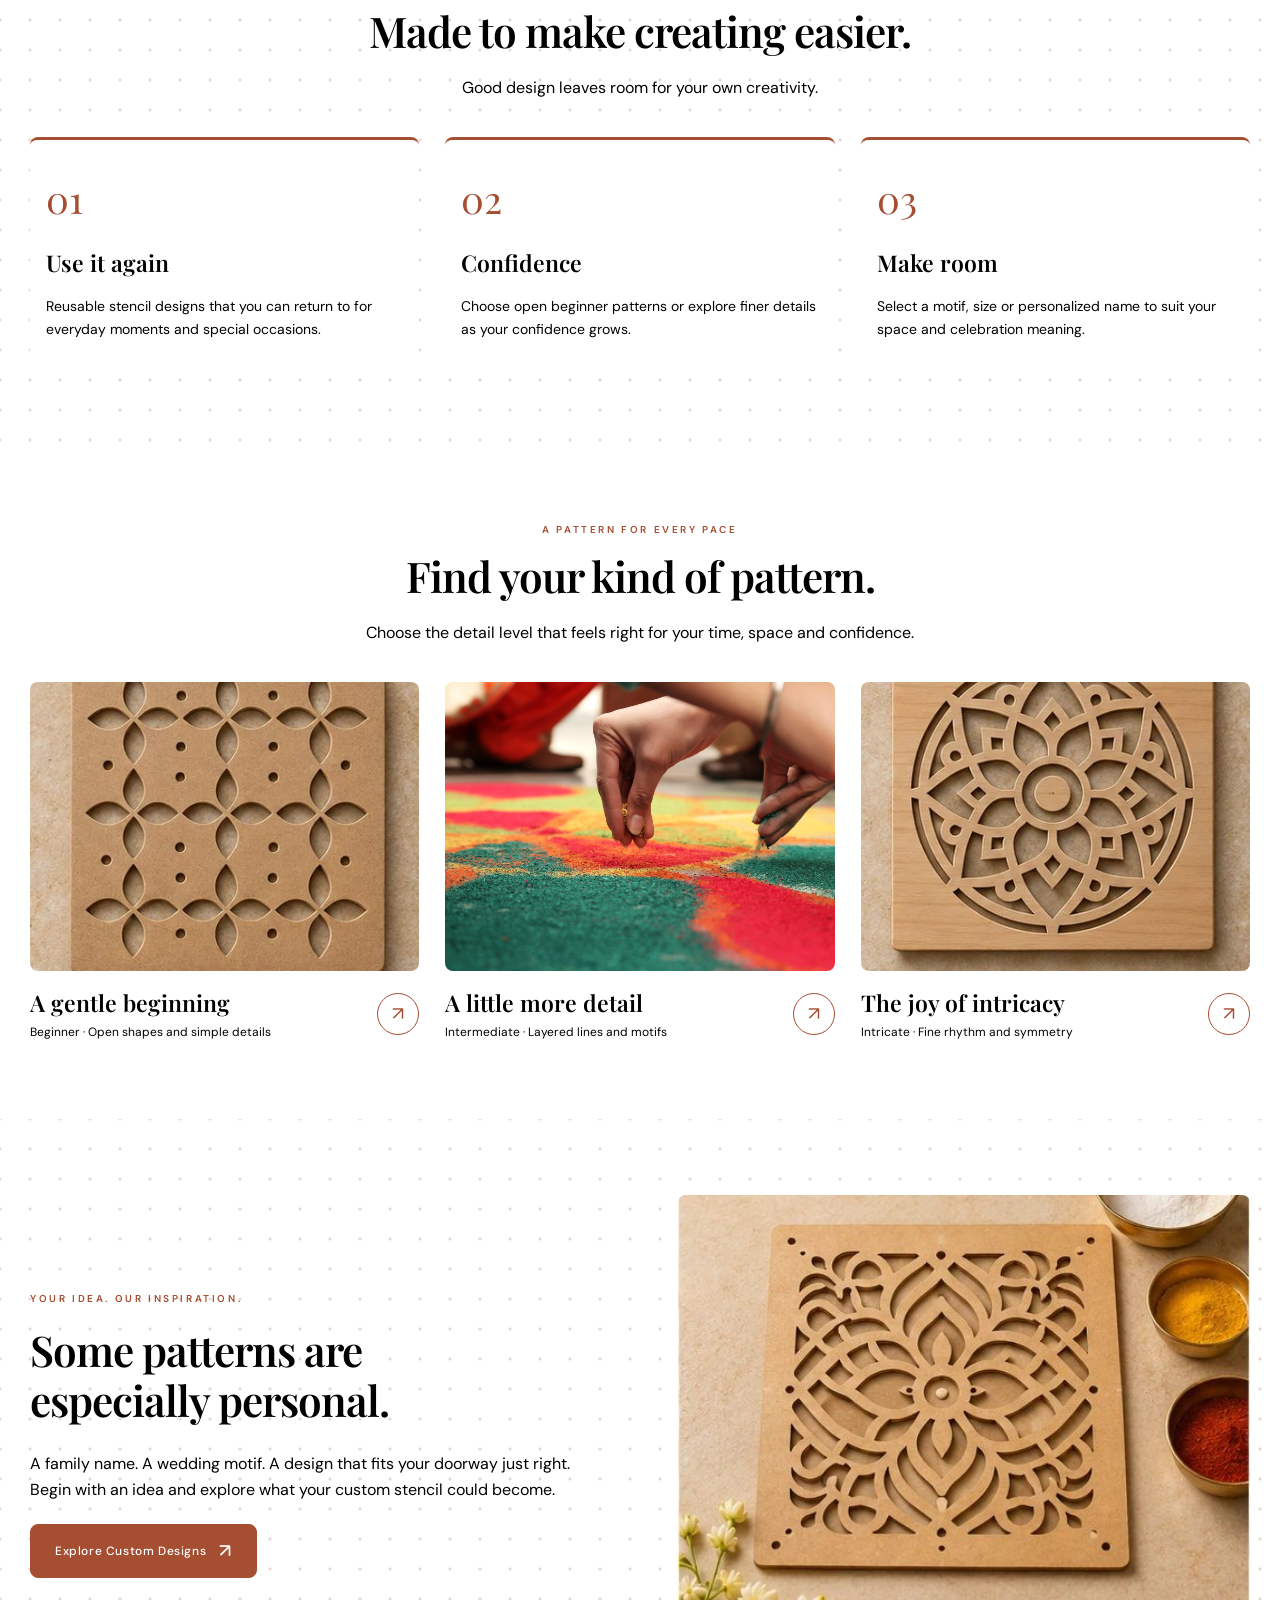
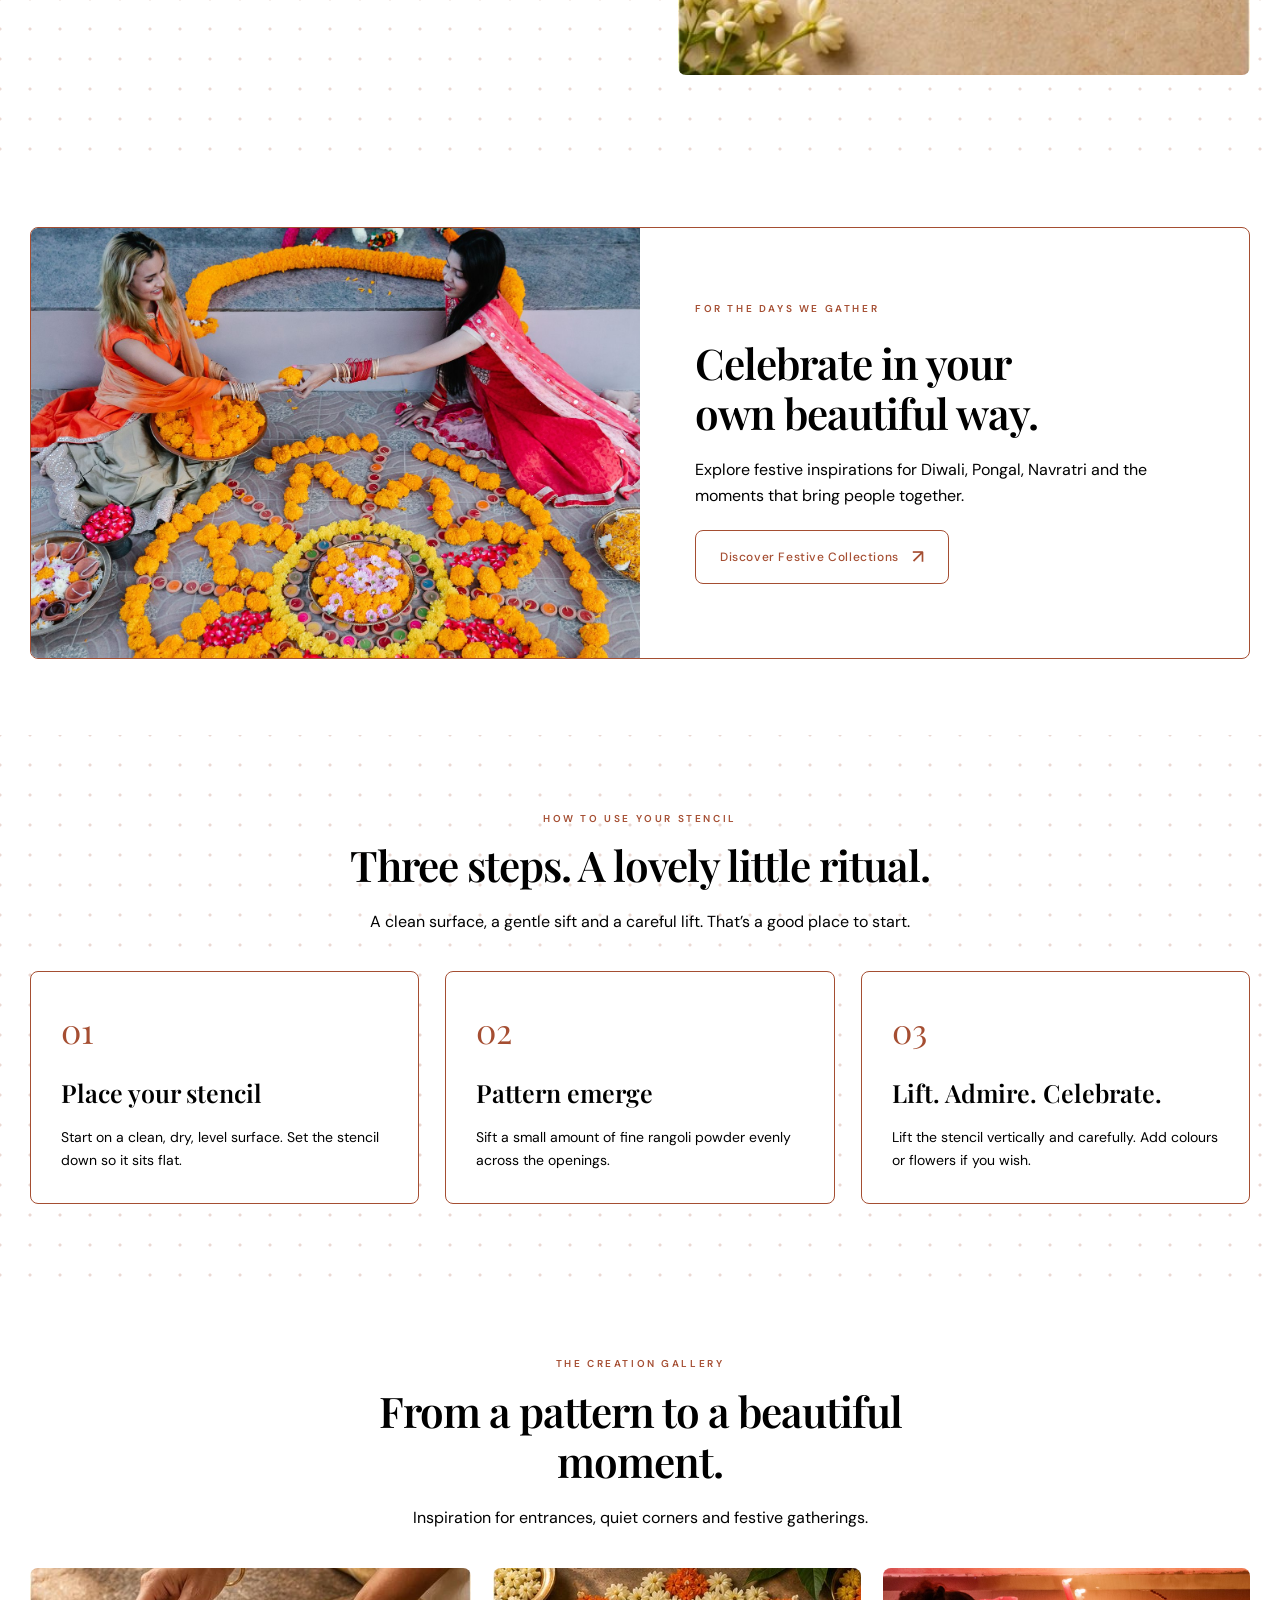
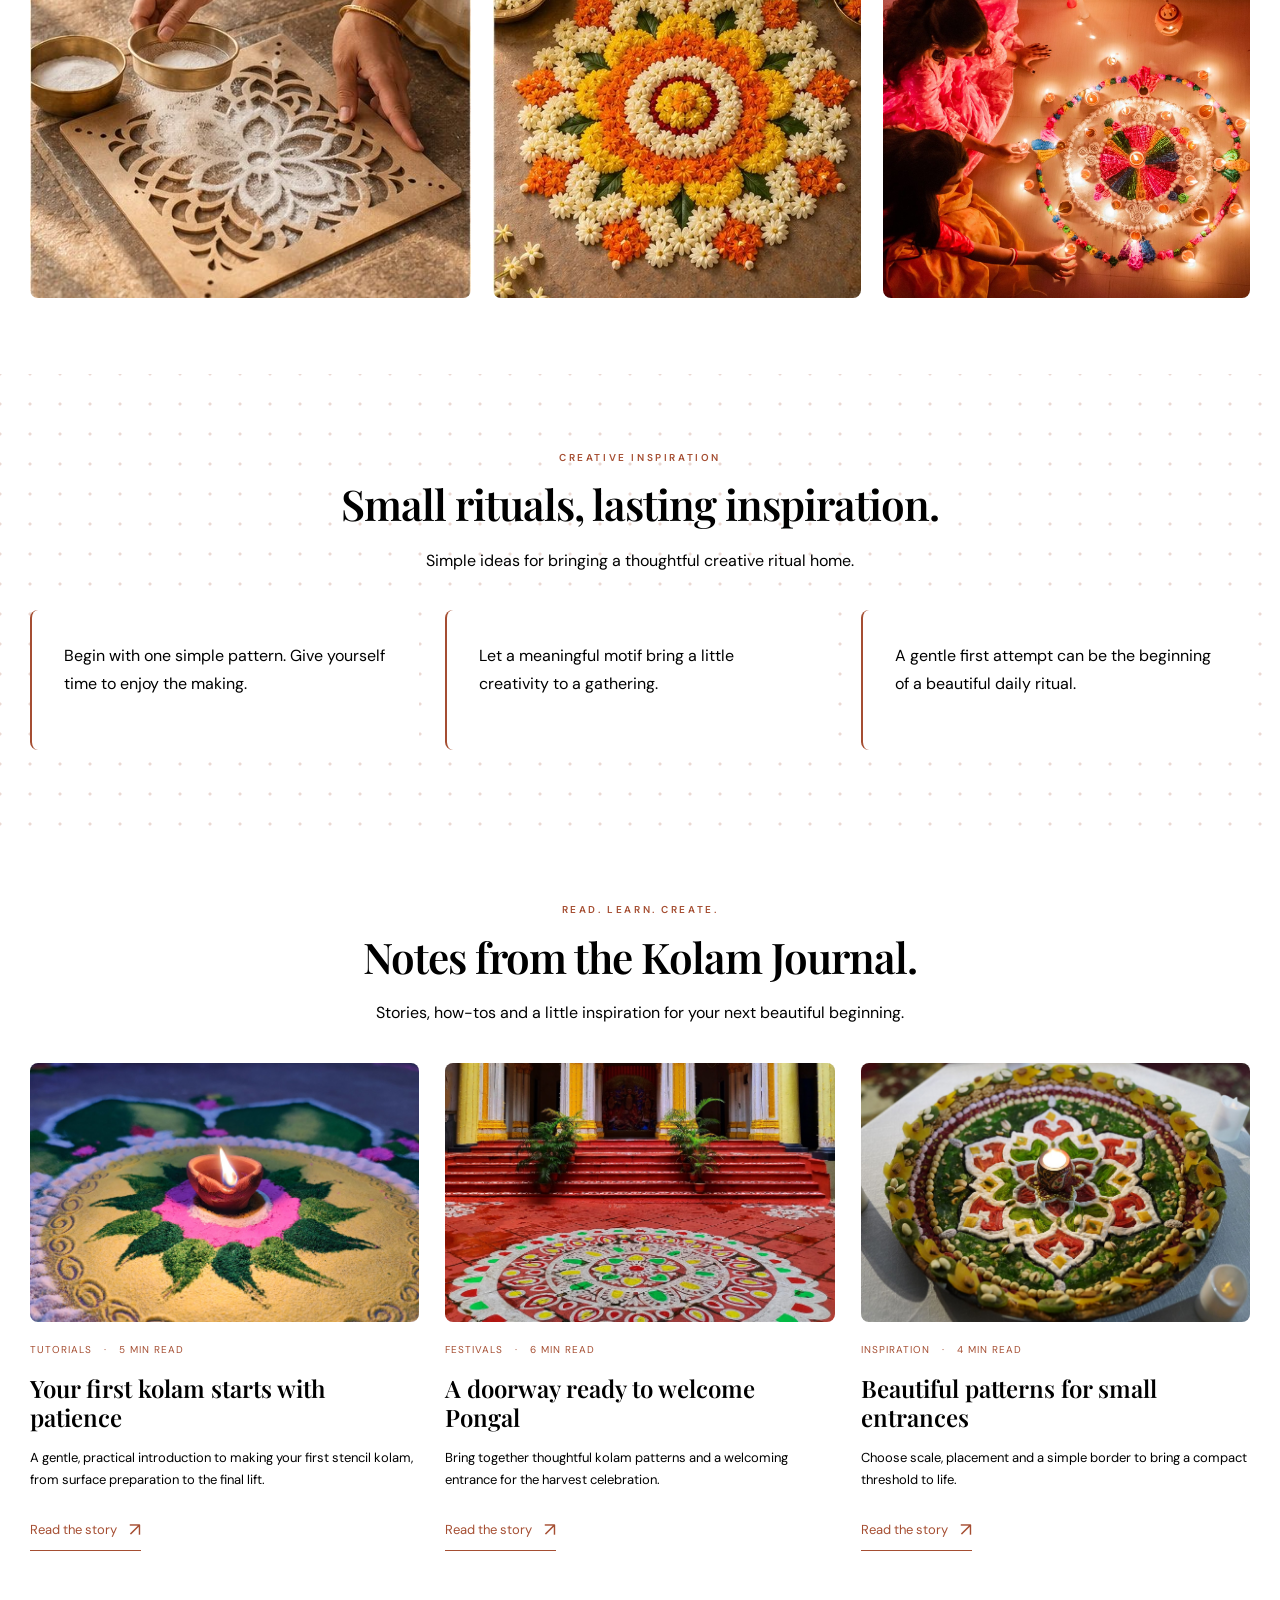
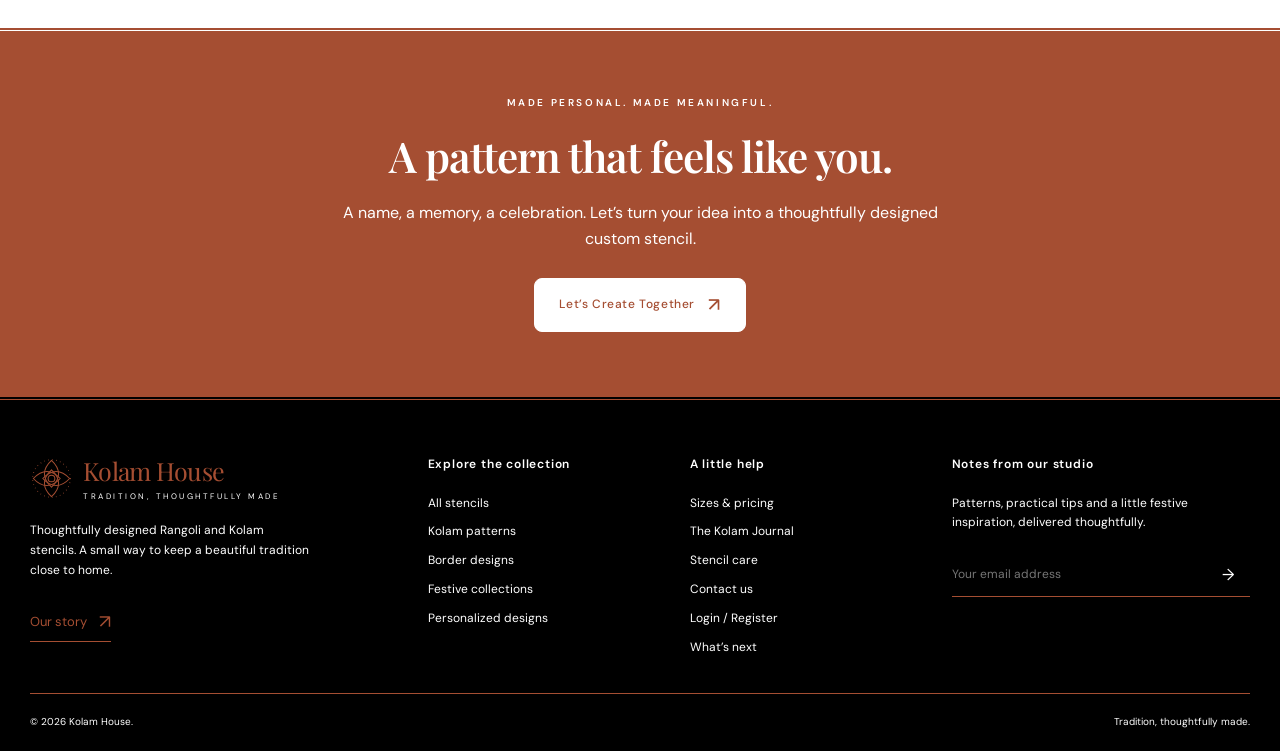
==== commit ea3b0bfc: "Changes Completed" ====
--- a/index.html
+++ b/index.html
@@ -55,12 +55,12 @@
                             href="product-details.html">Product Details</a><a href="blog-details.html">Blog
                             Details</a><a href="login.html">Login</a><a href="register.html">Register</a></div>
                 </details>
-            </nav>
-            <div class="nav-actions"><button class="icon-button" id="theme-toggle" aria-label="Switch colour theme"><svg
+            <div class="mobile-nav-tools" aria-label="Display preferences"><button class="icon-button" id="theme-toggle" aria-label="Switch colour theme"><svg
                         viewbox="0 0 24 24" fill="none" stroke="currentColor" stroke-width="1.5">
                         <path d="M20 15.2A8.6 8.6 0 0 1 8.8 4a8.7 8.7 0 1 0 11.2 11.2Z"></path>
                     </svg></button><button class="icon-button rtl-button" id="rtl-toggle"
-                    aria-label="Switch to right-to-left layout" aria-pressed="false">RTL</button><a
+                    aria-label="Switch to right-to-left layout" aria-pressed="false">RTL</button></div></nav>
+            <div class="nav-actions"><a
                     class="btn  btn-small" href="contact.html">Enquire Now<span class="arrow"
                         aria-hidden="true">↗</span></a><button class="icon-button menu-button" id="menu-toggle"
                     aria-expanded="false" aria-controls="main-nav" aria-label="Open navigation">☰</button></div>
--- a/assets/style.css
+++ b/assets/style.css
@@ -8,6 +8,9 @@
 @media(max-width:767px){.grid-3,.grid-4{grid-template-columns:repeat(2,minmax(0,1fr))}.grid-3>.benefit:last-child,.grid-3>.testimonial:last-child,.grid-3>.pricing-card:last-child,.steps>.step:last-child{grid-column:1/-1}.hero h1{font-size:43px}.hero-media>img{height:400px}.hero-note .motif{display:none}.hero-copy>p{font-size:14px}.hero-actions{gap:10px}.hero-actions .btn{padding:12px 17px}.split,.festival-banner,.wide-story{grid-template-columns:1fr}.split .image-wrap{height:390px}.gallery{grid-template-columns:1fr 1fr}.gallery img:last-child{grid-column:1/-1;height:290px}.filter-layout{grid-template-columns:1fr}.filters{position:static;display:grid;grid-template-columns:repeat(3,minmax(0,1fr));gap:14px}.filters h3{grid-column:1/-1}.filters .field{margin:0}.filters>button{align-self:end}.contact-layout,.details-layout{grid-template-columns:1fr}.article-layout{grid-template-columns:1fr}.article-sidebar{position:static;grid-row:1}.auth-layout{grid-template-columns:1fr}.auth-picture{display:none}.auth-form{padding:50px 30px;max-width:650px;width:100%;margin:auto}.editorial-top{display:block}.editorial-top p{max-width:600px}.editorial-caption{bottom:20px;inset-inline-end:20px}.pricing-card{padding:27px}.trust-strip span{width:calc(50% - 20px);justify-content:center}.form-panel{padding:25px}}
 @media(max-width:639px){.announcement{padding:7px 15px;font-size:10px}.nav-wrap{padding:14px 18px;gap:10px;min-height:78px}.brand-name{font-size:23px}.brand svg{width:36px;height:36px}.brand small{font-size:7px;letter-spacing:2px}.nav-actions{gap:0}.icon-button{width:40px}.hero{padding:35px 18px 30px;grid-template-columns:1fr;gap:30px}.hero h1{font-size:50px;letter-spacing:-1.5px}.hero-copy{max-width:100%}.hero-copy>p{font-size:16px;max-width:100%;margin-top:18px}.hero-actions{margin-top:24px}.hero-mini{margin-top:25px}.hero-media{padding-bottom:15px}.hero-media>img{height:430px;border-radius:140px 6px 6px 6px}.hero-note{inset-inline-start:12px;bottom:0;padding:15px 18px}.hero-note .motif{display:block}.hero-note strong{font-size:18px}.trust-strip{padding:18px;gap:15px;font-size:8px;letter-spacing:.7px}.trust-strip b{font-size:17px}.trust-strip span{gap:7px}.section{padding:48px 18px}.section-heading{margin-bottom:26px}.section-heading-row{display:block;margin-bottom:25px}.section-heading-row>a{margin-top:14px}.grid-3,.grid-4{grid-template-columns:1fr;gap:26px}.grid-3>.benefit:last-child,.grid-3>.testimonial:last-child,.grid-3>.pricing-card:last-child,.steps>.step:last-child{grid-column:auto}.collection-card .image-wrap{aspect-ratio:1.4}.collection-card h3{font-size:25px}.product-image{aspect-ratio:1.25}.product-body{padding:22px}.product-body h3{font-size:25px}.product-bottom{flex-wrap:nowrap}.split .image-wrap{height:360px}.split-copy{padding-top:4px}.festival-copy{padding:30px 24px}.festival-banner img{height:330px}.gallery{gap:15px}.gallery img{height:230px}.gallery img:last-child{height:290px}.footer-grid{gap:30px 20px}.footer-grid>div:first-child,.footer-grid>div:last-child{grid-column:1/-1}.site-footer{padding:42px 18px 0}.footer-bottom{flex-direction:column;gap:8px}.cta-section{padding:47px 18px}.page-hero{padding:42px 18px}.page-hero p{font-size:14px}.editorial-hero{padding:25px 18px 40px}.editorial-top h1{font-size:45px}.editorial-image img{height:460px}.editorial-caption{position:relative;inset:auto;margin:-50px 18px 0;padding:22px;border:1px solid var(--border)}.wide-story img{height:340px}.filters{grid-template-columns:1fr 1fr;gap:15px}.toolbar{flex-wrap:wrap}.toolbar .search-input{max-width:none;flex:1;min-width:190px}.toolbar .sort-select{max-width:none;flex:1}.filter-layout .grid-3{grid-template-columns:1fr}.detail-copy h1{font-size:36px}.form-grid{grid-template-columns:1fr}.form-panel{padding:23px}.form-grid .full{grid-column:auto}.auth-form{padding:45px 18px}.error-number{font-size:115px}.center-page{padding:50px 18px}.center-page h1{font-size:38px}.coming-image{width:230px;height:230px}.article-nav{flex-direction:column}.pricing-table{min-width:560px}.hero-mini{font-size:10px}.main-nav{padding-inline:18px}[dir=rtl] .hero-media>img{border-radius:6px 140px 6px 6px}}
 @media(prefers-reduced-motion:reduce){html{scroll-behavior:auto}*,*::before,*::after{transition:none!important;animation:none!important}.js-motion .reveal:not(.revealed){opacity:1;transform:none}}
+
+/* Keep native form controls on the same brand accent as the rest of the site. */
+input[type="checkbox"],input[type="radio"]{accent-color:var(--primary)}
 
 /* Requested strict three-colour UI. Photos keep their original colours. */
 :root{--primary:#a54e32;--primary-light:#a54e32;--bg:#ffffff;--surface:#ffffff;--sand:#ffffff;--text:#000000;--muted:#000000;--border:#a54e32;--footer:#000000}
@@ -210,3 +213,403 @@
 .site-header .nav-actions{flex:0 0 auto;gap:0}
 .site-header .nav-actions .icon-button{width:36px;height:40px;flex:0 0 36px}
 }
+
+/* ==========================================================================
+   LAYOUT v2 — "Atelier Rail"
+   New page frame only: HTML, text alignment, image heights and card heights
+   are untouched. Original stylesheet kept as style.original.css.
+   Desktop (>=1200px): fixed left navigation rail. Below that: original header.
+   ========================================================================== */
+
+/* Pulli (kolam dot) texture and arched thresholds — decorative, no height change */
+.section-alt,.page-hero:not(.background-hero){background-image:radial-gradient(color-mix(in srgb,var(--primary) 22%,transparent) 1.3px,transparent 1.8px);background-size:30px 30px;background-position:15px 15px}
+.collection-card .image-wrap{border-radius:170px 170px var(--radius) var(--radius)}
+.split .image-wrap{border-radius:var(--radius) var(--radius) var(--radius) 120px}
+.festival-banner{border:1px solid var(--primary);border-radius:0 80px 0 80px}
+.festival-banner img{border-radius:0}
+.site-footer{border-top:4px double var(--primary)}
+.cta-section{border-top:4px double #ffffff}
+.trust-strip{border-top-width:3px;border-bottom-width:1px}
+
+/* Section index markers removed across all pages. */
+
+@media(min-width:1200px){
+  html{scroll-padding-top:30px}
+  body{display:grid;grid-template-columns:252px minmax(0,1fr);align-items:start}
+  body>*:not(.site-header){grid-column:2;min-width:0}
+
+  /* Rail */
+  .site-header{grid-column:1;grid-row:1/span 40;position:sticky;top:0;align-self:start;width:252px;height:100vh;height:100dvh;overflow-y:auto;overflow-x:hidden;border-bottom:0;border-inline-end:3px double var(--primary);z-index:40}
+  .nav-wrap{flex-direction:column;align-items:stretch;justify-content:flex-start;gap:30px;padding:34px 26px 0;min-height:100%}
+  .brand{flex-direction:column;align-items:flex-start;gap:14px}
+  .brand svg{width:56px;height:56px}
+  .brand-name{font-size:28px}
+  .brand small{font-size:8px}
+
+  .main-nav{flex:0 0 auto;flex-direction:column;align-items:stretch;justify-content:flex-start;gap:0;font-size:15px;counter-reset:nv}
+  .main-nav>a,.nav-drop>summary{display:flex;align-items:baseline;gap:14px;padding:13px 0;border-bottom:1px solid color-mix(in srgb,var(--primary) 40%,transparent)}
+  .main-nav>a::before,.nav-drop>summary::before{counter-increment:nv;content:counter(nv,decimal-leading-zero);font-size:10px;font-weight:600;letter-spacing:1.5px;color:var(--primary);min-width:18px}
+  .main-nav>a::after,.nav-drop>summary::after{bottom:-1px;height:2px}
+  .main-nav>a.active,.nav-drop>summary.active{font-weight:600}
+  .nav-drop{position:static}
+  .dropdown{position:static;width:100%;top:auto;border:0;border-inline-start:2px solid var(--primary);border-radius:0;padding:4px 0 6px 10px;margin:8px 0 8px 8px;box-shadow:none}
+  [dir=rtl] .dropdown{padding:4px 10px 6px 0;margin:8px 8px 8px 0}
+  .main-nav .dropdown a{min-height:38px;font-size:13px}
+
+  .nav-actions{flex-wrap:wrap;gap:10px;margin-top:auto;align-items:stretch}
+  .nav-actions>.icon-button{flex:1 1 0;width:auto;min-width:0;height:46px;border:1px solid var(--primary);border-radius:3px;color:var(--primary);background:transparent;transition:background .25s,color .25s}
+  .nav-actions>.icon-button svg{width:20px;height:20px}
+  .nav-actions>.rtl-button{font-size:12px;font-weight:600;letter-spacing:1.5px}
+  .nav-actions>.icon-button:hover,.nav-actions>.icon-button:focus-visible,.nav-actions>.icon-button[aria-pressed=true]{background:var(--primary);color:#ffffff}
+  [data-theme=dark] .nav-actions>.icon-button{color:#ffffff}
+  .nav-actions>.btn{flex:1 1 100%;order:3;margin-top:8px}
+  .nav-wrap::after{content:'';flex:0 0 64px;margin:10px -26px 0;background-image:radial-gradient(var(--primary) 1.6px,transparent 2.1px);background-size:22px 22px;background-position:11px 11px;opacity:.65}
+
+  /* Hero: media leads, copy follows; image becomes a doorway arch (height unchanged) */
+  .hero{grid-template-columns:1.12fr 1fr}
+  .hero-media{order:-1}
+  .hero-media>img,[dir=rtl] .hero-media>img{border-radius:220px 220px 8px 8px}
+  .hero-note{inset-inline-start:0;inset-inline-end:auto}
+
+  /* Rail replaces the sticky top bar, so sticky offsets move up */
+  .filters{top:30px}
+  .article-sidebar{top:30px}
+  .to-top{inset-inline-end:26px}
+}
+
+/* Focused fixes: persistent desktop navigation and aligned pricing cards. */
+@media (min-width:1200px){
+  .site-header{position:fixed;inset-block-start:0;inset-inline-start:0;}
+}
+.page-pricing .pricing-card{display:grid;grid-template-rows:auto 2.4em auto minmax(5em,auto) 1fr auto;gap:16px;padding:30px 24px;}
+.page-pricing .pricing-card.featured{border-width:1px;}
+.page-pricing .pricing-card>.eyebrow{margin:0;}
+.page-pricing .pricing-card>h3{margin:0;align-self:start;}
+.page-pricing .pricing-card>.price{margin:0;}
+.page-pricing .pricing-card>p{margin:0;}
+.page-pricing .pricing-card>ul{margin:0;padding-inline-start:20px;}
+.page-pricing .pricing-card>.btn{margin-top:8px;align-self:end;min-height:52px;}
+@media (max-width:767px){
+  .page-pricing .pricing-card{grid-template-rows:auto auto auto auto 1fr auto;}
+}
+
+/* Keep the desktop sidebar stationary without an internal scroll area. */
+@media (min-width:1200px){
+  .site-header{overflow:visible;}
+  .site-header .nav-wrap{height:100%;min-height:0;padding:clamp(12px,2.5vh,24px) 26px;gap:clamp(10px,2vh,20px);}
+  .site-header .nav-wrap::after{display:none;}
+  .site-header .brand{gap:8px;}
+  .site-header .brand svg{width:clamp(32px,6vh,50px);height:clamp(32px,6vh,50px);}
+  .site-header .main-nav>a,.site-header .nav-drop>summary{padding:clamp(5px,1.2vh,11px) 0;}
+  .site-header .nav-actions{gap:8px;}
+  .site-header .nav-actions>.icon-button{height:38px;}
+  .site-header .nav-actions>.btn{margin-top:0;padding-block:10px;}
+  .site-header .nav-drop{position:relative;}
+  .site-header .dropdown{position:absolute;inset-inline-start:100%;inset-block-start:0;width:220px;margin:0;padding:10px;background:var(--bg);border:1px solid var(--primary);}
+  .site-header .nav-drop:last-child .dropdown{inset-block-start:auto;inset-block-end:0;}
+}
+
+
+/* Desktop header: restore the full-width top navigation instead of the side rail. */
+@media (min-width:1200px){
+  body{display:block}
+  body>*:not(.site-header){grid-column:auto;min-width:0}
+  .site-header{
+    position:sticky;top:0;width:100%;height:auto;max-height:none;
+    overflow:visible;border-bottom:1px solid var(--border);
+    border-inline-end:0;z-index:40
+  }
+  .nav-wrap{
+    flex-direction:row;align-items:center;justify-content:space-between;
+    gap:26px;padding:19px 30px;min-height:88px
+  }
+  .brand{flex-direction:row;align-items:center;gap:10px}
+  .brand svg{width:43px;height:43px;flex:0 0 43px}
+  .brand-name{font-size:25px}
+  .brand small{font-size:8px}
+  .main-nav{
+    flex:1 1 auto;flex-direction:row;align-items:center;justify-content:center;
+    gap:clamp(12px,1.5vw,23px);font-size:13px;counter-reset:none
+  }
+  .main-nav>a,.nav-drop>summary{
+    display:block;align-items:initial;gap:0;padding:12px 0;
+    border-bottom:0
+  }
+  .main-nav>a::before,.nav-drop>summary::before{content:none}
+  .main-nav>a::after,.nav-drop>summary::after{bottom:4px;height:1px}
+  .nav-drop{position:relative}
+  .dropdown{
+    position:absolute;top:100%;width:220px;border:1px solid var(--border);
+    border-radius:var(--radius);padding:10px;margin:0;box-shadow:0 8px 24px #00000012;
+    background:var(--surface)
+  }
+  [dir=rtl] .dropdown{padding:10px;margin:0}
+  .main-nav .dropdown a{min-height:40px;font-size:13px}
+  .nav-actions{flex-wrap:nowrap;gap:8px;margin-top:0;align-items:center}
+  .nav-actions>.icon-button{
+    flex:0 0 44px;width:44px;min-width:44px;height:44px;
+    border:0;border-radius:0;color:var(--text);background:transparent
+  }
+  .nav-actions>.icon-button:hover,.nav-actions>.icon-button:focus-visible,
+  .nav-actions>.icon-button[aria-pressed=true]{background:transparent;color:var(--primary)}
+  .nav-actions>.rtl-button{font-size:11px;font-weight:400;letter-spacing:1px}
+  .nav-actions>.btn{flex:0 0 auto;order:initial;margin-top:0}
+  .nav-wrap::after{display:none}
+}
+
+
+/* Dropdown repair: keep the open menu above neighbouring navigation links. */
+@media (min-width:1200px){
+  .site-header .main-nav .nav-drop{z-index:1;}
+  .site-header .main-nav .nav-drop[open]{z-index:20;}
+  .site-header .main-nav .nav-drop[open] .dropdown{
+    z-index:21;
+    top:calc(100% + 8px);
+    inset-inline-start:0;
+    background:var(--surface);
+    opacity:1;
+  }
+  .site-header .main-nav .nav-drop>summary{white-space:nowrap;}
+  .site-header .main-nav .dropdown a{
+    display:flex;
+    align-items:center;
+    width:100%;
+    white-space:nowrap;
+    line-height:1.35;
+  }
+}
+
+/* Consistent corner radius for content containers across every page. */
+.benefit,
+.step,
+.testimonial,
+.pricing-card,
+.product-card,
+.product-body,
+.article-card,
+.article-sidebar,
+.contact-item,
+.auth-quote,
+.form-panel,
+.map-placeholder,
+.empty-state,
+.festival-banner,
+.contact-map-frame,
+.hero-note,
+.editorial-caption,
+.editorial-image img,
+.collection-card .image-wrap,
+.collection-card .card-bottom,
+.split .image-wrap,
+.toast{
+  border-radius:var(--radius)!important;
+}
+
+/* More navigation dropdown: keep the complete list inside one visible panel. */
+.site-header{isolation:isolate}
+.site-header .main-nav{position:relative}
+.site-header .main-nav .nav-drop{position:relative;z-index:1}
+.site-header .main-nav .nav-drop[open]{z-index:100}
+.site-header .main-nav .nav-drop[open]>.dropdown{
+  display:block!important;
+  box-sizing:border-box;
+  height:auto!important;
+  min-height:0!important;
+  max-height:min(70vh,440px);
+  overflow-x:hidden;
+  overflow-y:auto;
+  background:var(--surface)!important;
+  border:1px solid var(--primary)!important;
+  border-radius:var(--radius)!important;
+  padding:10px!important;
+  margin:8px 0 0!important;
+  box-shadow:0 12px 28px rgba(0,0,0,.16);
+}
+.site-header .main-nav .dropdown>a{
+  position:relative!important;
+  display:flex!important;
+  align-items:center;
+  width:100%;
+  min-height:40px;
+  padding:9px 12px!important;
+  line-height:1.4;
+  white-space:normal;
+  overflow-wrap:anywhere;
+}
+@media(min-width:1024px){
+  .site-header,.site-header .main-nav{overflow:visible}
+  .site-header .main-nav .nav-drop[open]>.dropdown{
+    position:absolute!important;
+    inset-block-start:calc(100% + 8px)!important;
+    inset-inline-start:0!important;
+    inset-block-end:auto!important;
+    width:240px!important;
+    max-height:min(70vh,440px);
+    margin:0!important;
+  }
+}
+@media(max-width:1023px){
+  .site-header .main-nav.open{z-index:100}
+  .site-header .main-nav .nav-drop[open]>.dropdown{
+    position:static!important;
+    width:100%!important;
+    max-height:none;
+    margin:8px 0!important;
+    box-shadow:none;
+  }
+}
+
+/* Accessibility and radius consistency follow-up.
+   Keep the terracotta brand accent, but use high-contrast text on dark surfaces. */
+.site-footer a:hover,
+.newsletter button,
+.footer-status{
+  color:#ffffff!important;
+}
+[data-theme=dark] a:hover,
+[data-theme=dark] .brand small,
+[data-theme=dark] .product-tag,
+[data-theme=dark] .article-meta,
+[data-theme=dark] .breadcrumb a,
+[data-theme=dark] .main-nav>a::before,
+[data-theme=dark] .nav-drop>summary::before,
+[data-theme=dark] .pill.active,
+[data-theme=dark] .pill:hover,
+[data-theme=dark] .pagination button.active{
+  color:#ffffff!important;
+}
+
+/* Rectangular controls and content panels share the same 8px radius.
+   Circular controls, capsule tags, and the arched hero image stay intentional. */
+.btn,
+.field input,
+.field select,
+.field textarea,
+.search-input,
+.sort-select,
+.thumbnail,
+.main-nav .dropdown a{
+  border-radius:var(--radius)!important;
+}
+
+
+/* Responsive header and menu utilities: CTA remains available at requested widths. */
+.site-header{overflow:visible}
+.mobile-nav-tools{display:flex;align-items:center;gap:10px;padding-top:14px;margin-top:8px;border-top:1px solid var(--border)}
+.mobile-nav-tools .icon-button{width:44px;min-width:44px;height:44px;flex:0 0 44px;border:1px solid var(--primary);border-radius:var(--radius);color:var(--text);background:transparent}
+.mobile-nav-tools .icon-button:hover,.mobile-nav-tools .icon-button:focus-visible,.mobile-nav-tools .icon-button[aria-pressed=true]{color:#ffffff;background:var(--primary)}
+
+/* Use the collapsible menu consistently through the tablet breakpoint (up to 1199px). */
+@media(max-width:1199px){
+  .site-header .nav-wrap{position:relative;flex-direction:row;align-items:center;justify-content:space-between;gap:12px;min-height:78px}
+  .site-header .menu-button{display:grid}
+  .site-header .main-nav{display:none;position:absolute;top:100%;inset-inline:0;z-index:100;flex:none;flex-direction:column;align-items:stretch;justify-content:flex-start;gap:5px;max-height:70vh;overflow:auto;padding:20px 30px;background:var(--bg);border-bottom:1px solid var(--border);font-size:14px}
+  .site-header .main-nav.open{display:flex}
+  .site-header .main-nav>a,.site-header .main-nav .nav-drop>summary{display:block;padding:12px 0;white-space:normal}
+  .site-header .main-nav .nav-drop{position:relative;z-index:1}
+  .site-header .main-nav .nav-drop[open]{z-index:100}
+  .site-header .main-nav .nav-drop[open]>.dropdown{position:static!important;inset:auto!important;width:100%!important;max-height:none;margin:8px 0!important;box-shadow:none}
+  .site-header .mobile-nav-tools{display:flex;justify-content:flex-end;direction:ltr;width:100%;margin-inline-start:auto}
+  .site-header .nav-actions{flex:0 0 auto;display:flex;align-items:center;gap:8px;margin:0}
+  .site-header .nav-actions>.menu-button{display:grid}
+}
+
+/* Tablet: keep Enquire Now directly in the header beside the menu button. */
+@media(min-width:601px) and (max-width:1199px){
+  .site-header .nav-actions>.btn{display:inline-flex;flex:0 0 auto;order:initial;margin:0;min-height:42px;padding:10px 14px}
+}
+
+/* Narrow phones: keep a compact Enquire Now CTA beside the menu button. */
+@media(max-width:600px){
+  .site-header .nav-wrap{padding-inline:14px;gap:8px}
+  .site-header .nav-actions{gap:4px}
+  .site-header .nav-actions>.btn{display:inline-flex;flex:0 0 auto;min-height:38px;padding:7px 8px;font-size:10px;gap:4px;letter-spacing:.2px}
+  .site-header .main-nav{padding-inline:18px}
+  .site-header .mobile-nav-tools{gap:10px}
+}
+
+/* Desktop header: keep display preferences inline with the navigation. */
+@media(min-width:1200px){
+  .site-header .mobile-nav-tools{display:flex;align-items:center;gap:0;margin:0;padding:0;border:0}
+  .site-header .mobile-nav-tools .icon-button{flex:0 0 44px;width:44px;min-width:44px;height:44px;border:0;border-radius:0;color:var(--text);background:transparent}
+  [data-theme=dark] .site-header .mobile-nav-tools .icon-button{color:#ffffff}
+  .site-header .mobile-nav-tools .icon-button:hover,.site-header .mobile-nav-tools .icon-button:focus-visible,.site-header .mobile-nav-tools .icon-button[aria-pressed=true]{background:transparent;color:var(--primary)}
+}
+
+
+/* Balanced mobile header spacing: preserve the CTA and give the menu room. */
+@media(max-width:600px){
+  .site-header .nav-wrap{
+    padding-inline:clamp(16px,5vw,22px);
+    gap:10px;
+    justify-content:space-between;
+  }
+  .site-header .brand{
+    flex:0 1 auto;
+    min-width:0;
+    gap:clamp(6px,1.8vw,8px);
+  }
+  .site-header .brand svg{
+    width:clamp(30px,7.5vw,36px);
+    height:clamp(30px,7.5vw,36px);
+    flex:0 0 auto;
+  }
+  .site-header .brand-name{
+    min-width:0;
+    font-size:clamp(18px,5.25vw,23px);
+    white-space:nowrap;
+  }
+  .site-header .brand small{
+    font-size:clamp(5.5px,1.55vw,7px);
+    letter-spacing:clamp(.7px,.25vw,1.1px);
+    white-space:nowrap;
+  }
+  .site-header .nav-actions{
+    flex:0 0 auto;
+    gap:clamp(10px,2.8vw,12px);
+  }
+  .site-header .nav-actions>.btn{
+    display:inline-flex;
+    flex:0 0 auto;
+    min-height:44px;
+    padding:10px clamp(11px,3.2vw,14px);
+    font-size:clamp(10px,2.7vw,12px);
+    gap:6px;
+    white-space:nowrap;
+  }
+  .site-header .nav-actions .menu-button{
+    width:40px;
+    min-width:40px;
+    height:44px;
+    flex:0 0 40px;
+  }
+}
+
+/* Extra-compact phones retain clear breathing room without hiding Enquire Now. */
+@media(max-width:380px){
+  .site-header .nav-wrap{padding-inline:12px;gap:8px}
+  .site-header .brand{gap:6px}
+  .site-header .brand svg{width:30px;height:30px;flex-basis:30px}
+  .site-header .brand-name{font-size:18px}
+  .site-header .brand small{font-size:6px;letter-spacing:.7px}
+  .site-header .nav-actions{gap:8px}
+  .site-header .nav-actions>.btn{min-height:40px;padding:8px 10px;font-size:10px;gap:4px}
+  .site-header .nav-actions .menu-button{width:38px;min-width:38px;height:40px;flex-basis:38px}
+}
+
+/* Desktop only: pin Theme and RTL controls to the far-right header corner. */
+@media(min-width:1200px){
+  .site-header .nav-wrap{position:relative;padding-right:30px}
+  .site-header .main-nav{position:static}
+  .site-header .nav-actions{margin-right:104px}
+  .site-header .mobile-nav-tools{
+    position:absolute;
+    top:50%;
+    right:30px;
+    transform:translateY(-50%);
+    z-index:2;
+    margin:0;
+    padding:0;
+    border:0;
+  }
+}
